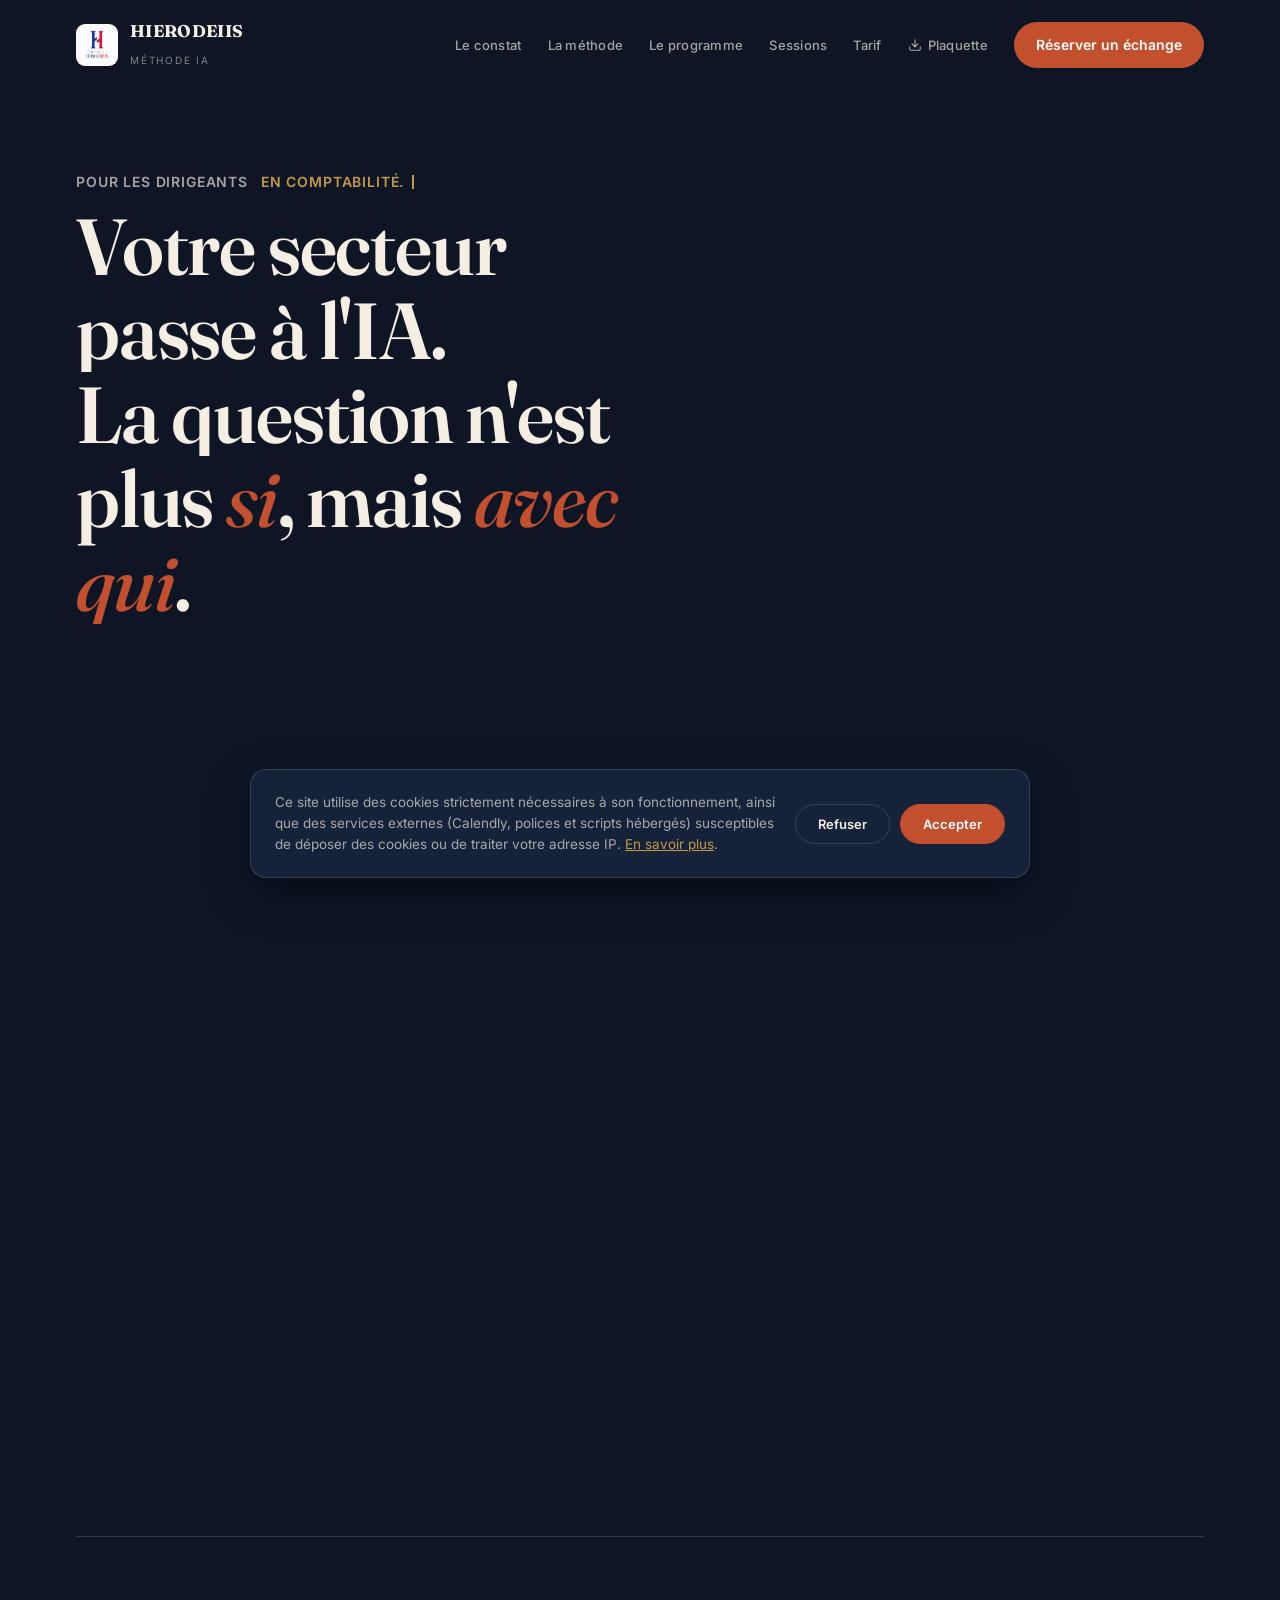
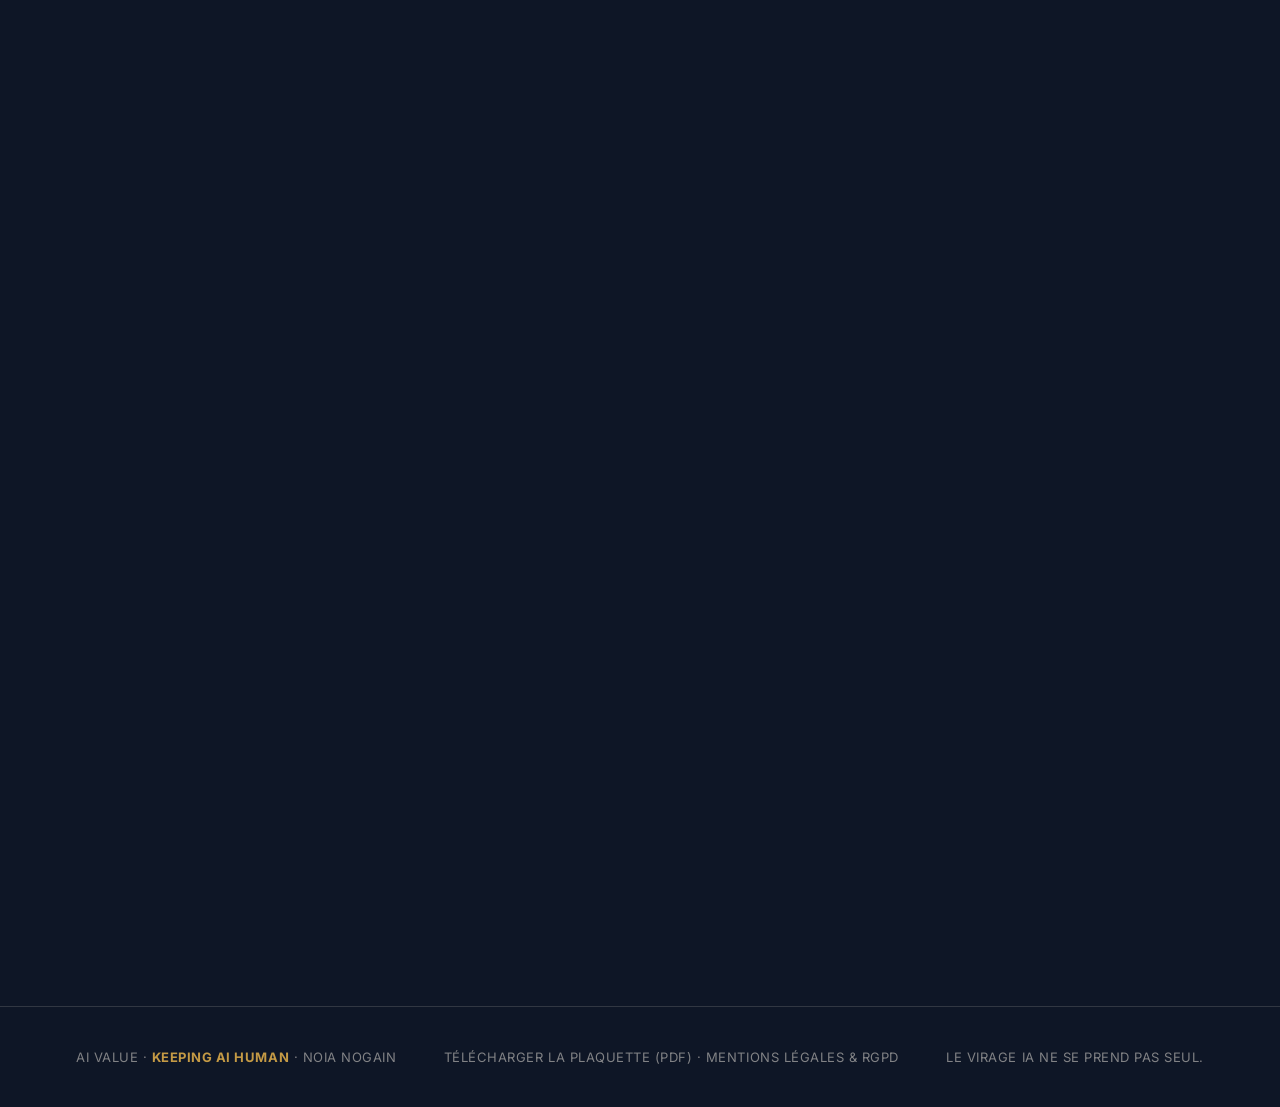
==== index.html @ 22d61645 "Migration methodehierodeiis.com vers GitHub Pages — site HIERODEIIS optimisé SEO/GEO - Retrait du no" ====
<!DOCTYPE html>
<html lang="fr">
<head>
<meta charset="UTF-8">
<meta name="viewport" content="width=device-width, initial-scale=1.0">
<script>document.documentElement.classList.add('js');</script>
<title>HIERODEIIS — La masterclass IA des dirigeants</title>
<meta name="description" content="HIERODEIIS : 3 jours, 15 dirigeants d'un même secteur, une feuille de route IA concrète. La masterclass de transition IA de Jérôme Denis.">
<meta name="robots" content="index, follow, max-image-preview:large, max-snippet:-1">
<meta name="author" content="Jérôme Denis">
<link rel="canonical" href="https://methodehierodeiis.com/">
<meta name="theme-color" content="#0E1626">
<meta property="og:type" content="website">
<meta property="og:url" content="https://methodehierodeiis.com/">
<meta property="og:site_name" content="HIERODEIIS">
<meta property="og:locale" content="fr_FR">
<meta property="og:title" content="HIERODEIIS — La masterclass IA des dirigeants">
<meta property="og:description" content="3 jours, 15 dirigeants d'un même secteur, une feuille de route IA. La question n'est plus si, mais avec qui.">
<meta property="og:image" content="https://methodehierodeiis.com/og-image.jpg">
<meta property="og:image:width" content="1200">
<meta property="og:image:height" content="630">
<meta property="og:image:alt" content="HIERODEIIS — La masterclass IA des dirigeants, par Jérôme Denis">
<meta name="twitter:card" content="summary_large_image">
<meta name="twitter:title" content="HIERODEIIS — La masterclass IA des dirigeants">
<meta name="twitter:description" content="3 jours, 15 dirigeants d'un même secteur, une feuille de route IA exploitable.">
<meta name="twitter:image" content="https://methodehierodeiis.com/og-image.jpg">
<script type="application/ld+json">
{"@context":"https://schema.org","@type":"FAQPage","mainEntity":[
{"@type":"Question","name":"À qui s'adresse la masterclass HIERODEIIS ?","acceptedAnswer":{"@type":"Answer","text":"À des dirigeants de TPE, PME et ETI d'un même secteur. Chaque cohorte réunit quinze dirigeants aux enjeux proches : ni experts techniques, ni novices — des décideurs qui veulent cadrer leur stratégie IA."}},
{"@type":"Question","name":"Comment la formation est-elle financée ?","acceptedAnswer":{"@type":"Answer","text":"Selon votre statut, via votre OPCO, l'AGEFICE, le FIFPL ou le FAFCEA — jusqu'à 100 % pour les TPE/PME. Les taux dépendent de votre branche et de l'enveloppe annuelle de votre financeur ; aucun n'est garanti avant étude du dossier."}},
{"@type":"Question","name":"Quand ont lieu les sessions ?","acceptedAnswer":{"@type":"Answer","text":"À partir de septembre 2026. Les cohortes se constituent par secteur, au fil des inscriptions : dès qu'un groupe de quinze dirigeants est réuni, les trois jours sont fixés. Les places par cohorte sont limitées."}},
{"@type":"Question","name":"Combien de temps dure la masterclass ?","acceptedAnswer":{"@type":"Answer","text":"Trois jours immersifs, avec des livrables exploitables sous dix jours — cas d'usage prioritaires, feuille de route à 12 mois et rapport personnalisé — puis un suivi et l'accès au réseau de la cohorte."}},
{"@type":"Question","name":"Où se déroule la masterclass ?","acceptedAnswer":{"@type":"Answer","text":"Au Philantro Lab, hôtel particulier parisien : salle de travail, lounge, terrasse et cour."}},
{"@type":"Question","name":"Faut-il des prérequis techniques ?","acceptedAnswer":{"@type":"Answer","text":"Aucun. La méthode est pensée pour des dirigeants : pas de jargon, une lecture claire de l'IA appliquée à votre secteur, à partir de vos enjeux métier."}}
]}
</script>
<script type="application/ld+json">
{"@context":"https://schema.org","@graph":[
{"@type":"Organization","@id":"https://methodehierodeiis.com/#organization","name":"HIERODEIIS","alternateName":"Méthode HIERODEIIS","url":"https://methodehierodeiis.com/","logo":{"@type":"ImageObject","url":"https://methodehierodeiis.com/img/logo-hierodeiis.jpeg"},"description":"Masterclass de transition IA pour dirigeants : 3 jours immersifs, 15 dirigeants d'un même secteur, une feuille de route IA exploitable.","founder":{"@id":"https://methodehierodeiis.com/#jerome"},"sameAs":["https://jaydenis.com/","https://aivalue.fr/"],"slogan":"Keeping AI Human"},
{"@type":"Person","@id":"https://methodehierodeiis.com/#jerome","name":"Jérôme Denis","jobTitle":"Créateur de la méthode HIERODEIIS, consultant senior IA et gouvernance des données","worksFor":{"@id":"https://methodehierodeiis.com/#organization"},"url":"https://jaydenis.com/","sameAs":["https://jaydenis.com/"],"image":"https://methodehierodeiis.com/img/jerome-denis.jpg","knowsAbout":["Intelligence artificielle","Gouvernance des données","Transformation digitale","Stratégie IA sectorielle"]},
{"@type":"WebSite","@id":"https://methodehierodeiis.com/#website","url":"https://methodehierodeiis.com/","name":"HIERODEIIS — La masterclass IA des dirigeants","inLanguage":"fr-FR","publisher":{"@id":"https://methodehierodeiis.com/#organization"}},
{"@type":"WebPage","@id":"https://methodehierodeiis.com/#webpage","url":"https://methodehierodeiis.com/","name":"HIERODEIIS — La masterclass IA des dirigeants","isPartOf":{"@id":"https://methodehierodeiis.com/#website"},"about":{"@id":"https://methodehierodeiis.com/#organization"},"primaryImageOfPage":"https://methodehierodeiis.com/img/jerome-denis.jpg","inLanguage":"fr-FR"},
{"@type":"Course","@id":"https://methodehierodeiis.com/#course","name":"HIERODEIIS — Masterclass IA des dirigeants","description":"Trois jours immersifs où quinze dirigeants d'un même secteur identifient leurs cas d'usage IA prioritaires et construisent une feuille de route d'intégration à 12 mois.","provider":{"@id":"https://methodehierodeiis.com/#organization"},"inLanguage":"fr-FR","educationalLevel":"Dirigeants et cadres dirigeants","teaches":["Stratégie IA sectorielle","Cas d'usage IA prioritaires","Feuille de route d'intégration IA à 12 mois","Gouvernance de l'IA"],"offers":{"@type":"Offer","price":"4950","priceCurrency":"EUR","availability":"https://schema.org/InStock","url":"https://methodehierodeiis.com/#investissement","priceSpecification":{"@type":"PriceSpecification","price":"4950","priceCurrency":"EUR","valueAddedTaxIncluded":false}},"hasCourseInstance":{"@type":"CourseInstance","courseMode":"Onsite","courseWorkload":"P3D","startDate":"2026-09-01","instructor":{"@id":"https://methodehierodeiis.com/#jerome"},"location":{"@type":"Place","name":"Le Philantro Lab","address":{"@type":"PostalAddress","addressLocality":"Paris","addressCountry":"FR"}}}},
{"@type":"BreadcrumbList","@id":"https://methodehierodeiis.com/#breadcrumb","itemListElement":[
{"@type":"ListItem","position":1,"name":"Accueil","item":"https://methodehierodeiis.com/"},
{"@type":"ListItem","position":2,"name":"Masterclass HIERODEIIS"}]}
]}
</script>
<link rel="preconnect" href="https://fonts.googleapis.com">
<link rel="preconnect" href="https://fonts.gstatic.com" crossorigin>
<link href="https://fonts.googleapis.com/css2?family=Fraunces:ital,opsz,wght@0,9..144,400;0,9..144,500;0,9..144,600;0,9..144,700;1,9..144,500;1,9..144,600&family=Inter:wght@400;500;600;700&display=swap" rel="stylesheet">
<style>
  :root{
    --navy:#0E1626; --navy-2:#16223A;
    --cream:#F4EEE3; --cream-2:#ECE3D3;
    --ink:#1B1712; --ink-soft:#6A6051;
    --cream-soft:rgba(244,238,227,.66); --cream-faint:rgba(244,238,227,.5);
    --line-d:rgba(244,238,227,.15); --line-l:rgba(27,23,18,.13);
    --terra:#C2502E; --terra-bright:#D86040; --gold:#C49A45; --gold-bright:#D8B25A;
    --serif:'Fraunces',Georgia,serif; --sans:'Inter',system-ui,sans-serif;
  }
  *{margin:0;padding:0;box-sizing:border-box}
  body{font-family:var(--sans);background:var(--navy);color:var(--cream);line-height:1.6;font-size:17px;overflow-x:hidden;-webkit-font-smoothing:antialiased}
  body.preload *{transition:none!important}
  a{color:inherit;text-decoration:none}
  img{display:block;max-width:100%}
  .wrap{max-width:1200px;margin:0 auto;padding:0 36px}
  h1,h2,h3{font-family:var(--serif);font-weight:600;line-height:1.06;letter-spacing:-0.015em}
  .it{font-style:italic;font-weight:500}
  .terra{color:var(--terra)} .gold{color:var(--gold)}
  .kick{font-size:12px;font-weight:700;letter-spacing:.2em;text-transform:uppercase;color:var(--terra)}
  .kick-g{font-size:12px;font-weight:700;letter-spacing:.18em;text-transform:uppercase;color:var(--gold)}

  /* sections */
  section{position:relative;z-index:2}
  .pad{padding:120px 0}
  .light{background:var(--cream);color:var(--ink)}
  .light .sec-sub{color:var(--ink-soft)}
  .sec-sub{font-size:18px;color:var(--cream-soft);margin-top:18px;max-width:620px}
  .sec-title{font-size:clamp(32px,4.8vw,58px)}

  /* header */
  header{position:fixed;inset:0 0 auto 0;z-index:50;padding:18px 0;transition:padding .4s,background .4s,backdrop-filter .4s,box-shadow .4s}
  header.scrolled{padding:10px 0;background:rgba(14,22,38,.8);backdrop-filter:blur(12px);box-shadow:0 1px 0 var(--line-d)}
  header .wrap{display:flex;align-items:center;justify-content:space-between;gap:16px}
  .brand{display:flex;align-items:center;gap:12px}
  .brand img{width:42px;height:42px;border-radius:9px;background:#fff}
  .brand .bt{font-family:var(--serif);font-weight:700;font-size:17px;letter-spacing:.02em;line-height:1}
  .brand .bs{font-size:10px;letter-spacing:.18em;text-transform:uppercase;color:var(--cream-faint)}
  nav.main{display:flex;gap:26px;align-items:center}
  nav.main a:not(.btn){font-size:13px;font-weight:500;letter-spacing:.02em;color:var(--cream-soft)}
  nav.main a:not(.btn):hover{color:var(--gold)}
  .btn{display:inline-flex;align-items:center;gap:8px;background:var(--terra);color:#fff;padding:12px 22px;border-radius:999px;font-weight:600;font-size:14px;position:relative;overflow:hidden;will-change:transform}
  .btn span{position:relative;z-index:2}
  .btn::before{content:"";position:absolute;inset:0;background:var(--gold);transform:translateY(101%);transition:transform .42s cubic-bezier(.2,.7,.2,1)}
  .btn:hover::before{transform:translateY(0)}.btn:hover{color:var(--navy)}
  @media(max-width:880px){nav.main a:not(.btn){display:none}}

  /* hero */
  .hero{position:relative;min-height:100svh;display:flex;align-items:center;padding:130px 0 70px;overflow:hidden}
  .hero .wrap{display:grid;grid-template-columns:1.18fr .82fr;gap:48px;align-items:center;width:100%}
  .hero .tw-line{font-family:var(--sans);font-size:14px;font-weight:600;letter-spacing:.06em;text-transform:uppercase;color:var(--cream-soft);margin:22px 0 10px;display:flex;gap:8px;align-items:center}
  .hero .tw{color:var(--gold)} .caret{display:inline-block;width:2px;height:1em;background:var(--gold);vertical-align:-2px;animation:blink 1s steps(1) infinite}
  @keyframes blink{50%{opacity:0}}
  .hero h1{font-size:clamp(40px,6.2vw,86px);font-weight:600;margin-top:4px}
  .hero h1 .l{display:block;overflow:hidden}
  .hero h1 .l>span{display:inline-block;will-change:transform}
  .hero-lede{margin-top:26px;max-width:540px;font-size:18px;color:var(--cream-soft)}
  .hero-meta{margin-top:24px;display:flex;align-items:center;gap:14px;flex-wrap:wrap;font-size:13.5px;color:var(--cream-faint)}
  .hero-meta b{color:var(--cream)}
  .hero-cta{margin-top:30px;display:flex;gap:13px;align-items:center;flex-wrap:wrap}
  .btn-ghost{border:1px solid var(--line-d);color:var(--cream);padding:12px 22px;border-radius:999px;font-weight:600;font-size:14px;transition:border-color .3s,color .3s}
  .btn-ghost:hover{border-color:var(--gold);color:var(--gold)}
  .hero-fig{position:relative;border-radius:16px;overflow:hidden;border:1px solid var(--line-d)}
  .hero-fig img{width:100%;aspect-ratio:4/5;object-fit:cover}
  .hero-fig .chip{position:absolute;left:16px;bottom:16px;background:var(--terra);color:#fff;font-size:11px;font-weight:700;letter-spacing:.06em;text-transform:uppercase;padding:8px 13px;border-radius:8px}
  @media(max-width:880px){.hero .wrap{grid-template-columns:1fr}.hero-fig{display:none}}

  /* stats / constat */
  .constat-head{max-width:760px;margin-bottom:60px}
  .stats{display:grid;grid-template-columns:repeat(3,1fr);gap:28px;border-top:1px solid var(--line-d);padding-top:46px}
  .light .stats{border-top-color:var(--line-l)}
  .stat .big{font-family:var(--serif);font-weight:600;font-size:clamp(50px,7vw,92px);line-height:.9;color:var(--terra)}
  .stat .big small{font-size:.42em;color:var(--cream-faint)}
  .light .stat .big small{color:var(--ink-soft)}
  .stat .cap{font-size:14.5px;color:var(--cream-soft);margin-top:14px;max-width:260px}
  .light .stat .cap{color:var(--ink-soft)}
  .src{margin-top:34px;font-size:13px;color:var(--cream-faint);font-style:italic}
  @media(max-width:760px){.stats{grid-template-columns:1fr;gap:34px}}

  /* split (image + text) */
  .split{display:grid;grid-template-columns:1fr 1fr;gap:50px;align-items:center}
  .split.rev .fig{order:2}
  .split .fig{border-radius:16px;overflow:hidden;border:1px solid var(--line-d)}
  .light .split .fig{border-color:var(--line-l)}
  .split .fig img{width:100%;height:440px;object-fit:cover}
  .split .bd p{font-size:18px;margin-bottom:16px}
  .light .split .bd p{color:var(--ink)} .split .bd p.soft{color:var(--cream-soft)} .light .split .bd p.soft{color:var(--ink-soft)}
  .creds{display:flex;flex-wrap:wrap;gap:9px;margin-top:24px}
  .cred{border:1px solid var(--line-d);border-radius:999px;padding:8px 15px;font-size:12.5px;font-weight:600;color:var(--cream-soft)}
  .light .cred{border-color:var(--line-l);color:var(--ink)}
  .cred b{color:var(--gold)}
  @media(max-width:820px){.split{grid-template-columns:1fr;gap:30px}.split.rev .fig{order:0}.split .fig img{height:320px}}

  /* méthode 3 temps */
  .temps{display:grid;grid-template-columns:repeat(3,1fr);gap:22px;margin-top:60px}
  .temp{border-top:2px solid var(--line-d);padding-top:24px}
  .light .temp{border-top-color:var(--terra)}
  .temp .tk{font-size:11px;font-weight:700;letter-spacing:.16em;text-transform:uppercase;color:var(--gold);margin-bottom:10px}
  .temp .ri{font-family:var(--serif);font-style:italic;font-size:34px;color:var(--terra);line-height:1;margin-bottom:14px}
  .temp h3{font-size:24px;margin-bottom:10px;display:flex;align-items:center;gap:10px}
  .temp p{font-size:15px;color:var(--cream-soft)} .light .temp p{color:var(--ink-soft)}
  @media(max-width:760px){.temps{grid-template-columns:1fr;gap:30px}}

  /* livrables */
  .deliv{border-top:1px solid var(--line-l);margin-top:40px}
  .light .deliv{border-top-color:var(--line-l)}
  .dv{display:grid;grid-template-columns:40px 1fr;gap:20px;align-items:center;padding:22px 0;border-bottom:1px solid var(--line-l);transition:padding-left .4s cubic-bezier(.2,.7,.2,1)}
  .dv:hover{padding-left:12px}
  .dv .ar{color:var(--terra);font-size:20px}
  .dv p{font-size:17px}

  /* investissement */
  .invest{display:grid;grid-template-columns:.85fr 1.15fr;gap:50px;align-items:start}
  .price .num{font-family:var(--serif);font-weight:600;font-size:clamp(56px,8vw,104px);line-height:.85;color:var(--cream)}
  .price .unit{font-size:16px;color:var(--cream-faint);margin-top:14px}
  .price p{font-size:15px;color:var(--cream-soft);margin-top:18px;max-width:320px}
  .fin table{width:100%;border-collapse:collapse}
  .fin th{text-align:left;font-size:11px;font-weight:700;letter-spacing:.1em;text-transform:uppercase;color:var(--gold);padding:0 0 14px;border-bottom:1px solid var(--line-d)}
  .fin td{padding:16px 12px 16px 0;border-bottom:1px solid var(--line-d);vertical-align:top;font-size:14.5px}
  .fin td.st{font-weight:600;color:var(--cream)}
  .fin td.fr{font-family:var(--serif);font-style:italic;color:var(--terra);white-space:nowrap}
  .fin td.kn{color:var(--cream-soft)}
  .fin .disc{margin-top:18px;font-size:12.5px;color:var(--cream-faint);font-style:italic}
  @media(max-width:820px){.invest{grid-template-columns:1fr;gap:34px}.fin td.kn{font-size:13px}}

  /* lieu */
  .venue{display:grid;grid-template-columns:repeat(2,1fr);gap:14px;margin-top:46px}
  .venue figure{border-radius:14px;overflow:hidden;position:relative}
  .venue img{width:100%;height:280px;object-fit:cover;transition:transform .9s cubic-bezier(.2,.7,.2,1)}
  .venue figure:hover img{transform:scale(1.05)}
  .venue figcaption{position:absolute;left:14px;bottom:12px;font-size:11px;letter-spacing:.05em;text-transform:uppercase;background:rgba(14,22,38,.6);backdrop-filter:blur(5px);color:var(--cream);padding:6px 10px;border-radius:7px}
  @media(max-width:760px){.venue img{height:220px}}

  /* étapes */
  .steps{margin-top:46px;border-top:1px solid var(--line-l)}
  .stp{display:grid;grid-template-columns:70px 1fr;gap:26px;align-items:start;padding:28px 0;border-bottom:1px solid var(--line-l)}
  .stp .n{font-family:var(--serif);font-size:30px;color:var(--terra)}
  .stp h3{font-size:21px;margin-bottom:6px}
  .stp p{font-size:15px;color:var(--ink-soft);max-width:560px}

  /* ecosystem marquee */
  .eco{margin-top:30px;overflow:hidden;-webkit-mask-image:linear-gradient(90deg,transparent,#000 6%,#000 94%,transparent);mask-image:linear-gradient(90deg,transparent,#000 6%,#000 94%,transparent)}
  .eco .track{display:flex;width:max-content;animation:scroll 32s linear infinite}
  .eco:hover .track{animation-play-state:paused}
  .eco .ei{flex-shrink:0;margin-right:14px;border:1px solid var(--line-l);border-radius:11px;padding:16px 26px;font-family:var(--serif);font-weight:600;font-size:18px;color:var(--ink);white-space:nowrap;background:var(--cream-2)}
  .eco .ei i{font-style:normal;color:var(--terra)}
  @keyframes scroll{to{transform:translateX(-50%)}}
  .eco-disc{margin-top:16px;font-size:12.5px;color:var(--ink-soft);font-style:italic}

  /* synergie quote */
  .quote{max-width:900px} .quote .big{font-size:clamp(30px,4.6vw,54px);line-height:1.12}
  .quote p{font-size:18px;color:var(--cream-soft);margin-top:24px;max-width:640px}

  /* contacts */
  .contacts{display:grid;grid-template-columns:repeat(3,1fr);gap:18px;margin-top:54px}
  .ct{border:1px solid var(--line-d);border-radius:16px;padding:26px;background:var(--navy-2);text-align:center;transition:border-color .4s,transform .5s cubic-bezier(.2,.7,.2,1)}
  .ct:hover{border-color:var(--gold);transform:translateY(-5px)}
  .ct .av{width:74px;height:74px;border-radius:50%;margin:0 auto 16px;display:flex;align-items:center;justify-content:center;background:var(--terra);color:#fff;font-family:var(--serif);font-weight:700;font-size:28px;border:2px solid var(--gold)}
  .ct .nm{font-family:var(--serif);font-weight:600;font-size:21px}
  .ct .rl{font-size:13px;color:var(--cream-faint);margin-top:3px}
  .ct .ln{margin-top:14px;display:flex;flex-direction:column;gap:7px;font-size:14px}
  .ct .ln a{color:var(--cream-soft)} .ct .ln a:hover{color:var(--gold)}
  @media(max-width:760px){.contacts{grid-template-columns:1fr}}

  footer{border-top:1px solid var(--line-d);padding:40px 0;font-size:13px;color:var(--cream-faint);letter-spacing:.04em}
  footer .wrap{display:flex;justify-content:space-between;gap:18px;flex-wrap:wrap;text-transform:uppercase}
  footer b{color:var(--gold)}
  footer a:hover{color:var(--gold)}

  /* proof strip (hero) */
  .proof{margin-top:24px;display:flex;flex-wrap:wrap;gap:10px 18px;align-items:center;font-size:12.5px;color:var(--cream-faint);letter-spacing:.02em}
  .proof b{color:var(--gold);font-weight:700}
  .proof .dot{width:4px;height:4px;border-radius:50%;background:var(--terra)}

  /* download button + header pdf link */
  .btn-dl{display:inline-flex;align-items:center;gap:8px;border:1px solid var(--line-d);color:var(--cream);padding:12px 22px;border-radius:999px;font-weight:600;font-size:14px;transition:border-color .3s,color .3s,background .3s}
  .btn-dl:hover{border-color:var(--gold);color:var(--navy);background:var(--gold)}
  .btn-dl svg,.cta-float svg{width:15px;height:15px;flex-shrink:0}
  nav.main a.pdf{display:inline-flex;align-items:center;gap:6px}
  @media(max-width:880px){nav.main a.pdf{display:none}}

  /* CTA band */
  .ctaband .wrap{display:flex;align-items:center;justify-content:space-between;gap:26px;padding:60px 36px;flex-wrap:wrap;border-top:1px solid var(--line-d)}
  .ctaband h3{font-family:var(--serif);font-size:clamp(23px,3vw,34px);font-weight:600;max-width:660px;line-height:1.1}
  .ctaband .acts{display:flex;gap:13px;flex-wrap:wrap}
  .light .ctaband .wrap{border-top-color:var(--line-l)}

  /* sessions / réservation */
  .sessions{display:grid;grid-template-columns:1.05fr .95fr;gap:46px;align-items:center;background:var(--navy-2);border:1px solid var(--line-d);border-radius:20px;padding:48px;position:relative;overflow:hidden}
  .sessions::before{content:"";position:absolute;right:-130px;top:-130px;width:380px;height:380px;border-radius:50%;background:radial-gradient(circle,rgba(196,154,69,.16),transparent 70%);pointer-events:none}
  .ses-badge{display:inline-flex;align-items:center;gap:9px;background:rgba(216,96,64,.14);border:1px solid rgba(216,96,64,.42);color:var(--terra-bright);font-size:12px;font-weight:700;letter-spacing:.08em;text-transform:uppercase;padding:8px 15px;border-radius:999px}
  .ses-badge .pulse{width:8px;height:8px;border-radius:50%;background:var(--terra-bright);animation:pulse 1.7s ease-out infinite}
  @keyframes pulse{0%{box-shadow:0 0 0 0 rgba(216,96,64,.55)}70%{box-shadow:0 0 0 11px rgba(216,96,64,0)}100%{box-shadow:0 0 0 0 rgba(216,96,64,0)}}
  .sessions h2{font-size:clamp(28px,4vw,46px);margin:18px 0 14px;position:relative;z-index:2}
  .sessions .ses-lede{color:var(--cream-soft);max-width:470px;position:relative;z-index:2}
  .ses-list{display:flex;flex-direction:column;gap:12px;position:relative;z-index:2}
  .ses-item{display:flex;align-items:center;gap:16px;border:1px solid var(--line-d);border-radius:13px;padding:17px 19px;background:rgba(244,238,227,.03);transition:border-color .35s,transform .35s}
  .ses-item:hover{border-color:var(--gold);transform:translateX(4px)}
  .ses-item .mo{font-family:var(--serif);font-style:italic;color:var(--gold);font-size:17px}
  .ses-item .ds{font-size:13px;color:var(--cream-faint);margin-top:2px}
  .ses-item .av{margin-left:auto;font-size:11.5px;font-weight:700;letter-spacing:.04em;text-transform:uppercase;color:var(--terra-bright);white-space:nowrap}
  .ses-cta{margin-top:28px;display:flex;gap:13px;flex-wrap:wrap;position:relative;z-index:2}
  @media(max-width:820px){.sessions{grid-template-columns:1fr;padding:34px}}

  /* FAQ */
  .faq{max-width:880px;margin-top:46px}
  .qa{border-bottom:1px solid var(--line-l)}
  .qa summary{list-style:none;cursor:pointer;display:flex;align-items:center;justify-content:space-between;gap:18px;padding:24px 0;font-family:var(--serif);font-size:clamp(18px,2.2vw,23px);font-weight:600;color:var(--ink)}
  .qa summary::-webkit-details-marker{display:none}
  .qa summary .ic{flex-shrink:0;width:27px;height:27px;border:1px solid var(--line-l);border-radius:50%;display:flex;align-items:center;justify-content:center;color:var(--terra);font-size:18px;line-height:1;transition:transform .3s,background .3s,color .3s}
  .qa[open] summary .ic{transform:rotate(45deg);background:var(--terra);color:#fff;border-color:var(--terra)}
  .qa .ans{padding:0 0 24px;font-size:16px;color:var(--ink-soft);max-width:740px}

  /* contact avatar = vraie photo */
  .ct .av.ph{padding:0;overflow:hidden;background:var(--navy)}
  .ct .av.ph img{width:100%;height:100%;object-fit:cover}

  /* eco : vrais logos */
  .eco .ei.logo{display:flex;align-items:center;justify-content:center;padding:0 26px;height:64px;background:#fff;border-color:rgba(27,23,18,.08)}
  .eco .ei.logo img{height:30px;width:auto;max-width:170px;object-fit:contain}

  /* CTA flottant */
  .cta-float{position:fixed;right:22px;bottom:22px;z-index:60;display:inline-flex;align-items:center;gap:9px;background:var(--terra);color:#fff;padding:14px 22px;border-radius:999px;font-weight:600;font-size:14px;box-shadow:0 12px 32px rgba(0,0,0,.38);opacity:0;transform:translateY(20px) scale(.96);pointer-events:none;transition:opacity .4s,transform .4s,background .3s}
  .cta-float.show{opacity:1;transform:none;pointer-events:auto}
  .cta-float:hover{background:var(--gold);color:var(--navy)}
  @media(max-width:600px){.cta-float{right:14px;bottom:14px;padding:12px 18px;font-size:13px}}

  /* bandeau cookies RGPD */
  .cookie{position:fixed;left:22px;right:22px;bottom:22px;z-index:70;max-width:780px;margin:0 auto;background:var(--navy-2);border:1px solid var(--line-d);border-radius:16px;padding:22px 24px;box-shadow:0 16px 44px rgba(0,0,0,.45);display:none;gap:18px;align-items:center;flex-wrap:wrap}
  .cookie.show{display:flex}
  .cookie p{flex:1;min-width:250px;font-size:13.5px;line-height:1.55;color:var(--cream-soft)}
  .cookie p a{color:var(--gold);text-decoration:underline}
  .cookie .ck-acts{display:flex;gap:10px;flex-wrap:wrap}
  .cookie button{font-family:inherit;font-weight:600;font-size:13px;padding:11px 22px;border-radius:999px;cursor:pointer;border:1px solid var(--line-d);background:transparent;color:var(--cream);transition:background .3s,border-color .3s,color .3s}
  .cookie button.acc{background:var(--terra);border-color:var(--terra);color:#fff}
  .cookie button.acc:hover{background:var(--gold);border-color:var(--gold);color:var(--navy)}
  .cookie button.ref:hover{border-color:var(--gold);color:var(--gold)}
  @media(max-width:600px){.cookie{left:12px;right:12px;bottom:12px;padding:18px}.cookie .ck-acts{width:100%}.cookie button{flex:1}}

  .reveal{transition:opacity .9s cubic-bezier(.2,.7,.2,1),transform .9s cubic-bezier(.2,.7,.2,1)}
  html.js .reveal:not(.in){opacity:0;transform:translateY(30px)}
  .reveal.in{opacity:1;transform:none}
  .reveal.d1{transition-delay:.08s}.reveal.d2{transition-delay:.16s}.reveal.d3{transition-delay:.24s}
  @media(prefers-reduced-motion:reduce){.reveal{opacity:1!important;transform:none!important}.eco .track{animation:none}.caret{animation:none}.hero h1 .l>span{transform:none!important}}
</style>
</head>
<body class="preload">

<header id="header">
  <div class="wrap">
    <a class="brand" href="#top">
      <img src="img/logo-hierodeiis.jpeg" alt="Logo HIERODEIIS">
      <span><span class="bt">HIERODEIIS</span><br><span class="bs">Méthode IA</span></span>
    </a>
    <nav class="main">
      <a href="#constat">Le constat</a>
      <a href="#methode">La méthode</a>
      <a href="#programme">Le programme</a>
      <a href="#sessions">Sessions</a>
      <a href="#investissement">Tarif</a>
      <a class="pdf" href="plaquette-hierodeiis.pdf" download><svg viewBox="0 0 24 24" width="14" height="14" fill="none" stroke="currentColor" stroke-width="2" stroke-linecap="round" stroke-linejoin="round"><path d="M21 15v4a2 2 0 0 1-2 2H5a2 2 0 0 1-2-2v-4"/><polyline points="7 10 12 15 17 10"/><line x1="12" y1="15" x2="12" y2="3"/></svg>Plaquette</a>
      <a class="btn" href="https://calendly.com/jaydenis/15min" target="_blank" rel="noopener"><span>Réserver un échange</span></a>
    </nav>
  </div>
</header>

<main id="top">
  <!-- HERO -->
  <section class="hero">
    <div class="wrap">
      <div>
        <div class="kick reveal">Masterclass dirigeants · Transition IA</div>
        <div class="tw-line"><span>Pour les dirigeants&nbsp;</span><span class="tw">en comptabilité.</span><span class="caret"></span></div>
        <h1>
          <span class="l"><span>Votre secteur</span></span>
          <span class="l"><span>passe à l'IA.</span></span>
          <span class="l"><span>La question n'est</span></span>
          <span class="l"><span>plus <span class="it terra">si</span>, mais <span class="it terra">avec qui</span>.</span></span>
        </h1>
        <p class="hero-lede reveal d1">Pendant 3 jours immersifs, 15 dirigeants partageant les mêmes enjeux identifient ensemble leurs problématiques prioritaires et définissent, avec Jérôme Denis, leurs besoins essentiels en IA — pour établir une feuille de route d'intégration adaptée à leur activité.</p>
        <div class="hero-meta reveal d2"><b>Jérôme Denis</b> · Créateur de la méthode · AI VALUE <span class="gold">●</span> Financement selon votre statut</div>
        <div class="hero-cta reveal d2">
          <a class="btn magnetic" href="https://calendly.com/jaydenis/15min" target="_blank" rel="noopener"><span>Réserver un échange</span></a>
          <a class="btn-dl" href="plaquette-hierodeiis.pdf" download><svg viewBox="0 0 24 24" fill="none" stroke="currentColor" stroke-width="2" stroke-linecap="round" stroke-linejoin="round"><path d="M21 15v4a2 2 0 0 1-2 2H5a2 2 0 0 1-2-2v-4"/><polyline points="7 10 12 15 17 10"/><line x1="12" y1="15" x2="12" y2="3"/></svg>Télécharger la plaquette</a>
        </div>
        <div class="proof reveal d3">
          <span><b>Collège Numérique</b> France 2030</span><span class="dot"></span>
          <span><b>50+</b> entreprises accompagnées</span><span class="dot"></span>
          <span><b>7</b> écoles supérieures</span>
        </div>
      </div>
      <div class="hero-fig reveal d2">
        <img src="https://images.unsplash.com/photo-1556761175-b413da4baf72?w=760&h=950&fit=crop" alt="Cohorte de dirigeants en masterclass">
        <div class="chip">15 dirigeants · 3 jours</div>
      </div>
    </div>
  </section>

  <!-- LE CONSTAT -->
  <section class="pad" id="constat">
    <div class="wrap">
      <div class="constat-head reveal">
        <div class="kick">01 · Le constat</div>
        <h2 class="sec-title" style="margin-top:16px">La plupart des dirigeants savent que l'IA compte. Peu savent <span class="it terra">par où commencer</span>.</h2>
        <p class="sec-sub">Le premier frein n'est ni le budget, ni la technique : c'est l'absence de cas d'usage clairs et de stratégie avant de se lancer. Et le sujet repose presque toujours sur une seule paire d'épaules.</p>
      </div>
      <div class="stats">
        <div class="stat reveal"><div class="big">~<span class="cnt" data-to="6">0</span><small>/10</small></div><div class="cap">dirigeants de PME voient l'IA comme une question de survie à 3-5 ans</div></div>
        <div class="stat reveal d1"><div class="big"><span class="cnt" data-to="7">0</span><small>/10</small></div><div class="cap">transformations IA portées seul par le dirigeant</div></div>
        <div class="stat reveal d2"><div class="big">N<small>o</small> <span class="cnt" data-to="1">0</span></div><div class="cap">frein cité : le manque de cas d'usage — la formation est le premier levier</div></div>
      </div>
      <p class="src reveal">Sources : Bpifrance Le Lab · Ipsos/Eurostat 2025 — chiffres indicatifs, à confirmer avant publication.</p>
    </div>
  </section>

  <!-- JÉRÔME -->
  <section class="light pad" id="createur">
    <div class="wrap">
      <div class="split">
        <div class="fig reveal"><img src="img/jerome-denis.jpg" alt="Jérôme Denis, créateur de la méthode HIERODEIIS" style="object-position:50% 22%"></div>
        <div class="bd reveal d1">
          <div class="kick-g">02 · La masterclass avec</div>
          <h2 class="sec-title" style="margin:14px 0 18px">Jérôme Denis</h2>
          <p>Vingt ans de transformation digitale, plus de cinquante entreprises accompagnées. Il connaît le sujet, et il sait en parler à des gens qui n'ont pas le temps pour le jargon.</p>
          <p class="soft">Créateur de la méthode HIERODEIIS, <a href="https://jaydenis.com/" target="_blank" rel="noopener" style="color:var(--gold)">consultant senior IA</a> et gouvernance des données, expert au Collège Numérique France 2030, intervenant dans 7 écoles supérieures. Il détaille son approche dans <a href="https://jaydenis.com/methode-hierodeiis" target="_blank" rel="noopener" style="color:var(--gold)">la méthode HIERODEIIS</a>.</p>
          <div class="creds">
            <span class="cred"><b>Collège Numérique</b> France 2030</span>
            <span class="cred"><b>7</b> écoles supérieures</span>
            <span class="cred"><b>50+</b> entreprises</span>
            <span class="cred">Certifié <b>Sciconum</b></span>
          </div>
        </div>
      </div>
    </div>
  </section>

  <!-- LA MÉTHODE -->
  <section class="pad" id="methode">
    <div class="wrap">
      <div class="split rev">
        <div class="fig reveal"><img src="https://images.unsplash.com/photo-1517048676732-d65bc937f952?w=760&h=600&fit=crop" alt="Quinze dirigeants d'un même secteur réunis"></div>
        <div class="bd reveal d1">
          <div class="kick">03 · La méthode</div>
          <h2 class="sec-title" style="margin:14px 0 18px">Une décision se prend mieux <span class="it terra">entre pairs</span> qu'en solitaire.</h2>
          <p class="soft">HIERODEIIS réunit quinze dirigeants d'un même secteur pendant trois jours. Ensemble, ils identifient les usages de l'IA qui comptent pour leur marché et construisent leur feuille de route.</p>
          <p class="soft">Une mission de conseil individuelle coûte cher et démarre souvent avant que le vrai besoin soit posé. En réunissant des dirigeants aux enjeux proches, on partage le coût, on confronte les idées et on avance plus vite que seul. La solitude du dirigeant devient une intelligence de groupe.</p>
        </div>
      </div>
      <div style="margin-top:60px" class="reveal">
        <div class="kick-g">Porté par l'écosystème français</div>
        <div class="eco" style="margin-top:18px">
          <div class="track" id="ecoTrack">
            <div class="ei logo"><img src="img/eco/france-travail.svg" alt="France Travail" loading="lazy"></div>
            <div class="ei logo"><img src="img/eco/cci-france.svg" alt="CCI France" loading="lazy"></div>
            <div class="ei logo"><img src="img/eco/medef.svg" alt="Medef" loading="lazy"></div>
            <div class="ei logo"><img src="img/eco/french-tech.svg" alt="La French Tech" loading="lazy"></div>
            <div class="ei logo"><img src="img/eco/france-numerique-ensemble.png" alt="France Numérique Ensemble" loading="lazy"></div>
          </div>
        </div>
        <p class="eco-disc" style="color:var(--cream-faint)">Aux côtés de l'écosystème français de la transformation numérique.</p>
      </div>
    </div>
  </section>

  <!-- BANDE CTA #1 -->
  <section class="ctaband">
    <div class="wrap reveal">
      <h3>Prêt à cadrer la feuille de route IA de votre secteur ?</h3>
      <div class="acts">
        <a class="btn magnetic" href="https://calendly.com/jaydenis/15min" target="_blank" rel="noopener"><span>Réserver un échange</span></a>
        <a class="btn-dl" href="plaquette-hierodeiis.pdf" download><svg viewBox="0 0 24 24" fill="none" stroke="currentColor" stroke-width="2" stroke-linecap="round" stroke-linejoin="round"><path d="M21 15v4a2 2 0 0 1-2 2H5a2 2 0 0 1-2-2v-4"/><polyline points="7 10 12 15 17 10"/><line x1="12" y1="15" x2="12" y2="3"/></svg>Télécharger la plaquette</a>
      </div>
    </div>
  </section>

  <!-- MÉTHODOLOGIE 3 temps -->
  <section class="light pad" id="programme">
    <div class="wrap">
      <div class="reveal" style="max-width:720px">
        <div class="kick">04 · La méthodologie</div>
        <h2 class="sec-title" style="margin:14px 0 14px">Une méthode en <span class="it terra">trois temps</span>.</h2>
        <p class="sec-sub">HIERODEIIS n'est pas une formation isolée, mais un parcours structuré qui mène de la compréhension à la mise en œuvre de vos besoins prioritaires en IA.</p>
      </div>
      <div class="temps">
        <div class="temp reveal"><div class="tk">Temps 1</div><div class="ri">i.</div><h3>Formation</h3><p>Donner aux dirigeants une lecture claire de l'IA appliquée à leur secteur, sans jargon. Le socle commun d'où part toute décision.</p></div>
        <div class="temp reveal d1"><div class="tk">Temps 2</div><div class="ri">ii.</div><h3>Diagnostic</h3><p>Évaluer la maturité de chaque entreprise et identifier, entre pairs, les cas d'usage prioritaires à fort impact.</p></div>
        <div class="temp reveal d2"><div class="tk">Temps 3</div><div class="ri">iii.</div><h3>Transformation</h3><p>Bâtir la feuille de route à 12 mois et engager le déploiement, gouvernance et conduite du changement comprises.</p></div>
      </div>
    </div>
  </section>

  <!-- LIVRABLES -->
  <section class="pad" id="livrables">
    <div class="wrap">
      <div class="split">
        <div class="bd reveal">
          <div class="kick">05 · Ce que vous en retirez</div>
          <h2 class="sec-title" style="margin:14px 0 16px">Vous ne repartez pas avec des notes. Vous repartez avec un <span class="it terra">plan</span>.</h2>
          <p class="soft">Chaque dirigeant clôture la masterclass avec des livrables exploitables sous 10 jours, pas avec des concepts à digérer.</p>
        </div>
        <div class="deliv reveal d1" style="border-top-color:var(--line-d)">
          <div class="dv"><div class="ar">→</div><p>3 à 5 cas d'usage IA prioritaires, classés par impact pour votre secteur.</p></div>
          <div class="dv"><div class="ar">→</div><p>Une feuille de route d'intégration à 12 mois, propre à votre entreprise.</p></div>
          <div class="dv"><div class="ar">→</div><p>Un rapport personnalisé signé Jérôme Denis.</p></div>
          <div class="dv"><div class="ar">→</div><p>L'accès durable au réseau des dirigeants de votre cohorte.</p></div>
        </div>
      </div>
    </div>
  </section>

  <!-- SESSIONS / RÉSERVATION -->
  <section class="pad" id="sessions">
    <div class="wrap">
      <div class="sessions reveal">
        <div>
          <span class="ses-badge"><span class="pulse"></span>Il reste quelques places</span>
          <h2>Sessions à partir de <span class="it terra">septembre 2026</span>.</h2>
          <p class="ses-lede">Les cohortes se constituent par secteur, au fil des inscriptions — sans dates imposées. Dès qu'un groupe de quinze dirigeants d'un même secteur est réuni, nous fixons ensemble les trois jours. Les places par cohorte sont volontairement limitées.</p>
          <div class="ses-cta">
            <a class="btn magnetic" href="mailto:Jonathan@johnmalone.fr?subject=Reservation%20place%20masterclass%20HIERODEIIS"><span>Réserver ma place</span></a>
            <a class="btn-dl" href="plaquette-hierodeiis.pdf" download><svg viewBox="0 0 24 24" fill="none" stroke="currentColor" stroke-width="2" stroke-linecap="round" stroke-linejoin="round"><path d="M21 15v4a2 2 0 0 1-2 2H5a2 2 0 0 1-2-2v-4"/><polyline points="7 10 12 15 17 10"/><line x1="12" y1="15" x2="12" y2="3"/></svg>Télécharger la plaquette</a>
          </div>
        </div>
        <div class="ses-list">
          <div class="ses-item"><div><div class="mo">BTP &amp; Construction</div><div class="ds">Cohorte en constitution · rentrée 2026</div></div><div class="av">Quelques places</div></div>
          <div class="ses-item"><div><div class="mo">Industrie &amp; Maintenance</div><div class="ds">Cohorte en constitution · rentrée 2026</div></div><div class="av">Quelques places</div></div>
          <div class="ses-item"><div><div class="mo">Santé &amp; Médico-social</div><div class="ds">Ouverture des inscriptions</div></div><div class="av">Sur liste</div></div>
          <div class="ses-item"><div><div class="mo">Votre secteur</div><div class="ds">Vous réunissez vos pairs ? Nous lançons la cohorte.</div></div><div class="av">Sur demande</div></div>
        </div>
      </div>
    </div>
  </section>

  <!-- INVESTISSEMENT -->
  <section class="pad" id="investissement">
    <div class="wrap">
      <div class="reveal" style="margin-bottom:50px"><div class="kick">06 · Investissement &amp; financement</div></div>
      <div class="invest">
        <div class="price reveal">
          <div class="num"><span class="cnt" data-to="4950" data-sep="1">0</span></div>
          <div class="unit">€ HT / 3 jours · par dirigeant</div>
          <p>Masterclass, lieu, restauration, rapport personnalisé et suivi inclus.</p>
        </div>
        <div class="fin reveal d1">
          <table>
            <thead><tr><th>Votre statut</th><th>Financeur</th><th>À savoir</th></tr></thead>
            <tbody>
              <tr><td class="st">Président / DG de SAS-SA <span style="color:var(--cream-faint);font-weight:400">(assimilé-salarié)</span></td><td class="fr">OPCO</td><td class="kn">Jusqu'à 100 % pour les TPE/PME ; l'IA est priorité de branche</td></tr>
              <tr><td class="st">Gérant majoritaire, EURL, entrepreneur individuel</td><td class="fr">AGEFICE</td><td class="kn">Réservé aux formations certifiantes ; dossier en amont</td></tr>
              <tr><td class="st">Profession libérale</td><td class="fr">FIFPL</td><td class="kn">Selon les plafonds annuels de votre profession</td></tr>
              <tr><td class="st">Artisan</td><td class="fr">FAFCEA</td><td class="kn">Chefs d'entreprise inscrits à la Chambre des Métiers</td></tr>
            </tbody>
          </table>
          <p class="disc">Les montants de prise en charge et les taux dépendent de votre statut, de votre branche et de l'enveloppe annuelle de votre financeur. Aucun taux n'est garanti avant étude du dossier.</p>
        </div>
      </div>
    </div>
  </section>

  <!-- BANDE CTA #2 -->
  <section class="ctaband">
    <div class="wrap reveal">
      <h3>Une large part de l'investissement peut être financée. Vérifions votre éligibilité.</h3>
      <div class="acts">
        <a class="btn magnetic" href="https://calendly.com/jaydenis/15min" target="_blank" rel="noopener"><span>Réserver un échange</span></a>
        <a class="btn-dl" href="plaquette-hierodeiis.pdf" download><svg viewBox="0 0 24 24" fill="none" stroke="currentColor" stroke-width="2" stroke-linecap="round" stroke-linejoin="round"><path d="M21 15v4a2 2 0 0 1-2 2H5a2 2 0 0 1-2-2v-4"/><polyline points="7 10 12 15 17 10"/><line x1="12" y1="15" x2="12" y2="3"/></svg>Télécharger la plaquette</a>
      </div>
    </div>
  </section>

  <!-- LE LIEU -->
  <section class="light pad" id="lieu">
    <div class="wrap">
      <div class="reveal" style="max-width:680px">
        <div class="kick">07 · Le lieu</div>
        <h2 class="sec-title" style="margin:14px 0 14px">On décide mieux <span class="it terra">ailleurs</span> qu'au bureau.</h2>
        <p class="sec-sub">Le Philantro Lab, hôtel particulier parisien, accueille la masterclass. Un cadre pensé pour couper avec le quotidien et réfléchir vraiment.</p>
      </div>
      <div class="venue reveal d1">
        <figure><img src="img/lieu/phil3.jpg" alt="Salle de travail boisée du Philantro Lab" loading="lazy"><figcaption>La salle de travail</figcaption></figure>
        <figure><img src="img/lieu/phil4.jpg" alt="Terrasse rooftop du Philantro Lab, Paris" loading="lazy"><figcaption>La terrasse rooftop</figcaption></figure>
        <figure><img src="img/lieu/phil2.jpg" alt="Lounge contemporain du Philantro Lab" loading="lazy"><figcaption>Le lounge</figcaption></figure>
        <figure><img src="img/lieu/phil1.jpg" alt="Cour de l'hôtel particulier, Philantro Lab" loading="lazy"><figcaption>La cour · hôtel particulier</figcaption></figure>
      </div>
    </div>
  </section>

  <!-- COMMENT ÇA SE PASSE -->
  <section class="light pad" id="etapes" style="padding-top:0">
    <div class="wrap">
      <div class="reveal"><div class="kick">08 · Comment ça se passe</div>
        <h2 class="sec-title" style="margin:14px 0 0">Trois étapes avant la masterclass.</h2></div>
      <div class="steps">
        <div class="stp reveal"><div class="n">1</div><div><h3>Premier échange</h3><p>Un chef de projet vous présente la masterclass et identifie votre solution de financement.</p></div></div>
        <div class="stp reveal"><div class="n">2</div><div><h3>Validation du dossier</h3><p>Vous transmettez quelques éléments sur votre entreprise ; nous déposons la demande de financement.</p></div></div>
        <div class="stp reveal"><div class="n">3</div><div><h3>Préparation</h3><p>Le programme détaillé vous parvient dix jours avant la masterclass.</p></div></div>
      </div>
    </div>
  </section>

  <!-- FAQ -->
  <section class="light pad" id="faq">
    <div class="wrap">
      <div class="reveal" style="max-width:720px">
        <div class="kick">Questions fréquentes</div>
        <h2 class="sec-title" style="margin:14px 0 0">Ce que les dirigeants nous <span class="it terra">demandent</span>.</h2>
      </div>
      <div class="faq reveal d1">
        <details class="qa"><summary>À qui s'adresse la masterclass ?<span class="ic">+</span></summary><div class="ans">À des dirigeants de TPE, PME et ETI d'un même secteur. Chaque cohorte réunit quinze dirigeants aux enjeux proches : ni experts techniques, ni novices — des décideurs qui veulent cadrer leur stratégie IA.</div></details>
        <details class="qa"><summary>Comment la formation est-elle financée ?<span class="ic">+</span></summary><div class="ans">Selon votre statut, via votre OPCO, l'AGEFICE, le FIFPL ou le FAFCEA — jusqu'à 100 % pour les TPE/PME, l'IA étant priorité de branche. Les taux dépendent de votre branche et de l'enveloppe annuelle de votre financeur ; aucun n'est garanti avant étude du dossier. Nous identifions votre solution dès le premier échange.</div></details>
        <details class="qa"><summary>Quand ont lieu les sessions ?<span class="ic">+</span></summary><div class="ans">À partir de septembre 2026. Les cohortes se constituent par secteur, au fil des inscriptions : dès qu'un groupe de quinze dirigeants est réuni, nous fixons ensemble les trois jours. Les places par cohorte sont limitées.</div></details>
        <details class="qa"><summary>Combien de temps dure-t-elle ?<span class="ic">+</span></summary><div class="ans">Trois jours immersifs. Vous repartez avec des livrables exploitables sous dix jours — cas d'usage prioritaires, feuille de route à 12 mois et rapport personnalisé — puis un suivi et l'accès durable au réseau de votre cohorte.</div></details>
        <details class="qa"><summary>Où se déroule la masterclass ?<span class="ic">+</span></summary><div class="ans">Au Philantro Lab, hôtel particulier parisien : salle de travail, lounge, terrasse et cour. Un cadre d'exception pensé pour couper avec le quotidien et décider vraiment.</div></details>
        <details class="qa"><summary>Faut-il des prérequis techniques ?<span class="ic">+</span></summary><div class="ans">Aucun. La méthode est pensée pour des dirigeants : pas de jargon, une lecture claire de l'IA appliquée à votre secteur. On part de vos enjeux métier, pas de la technologie.</div></details>
      </div>
    </div>
  </section>

  <!-- SYNERGIE -->
  <section class="pad" id="synergie">
    <div class="wrap quote">
      <div class="kick reveal">09 · La synergie</div>
      <h2 class="big reveal d1" style="margin-top:16px">La masterclass se termine. Le réseau, lui, <span class="it terra">commence</span>.</h2>
      <p class="reveal d2">Réunir quinze dirigeants d'un même secteur, c'est créer bien plus qu'une formation : un cercle de pairs qui partagent les mêmes enjeux, échangent leurs cas d'usage et continuent d'avancer ensemble après les trois jours.</p>
      <p class="reveal d2">Chaque participant repart avec des contacts qui comprennent son marché de l'intérieur — une ressource qui se prolonge dans le temps et qui n'a pas de prix sur une fiche de formation.</p>
    </div>
  </section>

  <!-- CONTACTS -->
  <section class="pad" id="contact" style="padding-top:0">
    <div class="wrap">
      <div class="reveal" style="max-width:720px">
        <div class="kick">Les contacts</div>
        <h2 class="sec-title" style="margin:14px 0 0">Nous sommes prêts pour vous, <span class="it terra">dirigeants</span>.</h2>
      </div>
      <div class="contacts">
        <div class="ct reveal"><div class="av ph"><img src="img/contact-jonathan.png" alt="Jonathan"></div><div class="nm">Jonathan</div><div class="rl">PR · Jérôme Denis</div><div class="ln"><a href="tel:+33618195132">06 18 19 51 32</a><a href="mailto:Jonathan@johnmalone.fr">Jonathan@johnmalone.fr</a></div></div>
        <div class="ct reveal d1"><div class="av ph"><img src="img/contact-jerome.png" alt="Jérôme Denis"></div><div class="nm">Jérôme</div><div class="rl">CEO · Jaydenis.com</div><div class="ln"><a href="tel:+33659242005">06 59 24 20 05</a><a href="mailto:jdenis@jaydenis.com">jdenis@jaydenis.com</a></div></div>
        <div class="ct reveal d2"><div class="av ph"><img src="img/contact-camille.png" alt="Camille"></div><div class="nm">Camille</div><div class="rl">Manager · Cercle Ferrandi</div><div class="ln"><a href="tel:+33762013185">07 62 01 31 85</a><a href="mailto:contact.frediani.pro@gmail.com">contact.frediani.pro@gmail.com</a></div></div>
      </div>
    </div>
  </section>
</main>

<footer>
  <div class="wrap">
    <div><a href="https://aivalue.fr/" target="_blank" rel="noopener">AI VALUE</a> · <b>Keeping AI Human</b> · <a href="https://noianogain.com/" target="_blank" rel="noopener">NOIA NOGAIN</a></div>
    <div><a href="plaquette-hierodeiis.pdf" download>Télécharger la plaquette (PDF)</a> · <a href="mentions-legales.html">Mentions légales &amp; RGPD</a></div>
    <div>Le virage IA ne se prend pas seul.</div>
  </div>
</footer>

<!-- CTA flottant -->
<a class="cta-float" id="ctaFloat" href="https://calendly.com/jaydenis/15min" target="_blank" rel="noopener"><svg viewBox="0 0 24 24" fill="none" stroke="currentColor" stroke-width="2" stroke-linecap="round" stroke-linejoin="round"><path d="M21 15a2 2 0 0 1-2 2H7l-4 4V5a2 2 0 0 1 2-2h14a2 2 0 0 1 2 2z"/></svg>Réserver un échange</a>

<!-- Bandeau de consentement cookies (RGPD) -->
<div class="cookie" id="cookieBanner" role="dialog" aria-label="Gestion des cookies">
  <p>Ce site utilise des cookies strictement nécessaires à son fonctionnement, ainsi que des services externes (Calendly, polices et scripts hébergés) susceptibles de déposer des cookies ou de traiter votre adresse IP. <a href="mentions-legales.html">En savoir plus</a>.</p>
  <div class="ck-acts">
    <button class="ref" id="ckRefuse" type="button">Refuser</button>
    <button class="acc" id="ckAccept" type="button">Accepter</button>
  </div>
</div>
<script>
(function(){
  var KEY='hierodeiis_cookie_consent', b=document.getElementById('cookieBanner');
  function close(v){try{localStorage.setItem(KEY,v);}catch(e){} if(b)b.classList.remove('show');}
  var stored=null; try{stored=localStorage.getItem(KEY);}catch(e){}
  if(!stored && b){ setTimeout(function(){b.classList.add('show');}, 800); }
  var a=document.getElementById('ckAccept'), r=document.getElementById('ckRefuse');
  if(a) a.addEventListener('click',function(){close('accepted');});
  if(r) r.addEventListener('click',function(){close('refused');});
})();
</script>

<script src="https://unpkg.com/lenis@1.1.13/dist/lenis.min.js"></script>
<script src="https://cdn.jsdelivr.net/npm/gsap@3.12.5/dist/gsap.min.js"></script>
<script src="https://cdn.jsdelivr.net/npm/gsap@3.12.5/dist/ScrollTrigger.min.js"></script>
<script>
window.addEventListener('load',function(){
  document.body.classList.remove('preload');
  var reduce=matchMedia('(prefers-reduced-motion:reduce)').matches;
  var t=document.getElementById('ecoTrack'); if(t) t.innerHTML+=t.innerHTML;
  var header=document.getElementById('header');
  var ctaFloat=document.getElementById('ctaFloat');
  function onScroll(){header.classList.toggle('scrolled',scrollY>40);if(ctaFloat)ctaFloat.classList.toggle('show',scrollY>620);} onScroll();

  // typewriter "Pour les dirigeants du …"
  var tw=document.querySelector('.tw');
  var mots=['en comptabilité.','en hôtellerie.','de la restauration.','de complexes sportifs.','de la production événementielle.','agricoles, dans l’alimentaire.','d’enseignes.','de cosmétiques.','dans l’immobilier.','du tourisme.','dans l’optique.'];
  if(tw && !reduce){var w=0,c=0,del=false;(function tick(){var m=mots[w];tw.textContent=m.slice(0,c);
    if(!del&&c<m.length){c++;setTimeout(tick,68);}else if(!del&&c===m.length){del=true;setTimeout(tick,1500);}
    else if(del&&c>0){c--;setTimeout(tick,34);}else{del=false;w=(w+1)%mots.length;setTimeout(tick,180);}})();}

  function counters(){
    document.querySelectorAll('.cnt').forEach(function(el){
      var to=parseInt(el.getAttribute('data-to'),10)||0, sep=el.getAttribute('data-sep');
      if(window.gsap){var o={v:0};gsap.to(o,{v:to,duration:1.3,ease:'power2.out',scrollTrigger:{trigger:el,start:'top 92%',once:true},onUpdate:function(){var n=Math.round(o.v);el.textContent=sep?n.toLocaleString('fr-FR'):n;}});}
      else el.textContent=sep?to.toLocaleString('fr-FR'):to;
    });
  }

  if(reduce||!window.gsap){addEventListener('scroll',onScroll);
    document.querySelectorAll('.hero h1 .l>span').forEach(function(s){s.style.transform='none';});
    document.querySelectorAll('.reveal').forEach(function(e){e.classList.add('in');});
    document.querySelectorAll('.cnt').forEach(function(el){el.textContent=el.getAttribute('data-sep')?parseInt(el.getAttribute('data-to'),10).toLocaleString('fr-FR'):el.getAttribute('data-to');});
    return;}

  if(window.Lenis){var lenis=new Lenis({lerp:.09,wheelMultiplier:.9});
    function raf(t){lenis.raf(t);requestAnimationFrame(raf);}requestAnimationFrame(raf);
    lenis.on('scroll',function(){onScroll();ScrollTrigger.update();});
    document.querySelectorAll('a[href^="#"]').forEach(function(a){a.addEventListener('click',function(e){var id=a.getAttribute('href');if(id.length<2)return;var el=document.querySelector(id);if(!el)return;e.preventDefault();lenis.scrollTo(el,{offset:-40});});});
  } else { addEventListener('scroll',onScroll); }

  gsap.registerPlugin(ScrollTrigger);
  var sp=document.querySelectorAll('.hero h1 .l>span');gsap.set(sp,{yPercent:115});
  gsap.timeline({delay:.12}).from('.hero .kick',{opacity:0,y:14,duration:.6,ease:'power2.out'}).to(sp,{yPercent:0,duration:1,ease:'expo.out',stagger:.09},'-=.3');
  ScrollTrigger.batch('.reveal',{start:'top 90%',onEnter:function(els){els.forEach(function(el){el.classList.add('in');});}});
  counters();
  gsap.utils.toArray('.split .fig img, .venue img').forEach(function(im){gsap.fromTo(im,{yPercent:-5},{yPercent:5,ease:'none',scrollTrigger:{trigger:im,start:'top bottom',end:'bottom top',scrub:true}});});
  document.querySelectorAll('.magnetic').forEach(function(b){
    b.addEventListener('mousemove',function(e){var r=b.getBoundingClientRect();gsap.to(b,{x:(e.clientX-r.left-r.width/2)*.28,y:(e.clientY-r.top-r.height/2)*.38,duration:.4,ease:'power2.out'});});
    b.addEventListener('mouseleave',function(){gsap.to(b,{x:0,y:0,duration:.6,ease:'elastic.out(1,.4)'});});
  });
});
</script>
</body>
</html>
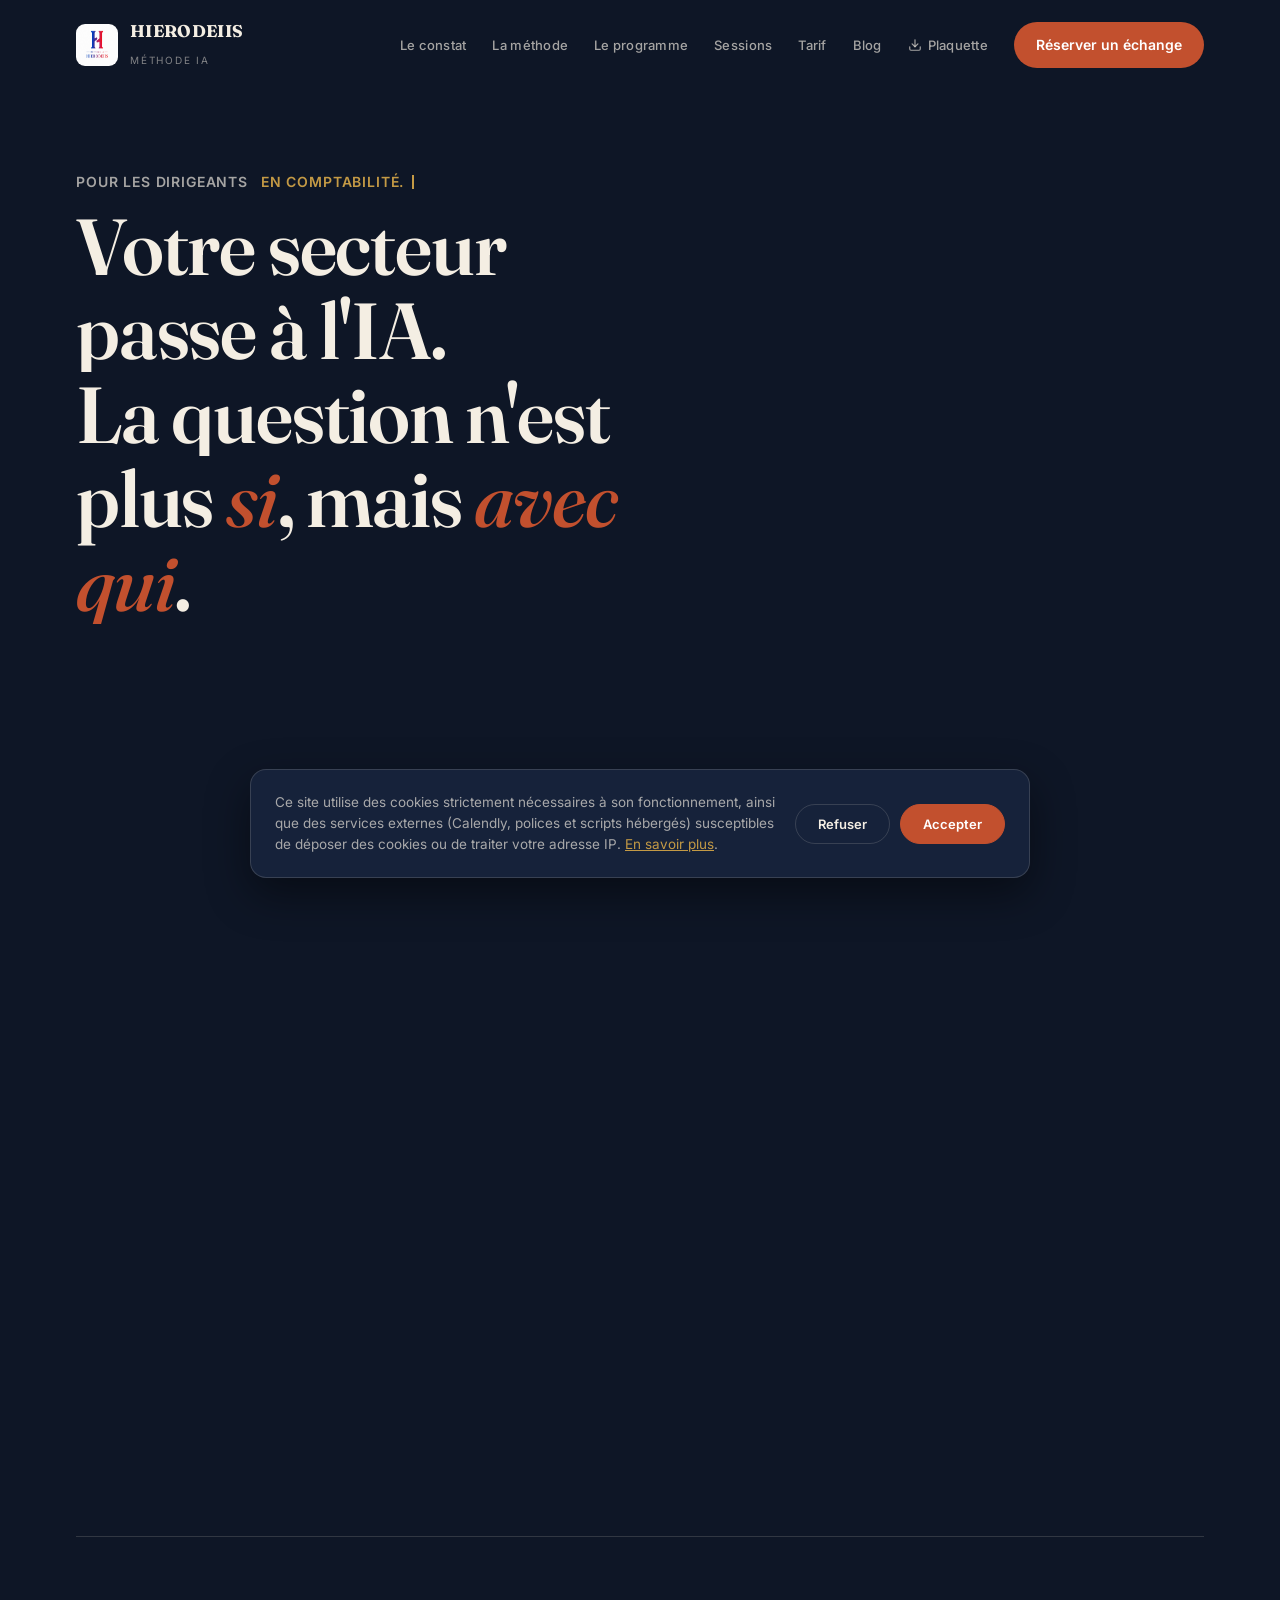
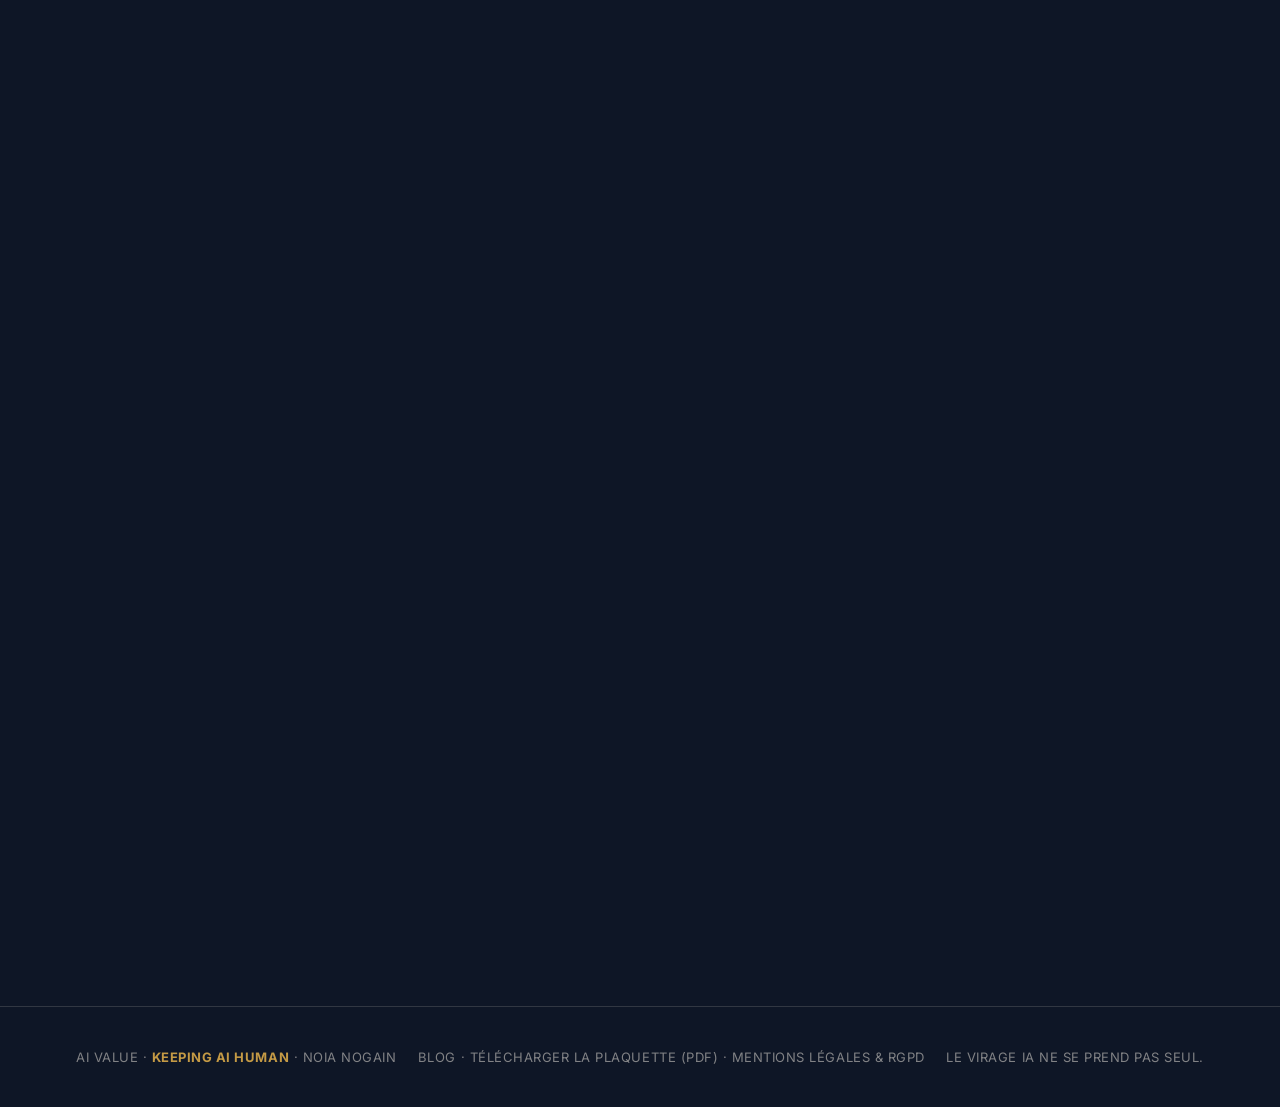
==== commit be8d0a9e: "Lien vers le blog dans la nav et le pied de page (page orpheline)" ====
--- a/index.html
+++ b/index.html
@@ -309,6 +309,7 @@
       <a href="#programme">Le programme</a>
       <a href="#sessions">Sessions</a>
       <a href="#investissement">Tarif</a>
+      <a href="blog/">Blog</a>
       <a class="pdf" href="plaquette-hierodeiis.pdf" download><svg viewBox="0 0 24 24" width="14" height="14" fill="none" stroke="currentColor" stroke-width="2" stroke-linecap="round" stroke-linejoin="round"><path d="M21 15v4a2 2 0 0 1-2 2H5a2 2 0 0 1-2-2v-4"/><polyline points="7 10 12 15 17 10"/><line x1="12" y1="15" x2="12" y2="3"/></svg>Plaquette</a>
       <a class="btn" href="https://calendly.com/jaydenis/15min" target="_blank" rel="noopener"><span>Réserver un échange</span></a>
     </nav>
@@ -596,7 +597,7 @@
 <footer>
   <div class="wrap">
     <div><a href="https://aivalue.fr/" target="_blank" rel="noopener">AI VALUE</a> · <b>Keeping AI Human</b> · <a href="https://noianogain.com/" target="_blank" rel="noopener">NOIA NOGAIN</a></div>
-    <div><a href="plaquette-hierodeiis.pdf" download>Télécharger la plaquette (PDF)</a> · <a href="mentions-legales.html">Mentions légales &amp; RGPD</a></div>
+    <div><a href="blog/">Blog</a> · <a href="plaquette-hierodeiis.pdf" download>Télécharger la plaquette (PDF)</a> · <a href="mentions-legales.html">Mentions légales &amp; RGPD</a></div>
     <div>Le virage IA ne se prend pas seul.</div>
   </div>
 </footer>
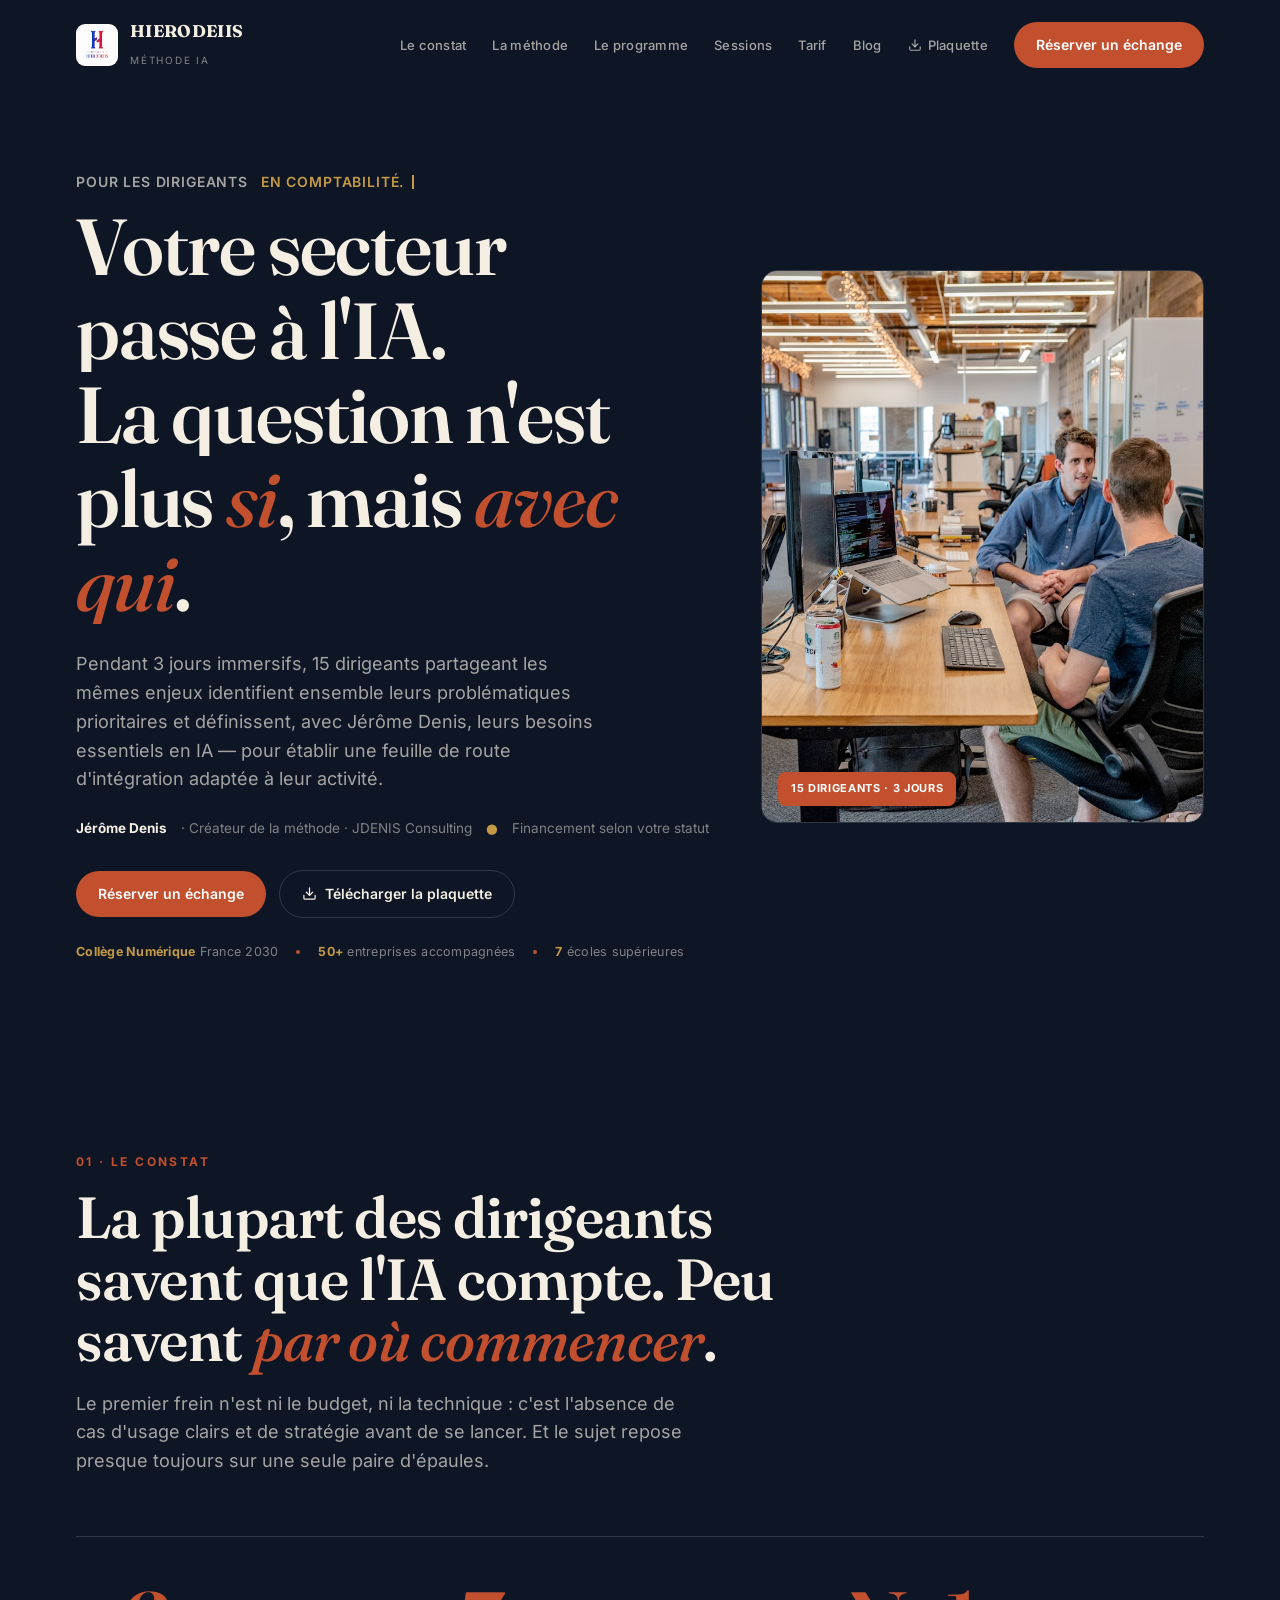
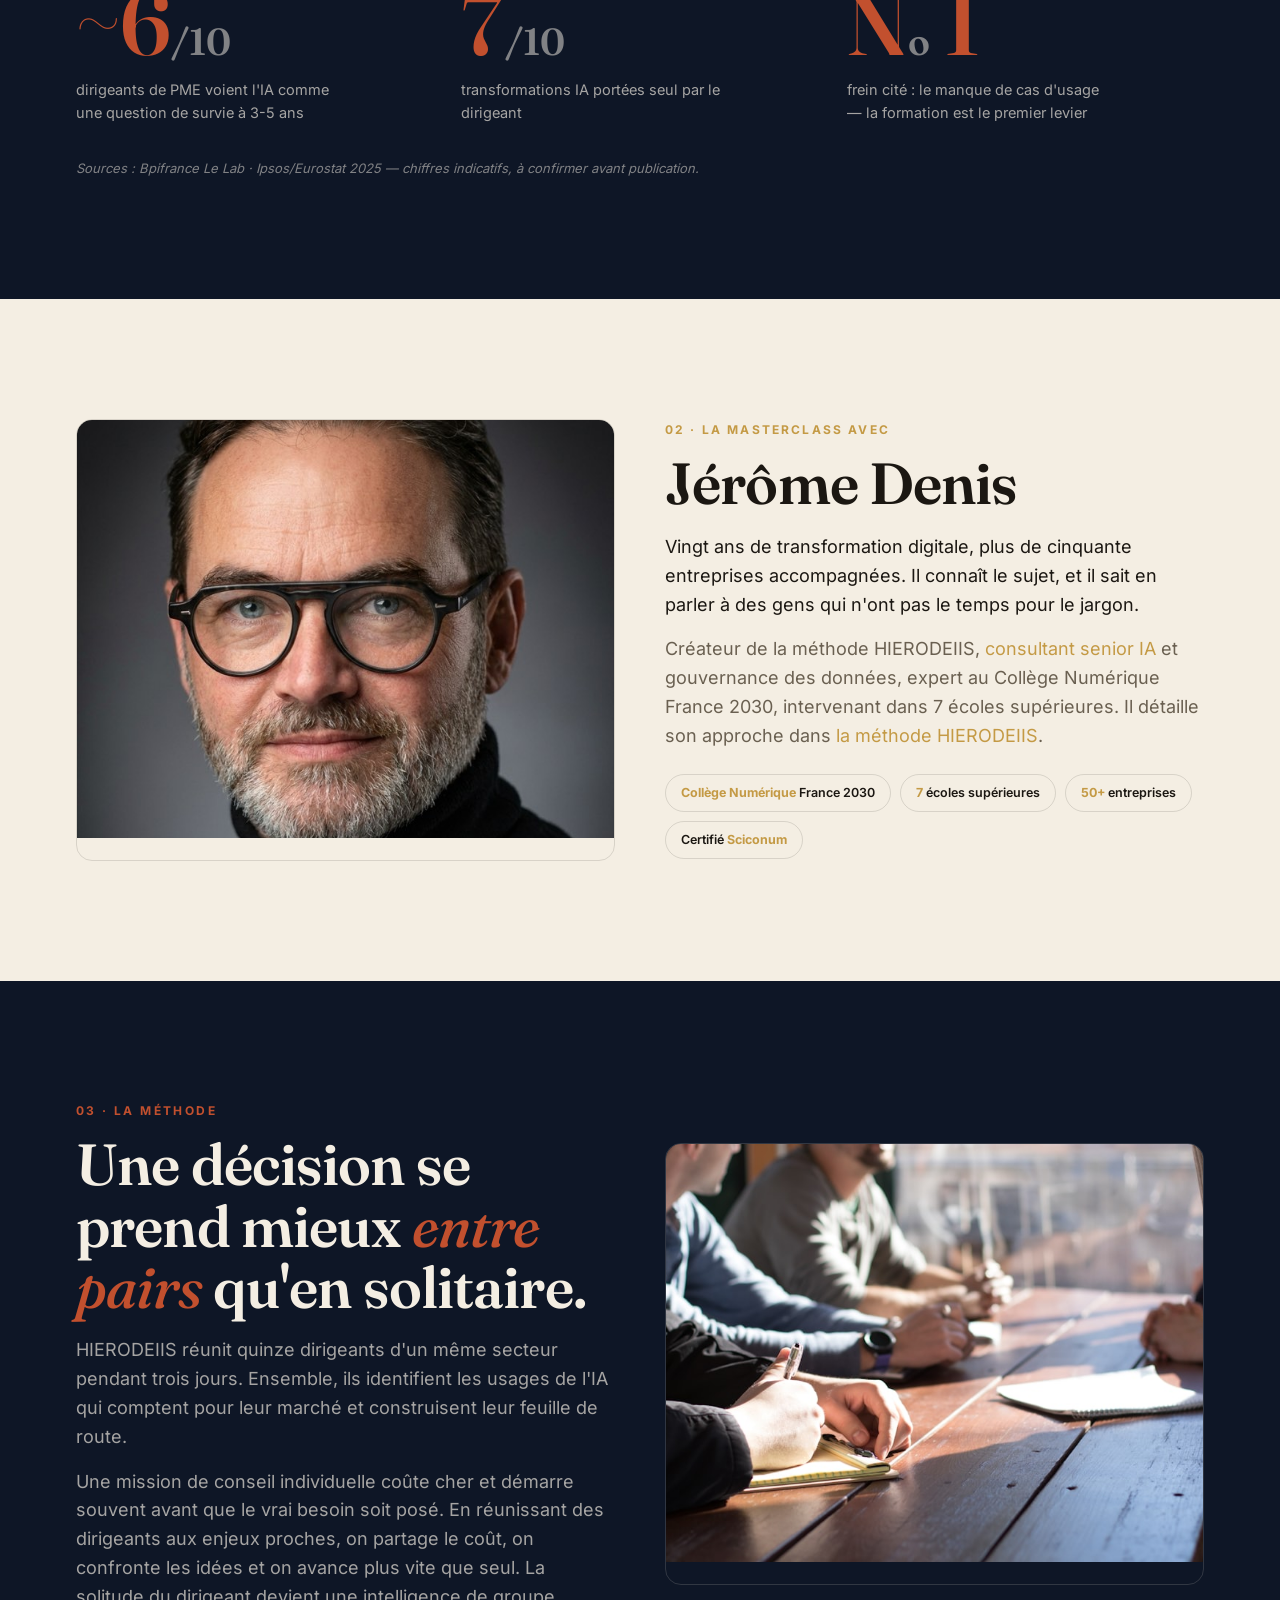
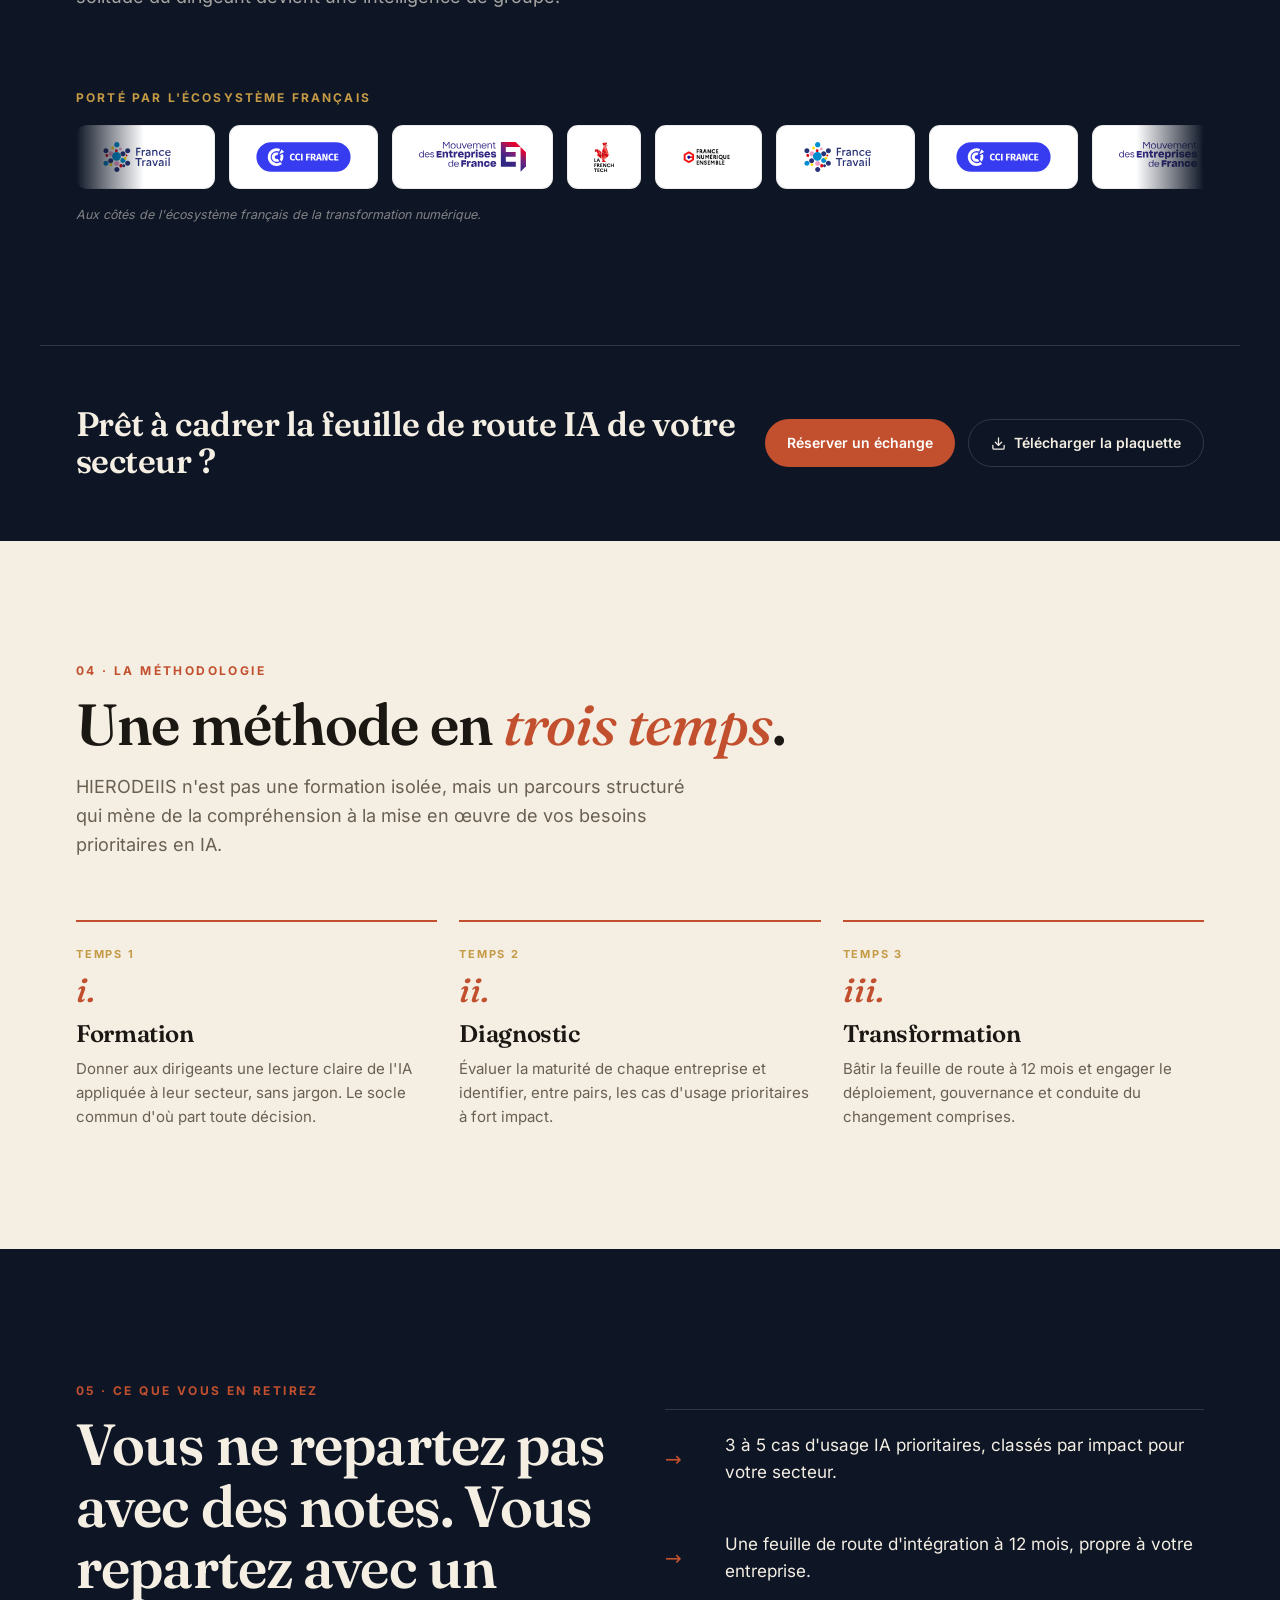
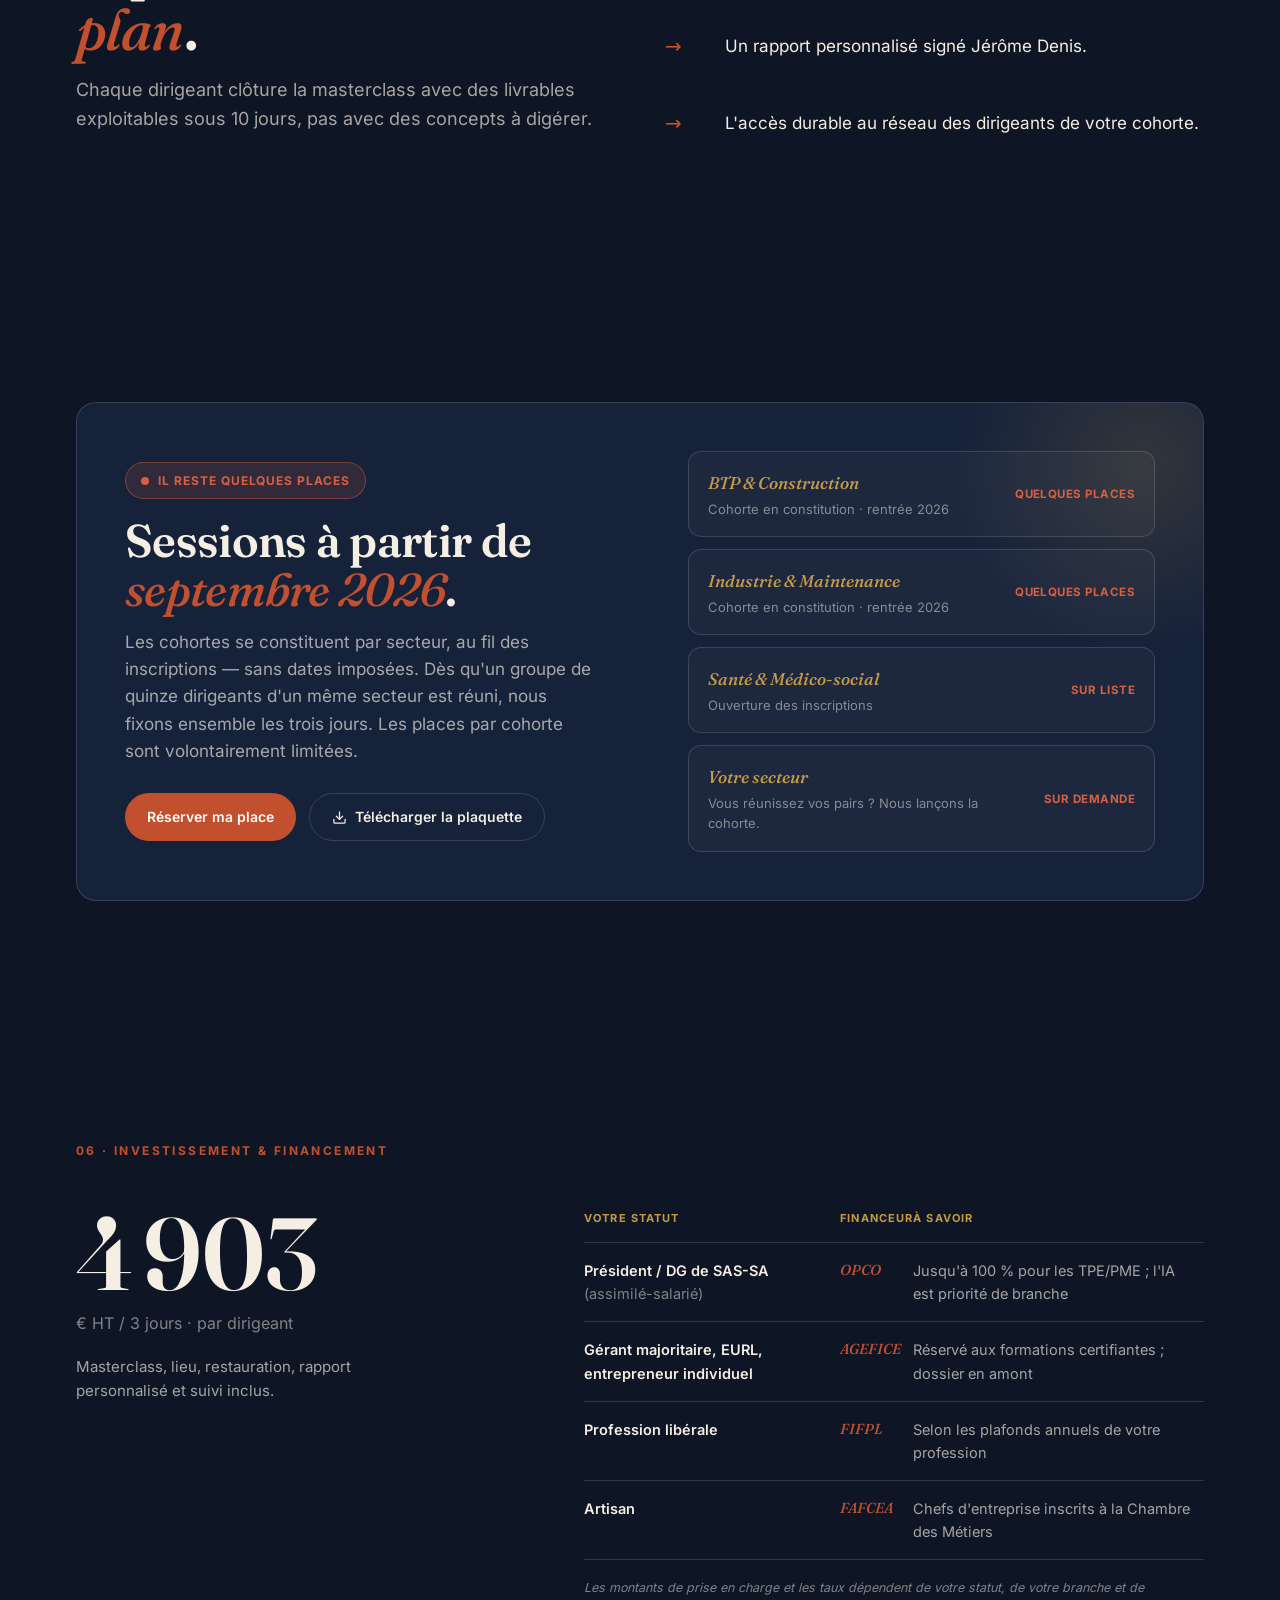
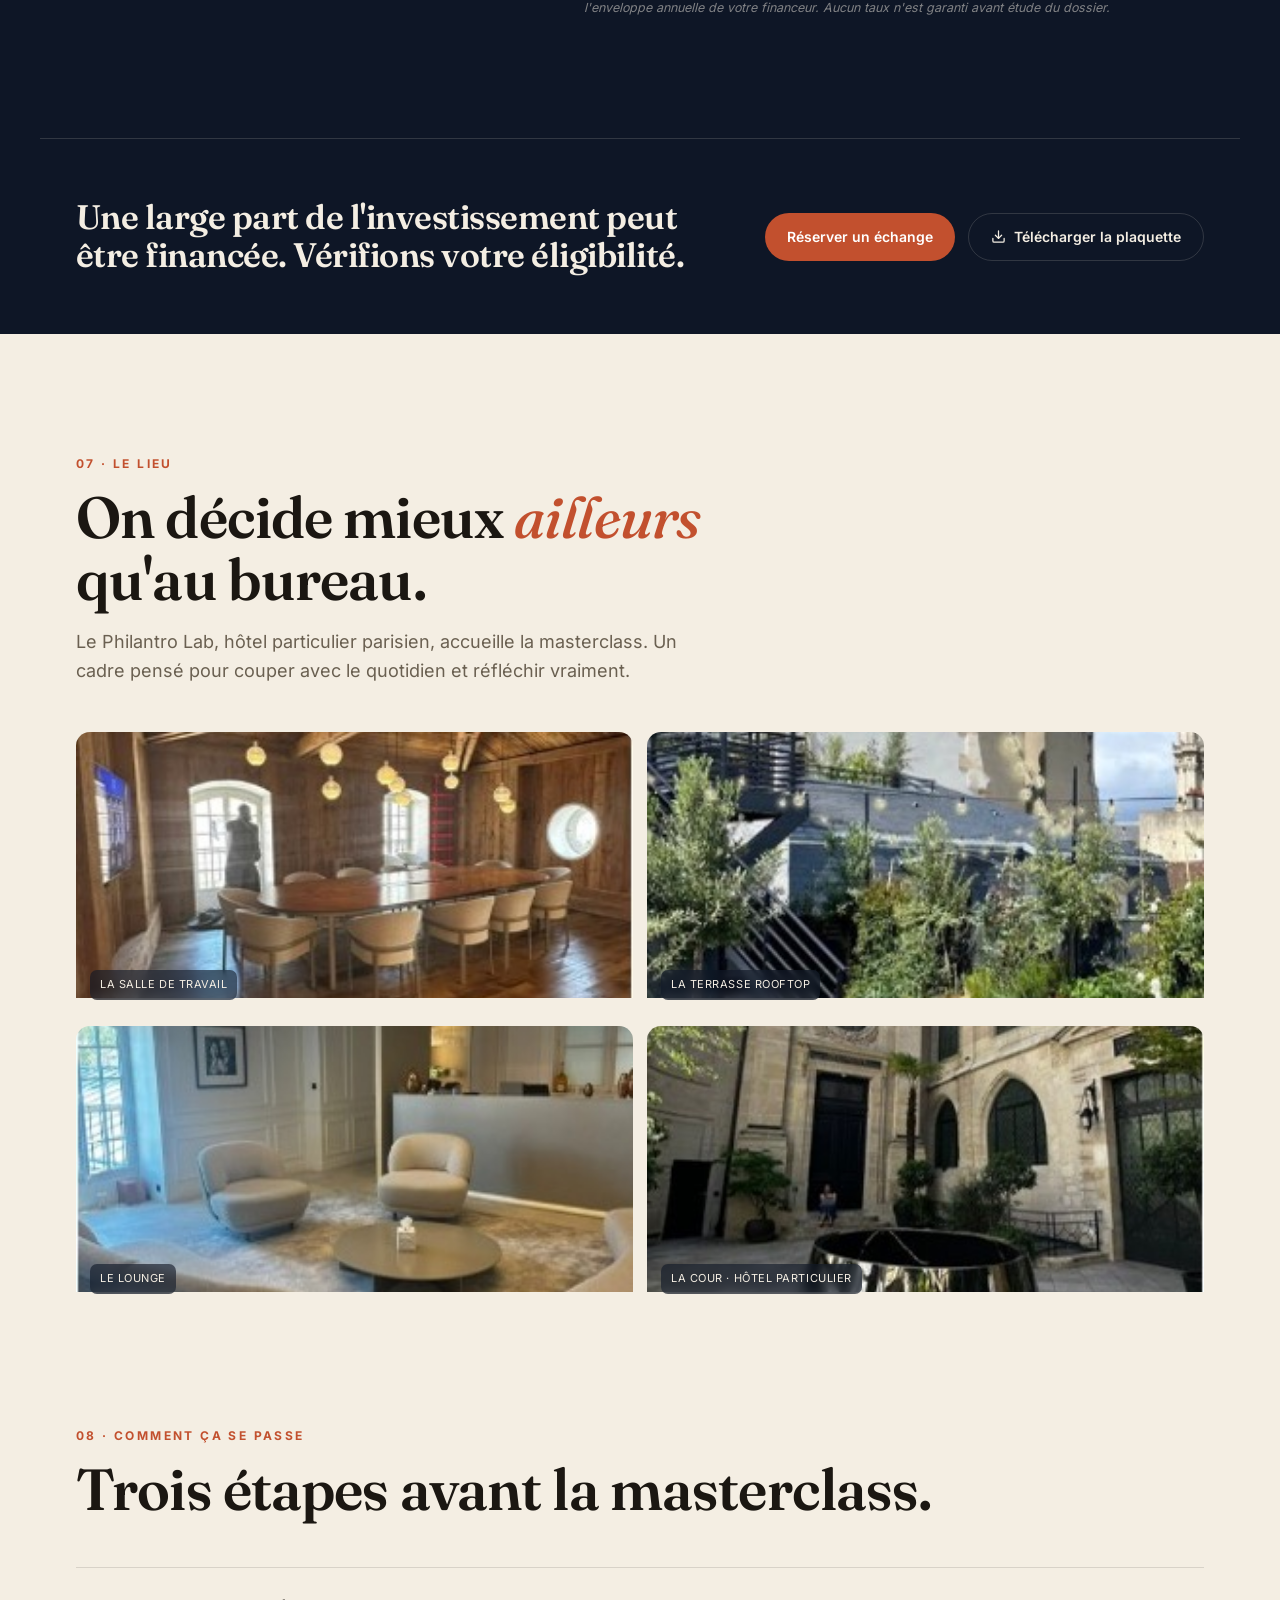
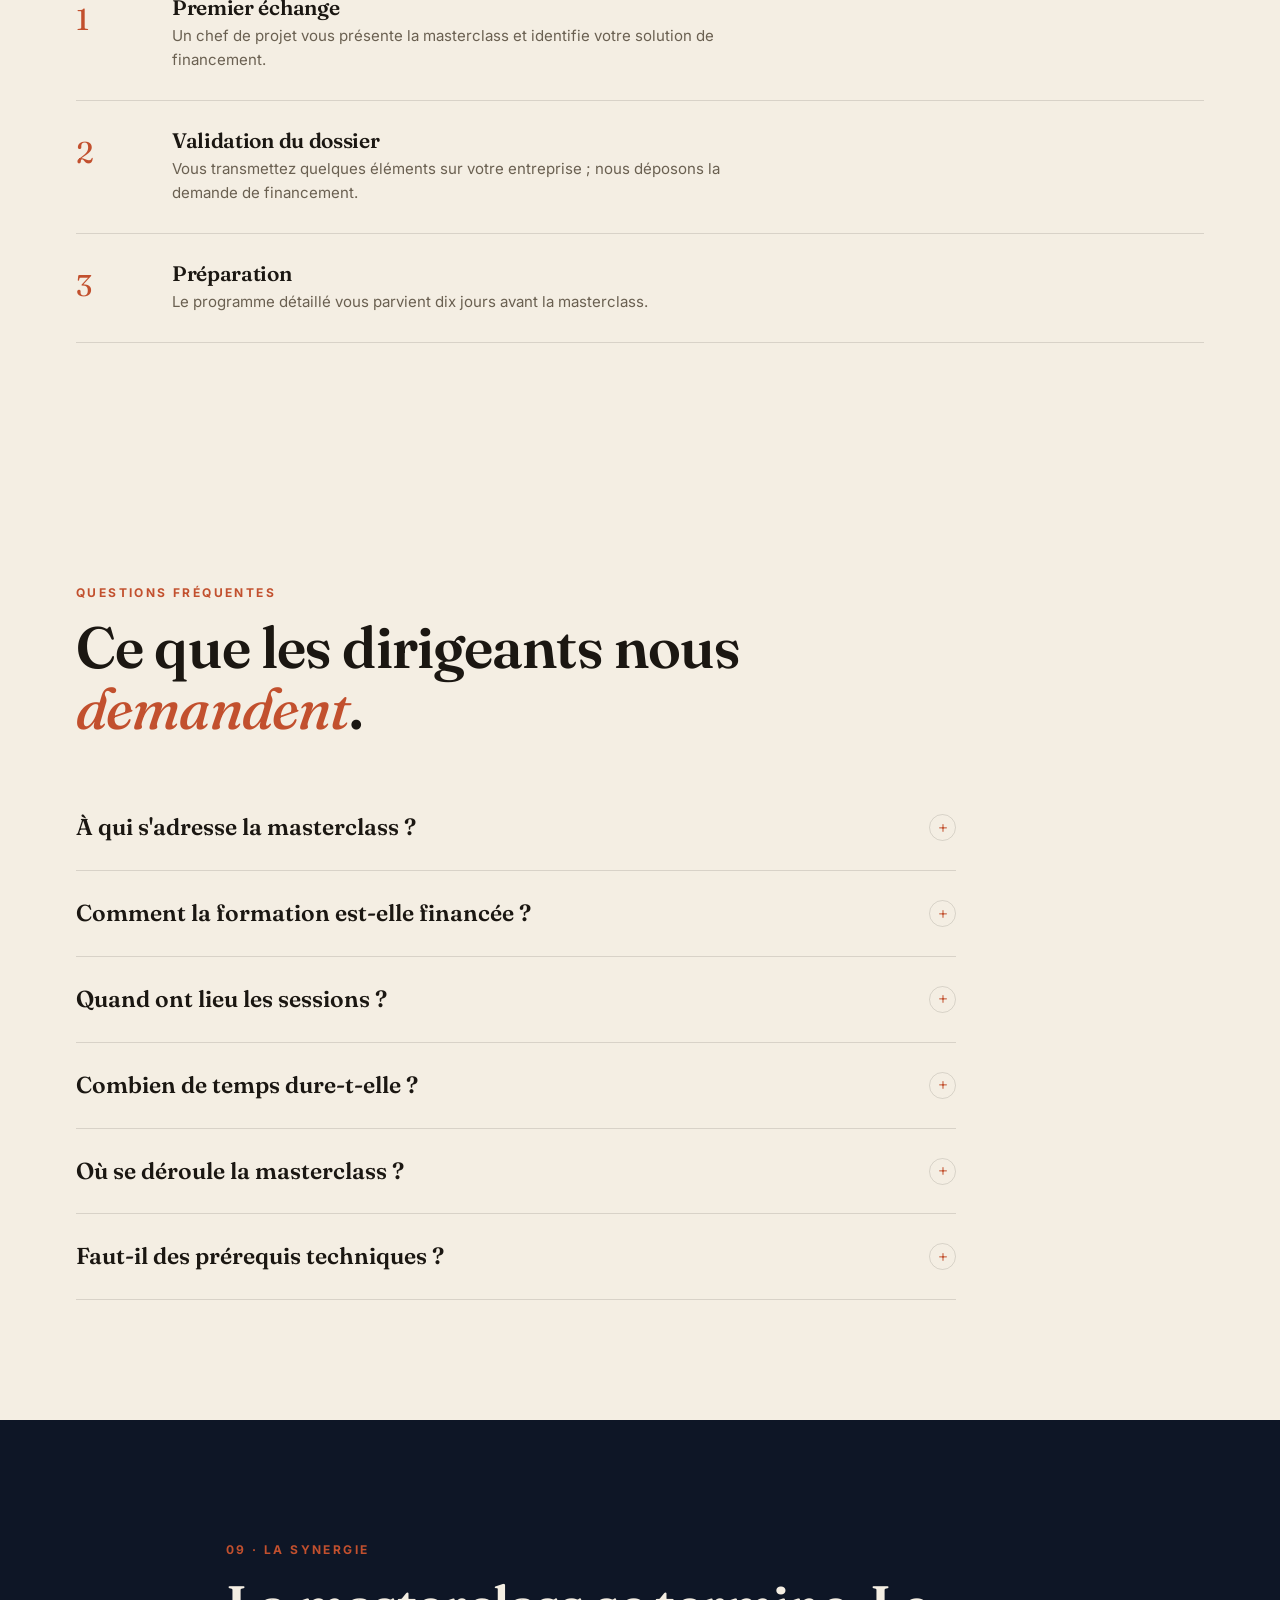
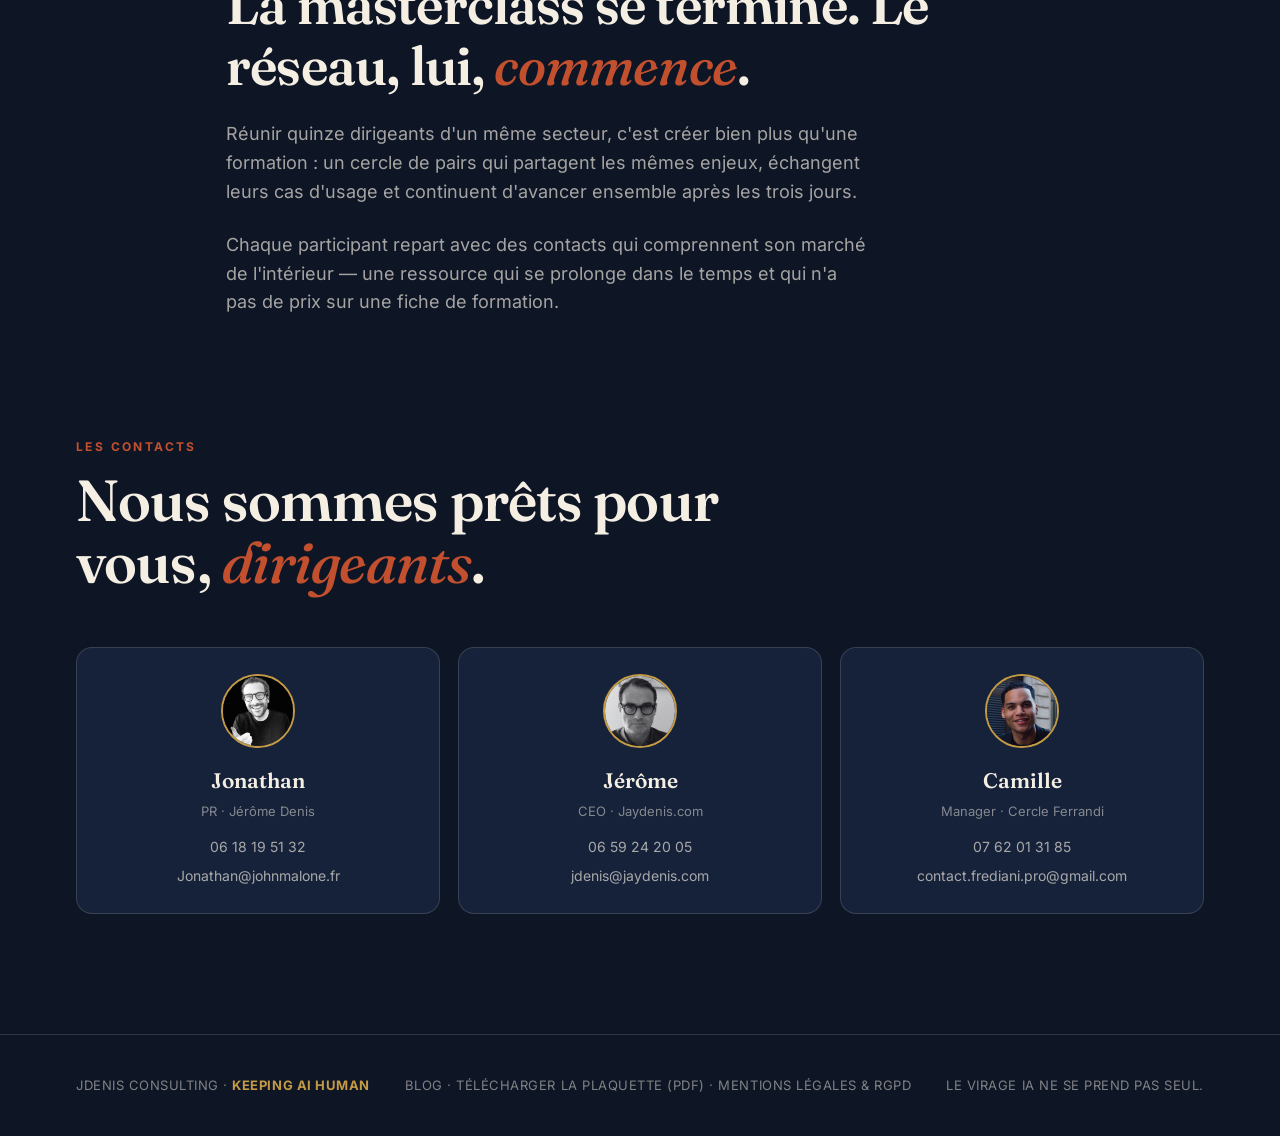
==== commit 455108a7: "Prix réel dans le HTML, zéro dépendance tierce, attribution à JDENIS Consulting - Le tarif et les 3 " ====
--- a/index.html
+++ b/index.html
@@ -36,19 +36,17 @@
 </script>
 <script type="application/ld+json">
 {"@context":"https://schema.org","@graph":[
-{"@type":"Organization","@id":"https://methodehierodeiis.com/#organization","name":"HIERODEIIS","alternateName":"Méthode HIERODEIIS","url":"https://methodehierodeiis.com/","logo":{"@type":"ImageObject","url":"https://methodehierodeiis.com/img/logo-hierodeiis.jpeg"},"description":"Masterclass de transition IA pour dirigeants : 3 jours immersifs, 15 dirigeants d'un même secteur, une feuille de route IA exploitable.","founder":{"@id":"https://methodehierodeiis.com/#jerome"},"sameAs":["https://jaydenis.com/","https://aivalue.fr/"],"slogan":"Keeping AI Human"},
+{"@type":"Organization","@id":"https://methodehierodeiis.com/#organization","name":"HIERODEIIS","alternateName":"Méthode HIERODEIIS","url":"https://methodehierodeiis.com/","logo":{"@type":"ImageObject","url":"https://methodehierodeiis.com/img/logo-hierodeiis.jpeg"},"description":"Masterclass de transition IA pour dirigeants : 3 jours immersifs, 15 dirigeants d'un même secteur, une feuille de route IA exploitable.","founder":{"@id":"https://methodehierodeiis.com/#jerome"},"sameAs":["https://jaydenis.com/"],"slogan":"Keeping AI Human"},
 {"@type":"Person","@id":"https://methodehierodeiis.com/#jerome","name":"Jérôme Denis","jobTitle":"Créateur de la méthode HIERODEIIS, consultant senior IA et gouvernance des données","worksFor":{"@id":"https://methodehierodeiis.com/#organization"},"url":"https://jaydenis.com/","sameAs":["https://jaydenis.com/"],"image":"https://methodehierodeiis.com/img/jerome-denis.jpg","knowsAbout":["Intelligence artificielle","Gouvernance des données","Transformation digitale","Stratégie IA sectorielle"]},
 {"@type":"WebSite","@id":"https://methodehierodeiis.com/#website","url":"https://methodehierodeiis.com/","name":"HIERODEIIS — La masterclass IA des dirigeants","inLanguage":"fr-FR","publisher":{"@id":"https://methodehierodeiis.com/#organization"}},
 {"@type":"WebPage","@id":"https://methodehierodeiis.com/#webpage","url":"https://methodehierodeiis.com/","name":"HIERODEIIS — La masterclass IA des dirigeants","isPartOf":{"@id":"https://methodehierodeiis.com/#website"},"about":{"@id":"https://methodehierodeiis.com/#organization"},"primaryImageOfPage":"https://methodehierodeiis.com/img/jerome-denis.jpg","inLanguage":"fr-FR"},
-{"@type":"Course","@id":"https://methodehierodeiis.com/#course","name":"HIERODEIIS — Masterclass IA des dirigeants","description":"Trois jours immersifs où quinze dirigeants d'un même secteur identifient leurs cas d'usage IA prioritaires et construisent une feuille de route d'intégration à 12 mois.","provider":{"@id":"https://methodehierodeiis.com/#organization"},"inLanguage":"fr-FR","educationalLevel":"Dirigeants et cadres dirigeants","teaches":["Stratégie IA sectorielle","Cas d'usage IA prioritaires","Feuille de route d'intégration IA à 12 mois","Gouvernance de l'IA"],"offers":{"@type":"Offer","price":"4950","priceCurrency":"EUR","availability":"https://schema.org/InStock","url":"https://methodehierodeiis.com/#investissement","priceSpecification":{"@type":"PriceSpecification","price":"4950","priceCurrency":"EUR","valueAddedTaxIncluded":false}},"hasCourseInstance":{"@type":"CourseInstance","courseMode":"Onsite","courseWorkload":"P3D","startDate":"2026-09-01","instructor":{"@id":"https://methodehierodeiis.com/#jerome"},"location":{"@type":"Place","name":"Le Philantro Lab","address":{"@type":"PostalAddress","addressLocality":"Paris","addressCountry":"FR"}}}},
+{"@type":"Course","@id":"https://methodehierodeiis.com/#course","name":"HIERODEIIS — Masterclass IA des dirigeants","description":"Trois jours immersifs où quinze dirigeants d'un même secteur identifient leurs cas d'usage IA prioritaires et construisent une feuille de route d'intégration à 12 mois.","provider":{"@id":"https://methodehierodeiis.com/#organization"},"inLanguage":"fr-FR","educationalLevel":"Dirigeants et cadres dirigeants","teaches":["Stratégie IA sectorielle","Cas d'usage IA prioritaires","Feuille de route d'intégration IA à 12 mois","Gouvernance de l'IA"],"offers":{"@type":"Offer","price":"4950","priceCurrency":"EUR","availability":"https://schema.org/InStock","url":"https://methodehierodeiis.com/#investissement","priceSpecification":{"@type":"PriceSpecification","price":"4950","priceCurrency":"EUR","valueAddedTaxIncluded":false}},"hasCourseInstance":{"@type":"CourseInstance","courseMode":"Onsite","courseWorkload":"P3D","instructor":{"@id":"https://methodehierodeiis.com/#jerome"},"location":{"@type":"Place","name":"Le Philantro Lab","address":{"@type":"PostalAddress","addressLocality":"Paris","addressCountry":"FR"}}}},
 {"@type":"BreadcrumbList","@id":"https://methodehierodeiis.com/#breadcrumb","itemListElement":[
 {"@type":"ListItem","position":1,"name":"Accueil","item":"https://methodehierodeiis.com/"},
 {"@type":"ListItem","position":2,"name":"Masterclass HIERODEIIS"}]}
 ]}
 </script>
-<link rel="preconnect" href="https://fonts.googleapis.com">
-<link rel="preconnect" href="https://fonts.gstatic.com" crossorigin>
-<link href="https://fonts.googleapis.com/css2?family=Fraunces:ital,opsz,wght@0,9..144,400;0,9..144,500;0,9..144,600;0,9..144,700;1,9..144,500;1,9..144,600&family=Inter:wght@400;500;600;700&display=swap" rel="stylesheet">
+<link rel="stylesheet" href="css/fonts.css">
 <style>
   :root{
     --navy:#0E1626; --navy-2:#16223A;
@@ -276,18 +274,6 @@
   .cta-float:hover{background:var(--gold);color:var(--navy)}
   @media(max-width:600px){.cta-float{right:14px;bottom:14px;padding:12px 18px;font-size:13px}}
 
-  /* bandeau cookies RGPD */
-  .cookie{position:fixed;left:22px;right:22px;bottom:22px;z-index:70;max-width:780px;margin:0 auto;background:var(--navy-2);border:1px solid var(--line-d);border-radius:16px;padding:22px 24px;box-shadow:0 16px 44px rgba(0,0,0,.45);display:none;gap:18px;align-items:center;flex-wrap:wrap}
-  .cookie.show{display:flex}
-  .cookie p{flex:1;min-width:250px;font-size:13.5px;line-height:1.55;color:var(--cream-soft)}
-  .cookie p a{color:var(--gold);text-decoration:underline}
-  .cookie .ck-acts{display:flex;gap:10px;flex-wrap:wrap}
-  .cookie button{font-family:inherit;font-weight:600;font-size:13px;padding:11px 22px;border-radius:999px;cursor:pointer;border:1px solid var(--line-d);background:transparent;color:var(--cream);transition:background .3s,border-color .3s,color .3s}
-  .cookie button.acc{background:var(--terra);border-color:var(--terra);color:#fff}
-  .cookie button.acc:hover{background:var(--gold);border-color:var(--gold);color:var(--navy)}
-  .cookie button.ref:hover{border-color:var(--gold);color:var(--gold)}
-  @media(max-width:600px){.cookie{left:12px;right:12px;bottom:12px;padding:18px}.cookie .ck-acts{width:100%}.cookie button{flex:1}}
-
   .reveal{transition:opacity .9s cubic-bezier(.2,.7,.2,1),transform .9s cubic-bezier(.2,.7,.2,1)}
   html.js .reveal:not(.in){opacity:0;transform:translateY(30px)}
   .reveal.in{opacity:1;transform:none}
@@ -330,7 +316,7 @@
           <span class="l"><span>plus <span class="it terra">si</span>, mais <span class="it terra">avec qui</span>.</span></span>
         </h1>
         <p class="hero-lede reveal d1">Pendant 3 jours immersifs, 15 dirigeants partageant les mêmes enjeux identifient ensemble leurs problématiques prioritaires et définissent, avec Jérôme Denis, leurs besoins essentiels en IA — pour établir une feuille de route d'intégration adaptée à leur activité.</p>
-        <div class="hero-meta reveal d2"><b>Jérôme Denis</b> · Créateur de la méthode · AI VALUE <span class="gold">●</span> Financement selon votre statut</div>
+        <div class="hero-meta reveal d2"><b>Jérôme Denis</b> · Créateur de la méthode · JDENIS Consulting <span class="gold">●</span> Financement selon votre statut</div>
         <div class="hero-cta reveal d2">
           <a class="btn magnetic" href="https://calendly.com/jaydenis/15min" target="_blank" rel="noopener"><span>Réserver un échange</span></a>
           <a class="btn-dl" href="plaquette-hierodeiis.pdf" download><svg viewBox="0 0 24 24" fill="none" stroke="currentColor" stroke-width="2" stroke-linecap="round" stroke-linejoin="round"><path d="M21 15v4a2 2 0 0 1-2 2H5a2 2 0 0 1-2-2v-4"/><polyline points="7 10 12 15 17 10"/><line x1="12" y1="15" x2="12" y2="3"/></svg>Télécharger la plaquette</a>
@@ -342,7 +328,7 @@
         </div>
       </div>
       <div class="hero-fig reveal d2">
-        <img src="https://images.unsplash.com/photo-1556761175-b413da4baf72?w=760&h=950&fit=crop" alt="Cohorte de dirigeants en masterclass">
+        <img src="img/hero/cohorte-masterclass.jpg" alt="Cohorte de dirigeants en masterclass">
         <div class="chip">15 dirigeants · 3 jours</div>
       </div>
     </div>
@@ -357,9 +343,9 @@
         <p class="sec-sub">Le premier frein n'est ni le budget, ni la technique : c'est l'absence de cas d'usage clairs et de stratégie avant de se lancer. Et le sujet repose presque toujours sur une seule paire d'épaules.</p>
       </div>
       <div class="stats">
-        <div class="stat reveal"><div class="big">~<span class="cnt" data-to="6">0</span><small>/10</small></div><div class="cap">dirigeants de PME voient l'IA comme une question de survie à 3-5 ans</div></div>
-        <div class="stat reveal d1"><div class="big"><span class="cnt" data-to="7">0</span><small>/10</small></div><div class="cap">transformations IA portées seul par le dirigeant</div></div>
-        <div class="stat reveal d2"><div class="big">N<small>o</small> <span class="cnt" data-to="1">0</span></div><div class="cap">frein cité : le manque de cas d'usage — la formation est le premier levier</div></div>
+        <div class="stat reveal"><div class="big">~<span class="cnt" data-to="6">6</span><small>/10</small></div><div class="cap">dirigeants de PME voient l'IA comme une question de survie à 3-5 ans</div></div>
+        <div class="stat reveal d1"><div class="big"><span class="cnt" data-to="7">7</span><small>/10</small></div><div class="cap">transformations IA portées seul par le dirigeant</div></div>
+        <div class="stat reveal d2"><div class="big">N<small>o</small> <span class="cnt" data-to="1">1</span></div><div class="cap">frein cité : le manque de cas d'usage — la formation est le premier levier</div></div>
       </div>
       <p class="src reveal">Sources : Bpifrance Le Lab · Ipsos/Eurostat 2025 — chiffres indicatifs, à confirmer avant publication.</p>
     </div>
@@ -390,7 +376,7 @@
   <section class="pad" id="methode">
     <div class="wrap">
       <div class="split rev">
-        <div class="fig reveal"><img src="https://images.unsplash.com/photo-1517048676732-d65bc937f952?w=760&h=600&fit=crop" alt="Quinze dirigeants d'un même secteur réunis"></div>
+        <div class="fig reveal"><img src="img/hero/dirigeants-secteur.jpg" alt="Quinze dirigeants d'un même secteur réunis"></div>
         <div class="bd reveal d1">
           <div class="kick">03 · La méthode</div>
           <h2 class="sec-title" style="margin:14px 0 18px">Une décision se prend mieux <span class="it terra">entre pairs</span> qu'en solitaire.</h2>
@@ -489,7 +475,7 @@
       <div class="reveal" style="margin-bottom:50px"><div class="kick">06 · Investissement &amp; financement</div></div>
       <div class="invest">
         <div class="price reveal">
-          <div class="num"><span class="cnt" data-to="4950" data-sep="1">0</span></div>
+          <div class="num"><span class="cnt" data-to="4950" data-sep="1">4 950</span></div>
           <div class="unit">€ HT / 3 jours · par dirigeant</div>
           <p>Masterclass, lieu, restauration, rapport personnalisé et suivi inclus.</p>
         </div>
@@ -596,7 +582,7 @@
 
 <footer>
   <div class="wrap">
-    <div><a href="https://aivalue.fr/" target="_blank" rel="noopener">AI VALUE</a> · <b>Keeping AI Human</b> · <a href="https://noianogain.com/" target="_blank" rel="noopener">NOIA NOGAIN</a></div>
+    <div><a href="https://jaydenis.com/" target="_blank" rel="noopener">JDENIS Consulting</a> · <b>Keeping AI Human</b></div>
     <div><a href="blog/">Blog</a> · <a href="plaquette-hierodeiis.pdf" download>Télécharger la plaquette (PDF)</a> · <a href="mentions-legales.html">Mentions légales &amp; RGPD</a></div>
     <div>Le virage IA ne se prend pas seul.</div>
   </div>
@@ -605,29 +591,9 @@
 <!-- CTA flottant -->
 <a class="cta-float" id="ctaFloat" href="https://calendly.com/jaydenis/15min" target="_blank" rel="noopener"><svg viewBox="0 0 24 24" fill="none" stroke="currentColor" stroke-width="2" stroke-linecap="round" stroke-linejoin="round"><path d="M21 15a2 2 0 0 1-2 2H7l-4 4V5a2 2 0 0 1 2-2h14a2 2 0 0 1 2 2z"/></svg>Réserver un échange</a>
 
-<!-- Bandeau de consentement cookies (RGPD) -->
-<div class="cookie" id="cookieBanner" role="dialog" aria-label="Gestion des cookies">
-  <p>Ce site utilise des cookies strictement nécessaires à son fonctionnement, ainsi que des services externes (Calendly, polices et scripts hébergés) susceptibles de déposer des cookies ou de traiter votre adresse IP. <a href="mentions-legales.html">En savoir plus</a>.</p>
-  <div class="ck-acts">
-    <button class="ref" id="ckRefuse" type="button">Refuser</button>
-    <button class="acc" id="ckAccept" type="button">Accepter</button>
-  </div>
-</div>
-<script>
-(function(){
-  var KEY='hierodeiis_cookie_consent', b=document.getElementById('cookieBanner');
-  function close(v){try{localStorage.setItem(KEY,v);}catch(e){} if(b)b.classList.remove('show');}
-  var stored=null; try{stored=localStorage.getItem(KEY);}catch(e){}
-  if(!stored && b){ setTimeout(function(){b.classList.add('show');}, 800); }
-  var a=document.getElementById('ckAccept'), r=document.getElementById('ckRefuse');
-  if(a) a.addEventListener('click',function(){close('accepted');});
-  if(r) r.addEventListener('click',function(){close('refused');});
-})();
-</script>
-
-<script src="https://unpkg.com/lenis@1.1.13/dist/lenis.min.js"></script>
-<script src="https://cdn.jsdelivr.net/npm/gsap@3.12.5/dist/gsap.min.js"></script>
-<script src="https://cdn.jsdelivr.net/npm/gsap@3.12.5/dist/ScrollTrigger.min.js"></script>
+<script src="js/vendor/lenis.min.js"></script>
+<script src="js/vendor/gsap.min.js"></script>
+<script src="js/vendor/ScrollTrigger.min.js"></script>
 <script>
 window.addEventListener('load',function(){
   document.body.classList.remove('preload');
--- a/css/fonts.css
+++ b/css/fonts.css
@@ -0,0 +1,30 @@
+/* Polices auto-hébergées (Fraunces, Inter) — remplace Google Fonts.
+   Fichiers variables, sous-ensemble latin (couvre le français), téléchargés
+   depuis fonts.gstatic.com le 11/08/2026. Aucune requête vers un tiers. */
+
+@font-face {
+  font-family: 'Fraunces';
+  font-style: normal;
+  font-weight: 400 700;
+  font-display: swap;
+  src: url('../fonts/fraunces-var.woff2') format('woff2');
+  unicode-range: U+0000-00FF, U+0131, U+0152-0153, U+02BB-02BC, U+02C6, U+02DA, U+02DC, U+0304, U+0308, U+0329, U+2000-206F, U+20AC, U+2122, U+2191, U+2193, U+2212, U+2215, U+FEFF, U+FFFD;
+}
+
+@font-face {
+  font-family: 'Fraunces';
+  font-style: italic;
+  font-weight: 500 600;
+  font-display: swap;
+  src: url('../fonts/fraunces-italic-var.woff2') format('woff2');
+  unicode-range: U+0000-00FF, U+0131, U+0152-0153, U+02BB-02BC, U+02C6, U+02DA, U+02DC, U+0304, U+0308, U+0329, U+2000-206F, U+20AC, U+2122, U+2191, U+2193, U+2212, U+2215, U+FEFF, U+FFFD;
+}
+
+@font-face {
+  font-family: 'Inter';
+  font-style: normal;
+  font-weight: 400 700;
+  font-display: swap;
+  src: url('../fonts/inter-var.woff2') format('woff2');
+  unicode-range: U+0000-00FF, U+0131, U+0152-0153, U+02BB-02BC, U+02C6, U+02DA, U+02DC, U+0304, U+0308, U+0329, U+2000-206F, U+20AC, U+2122, U+2191, U+2193, U+2212, U+2215, U+FEFF, U+FFFD;
+}
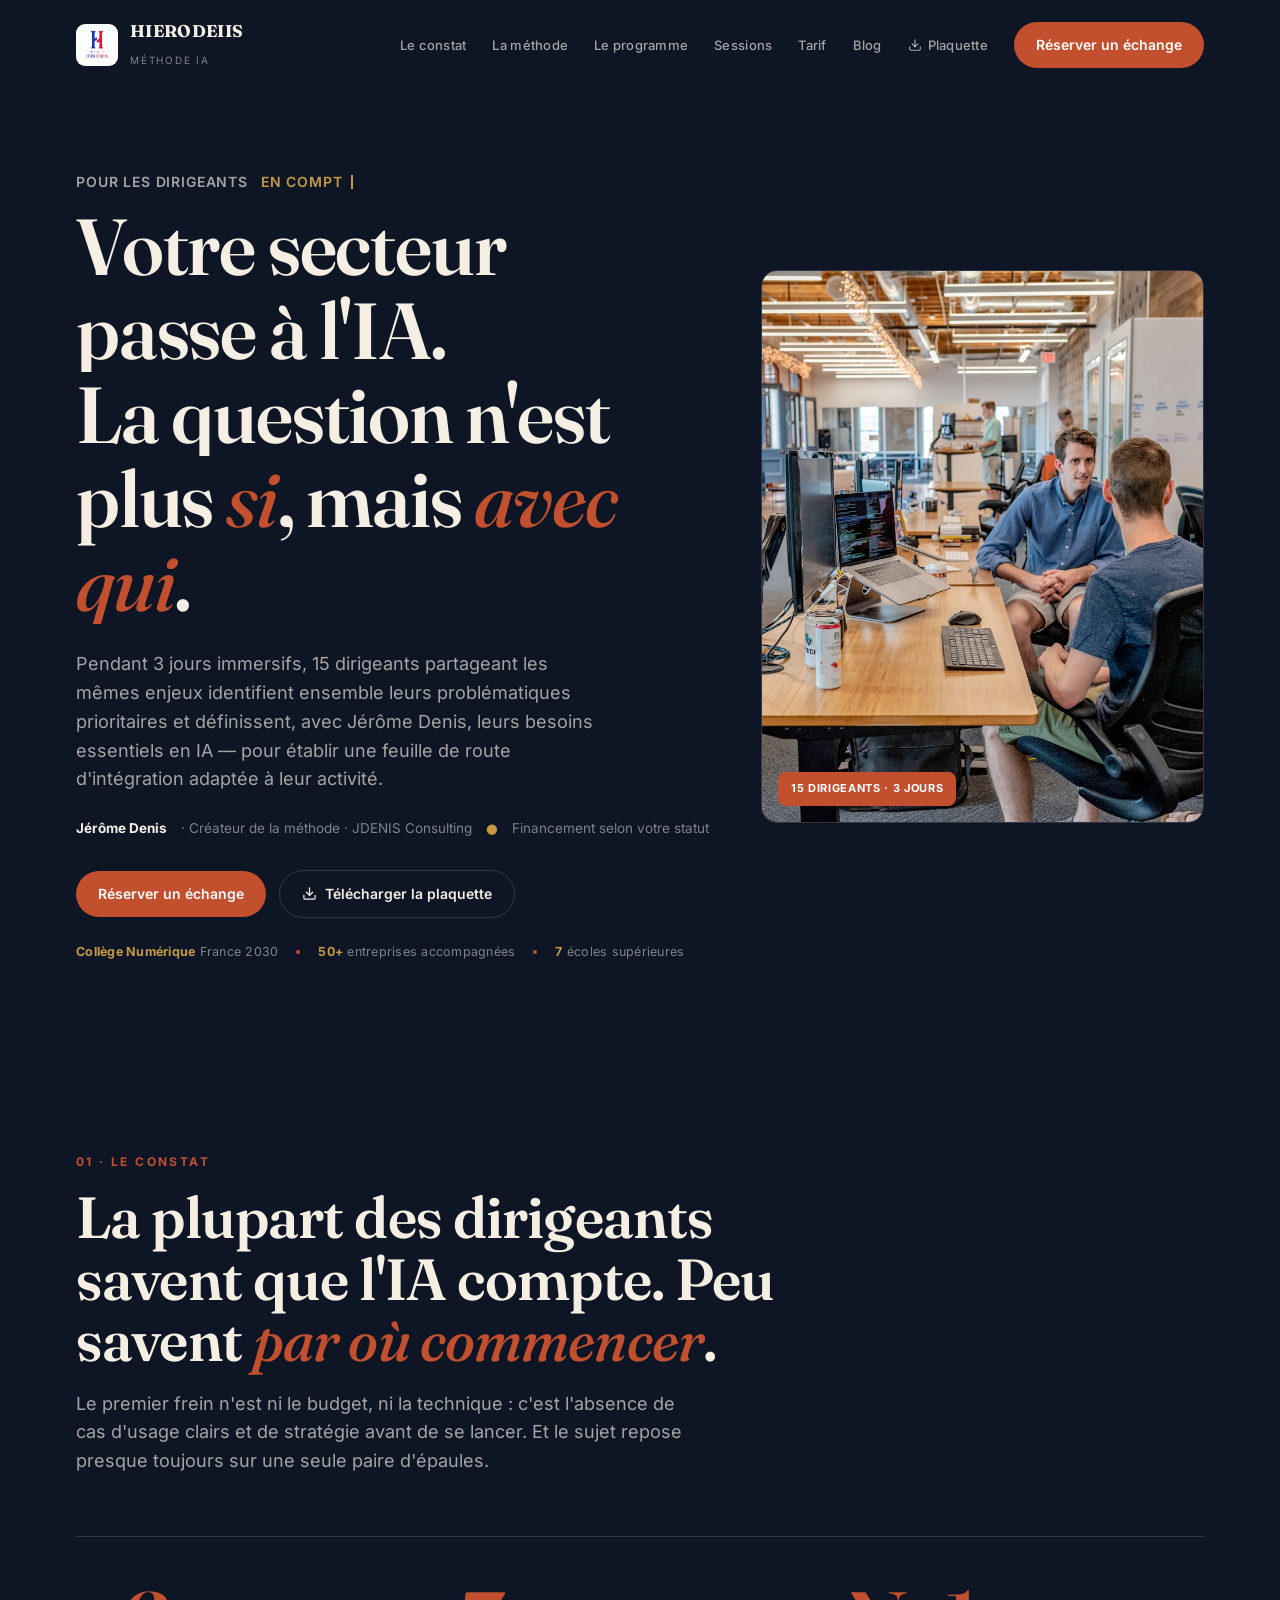
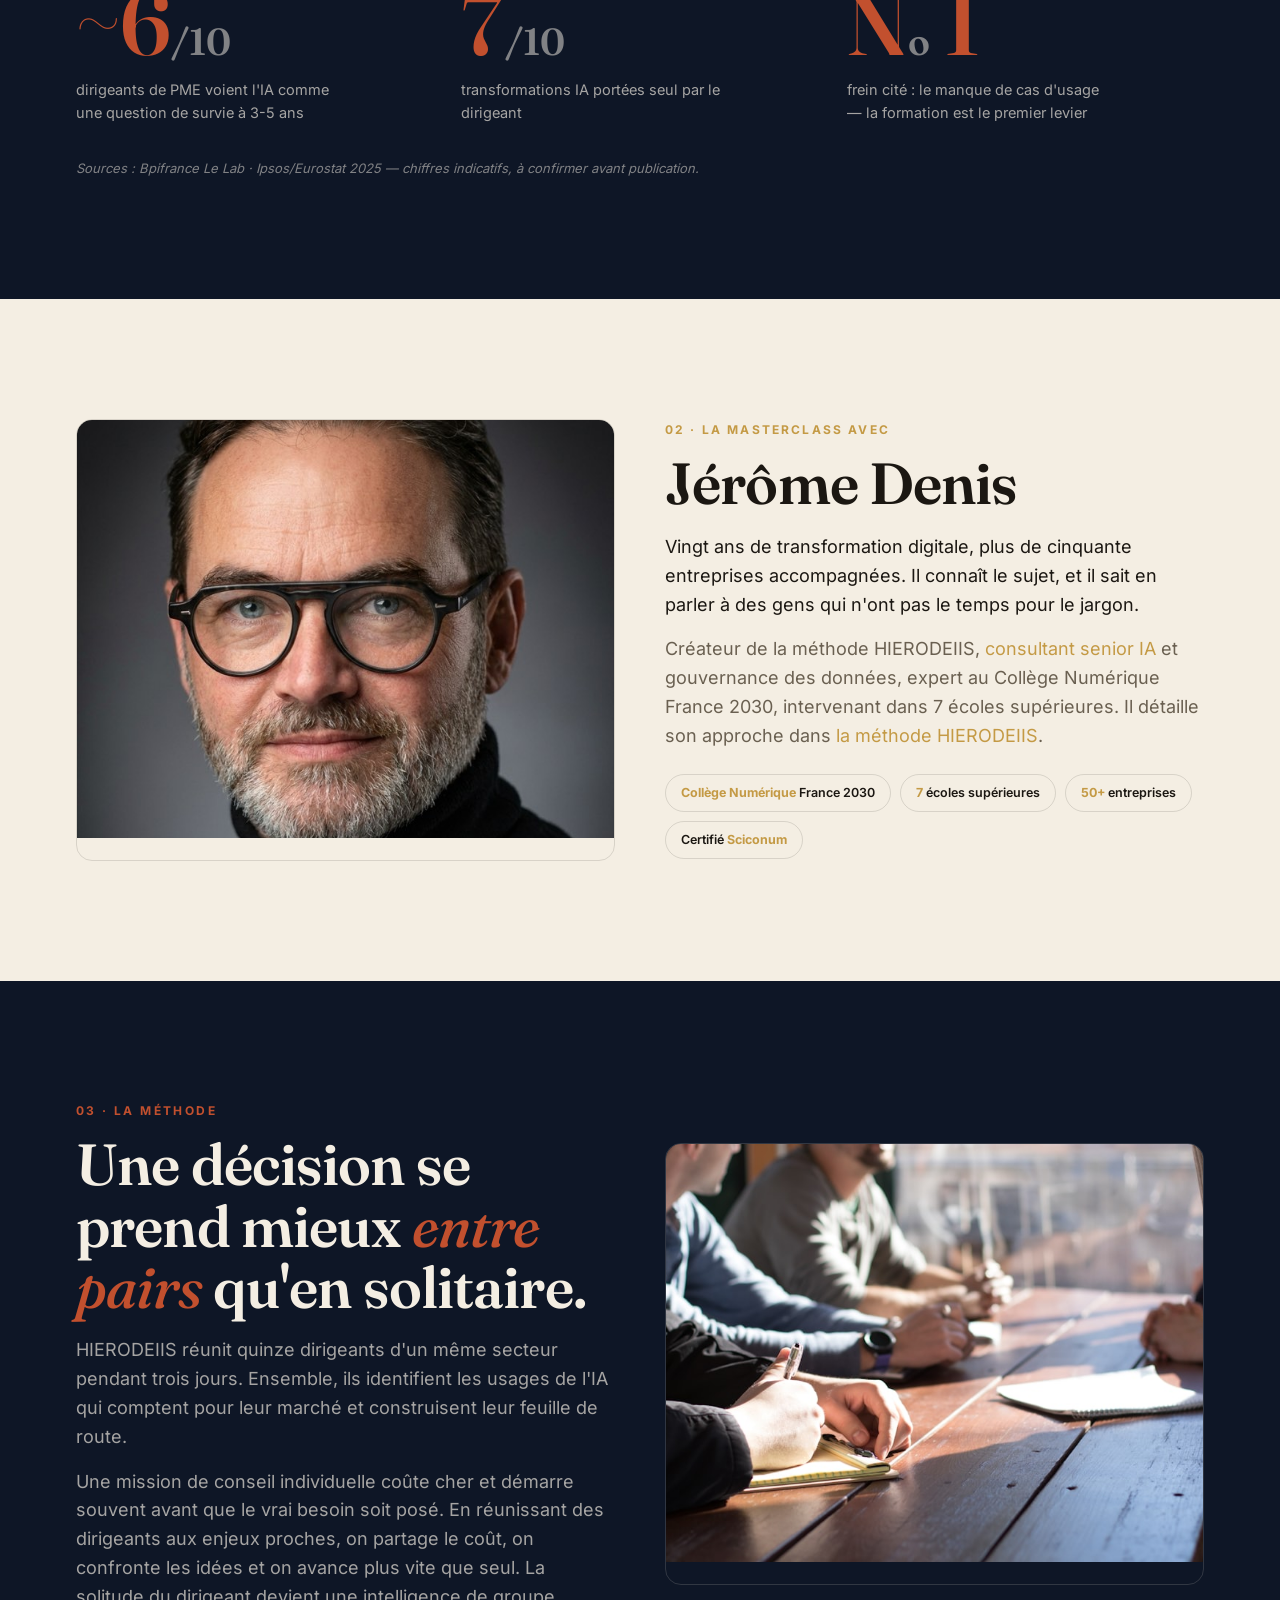
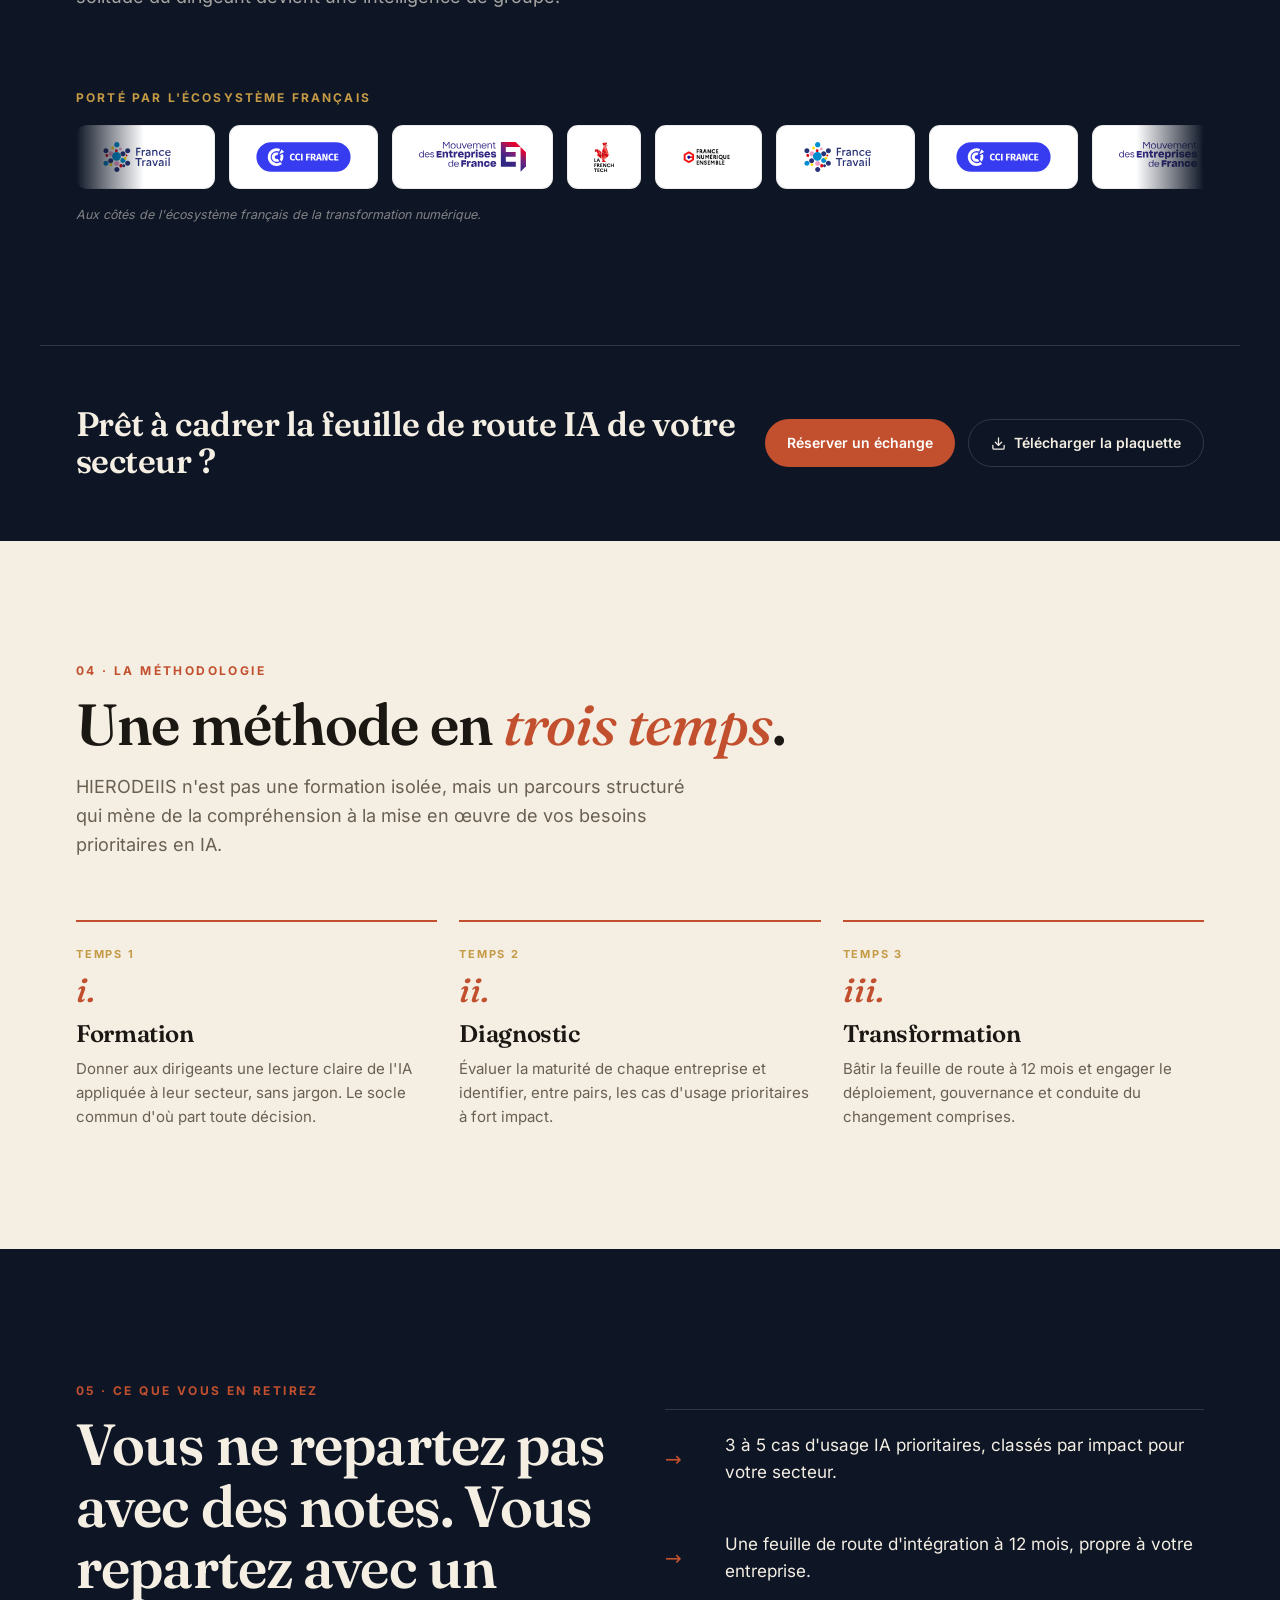
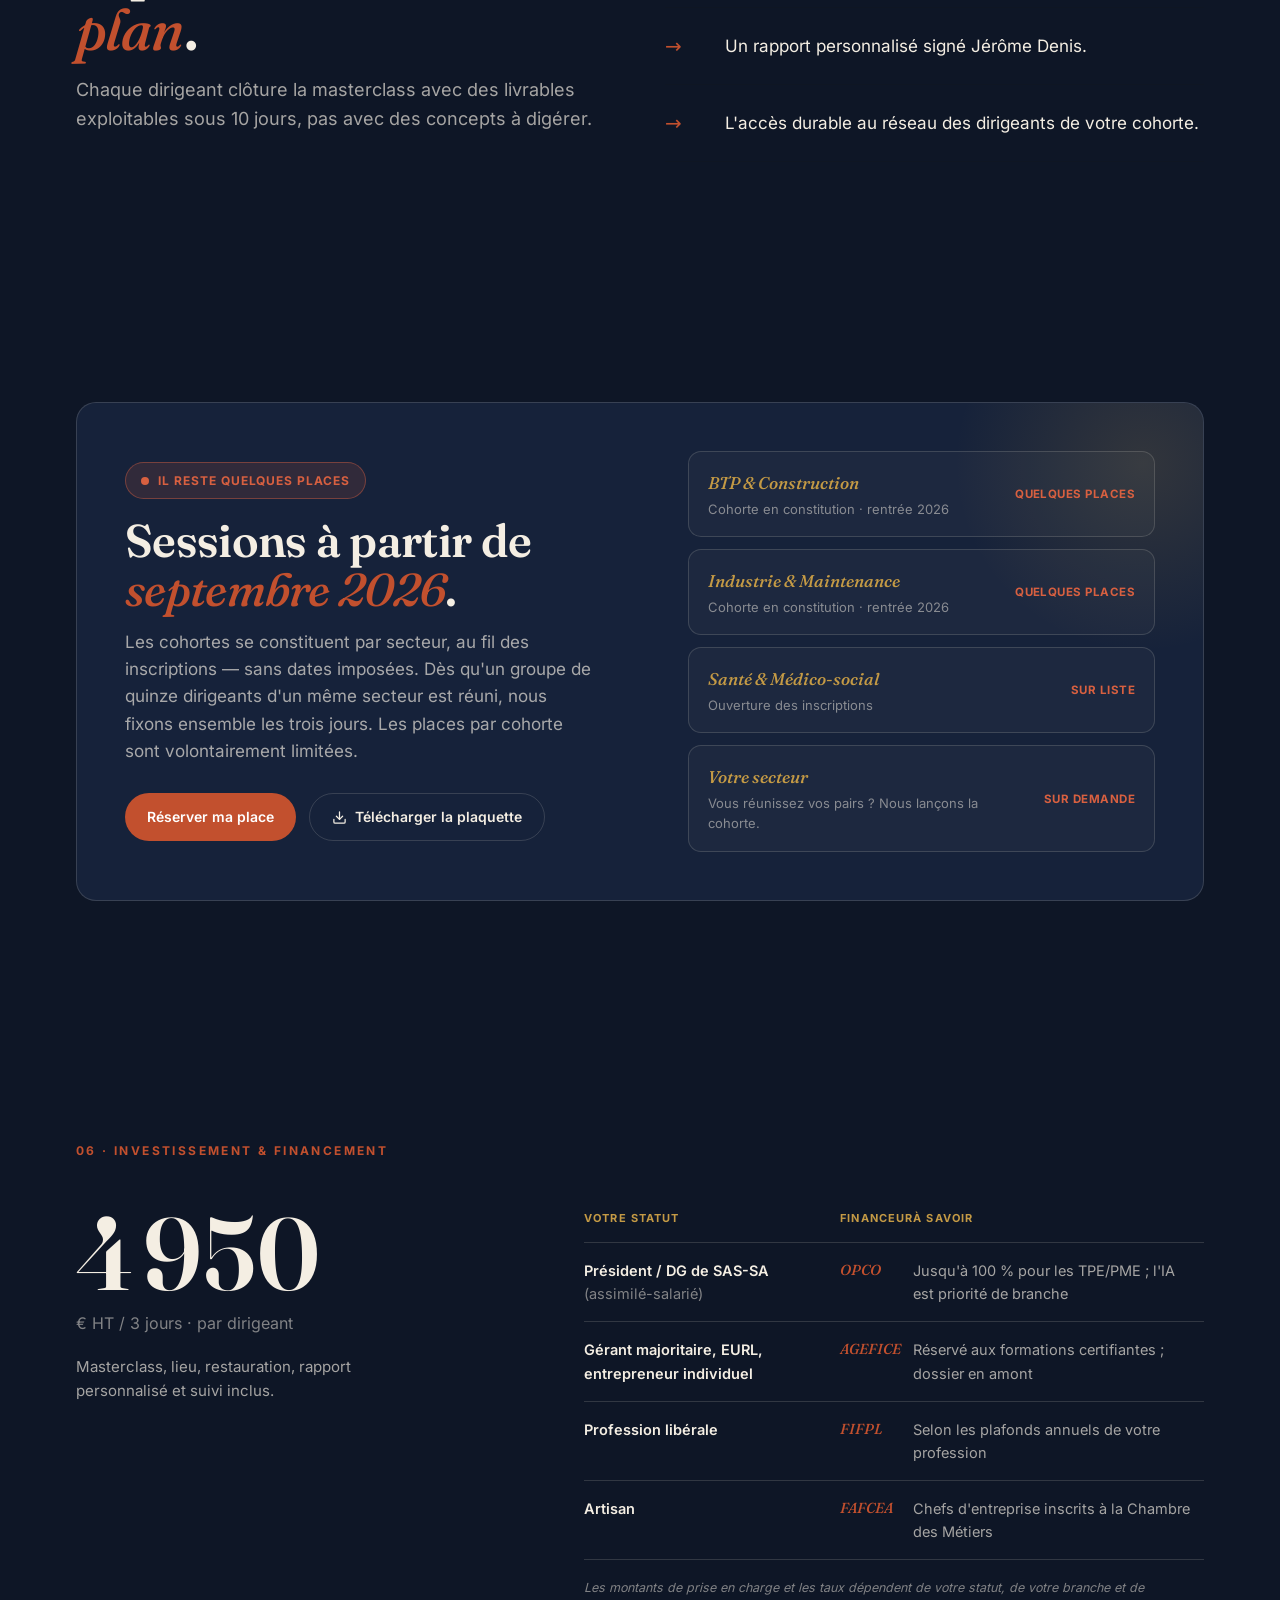
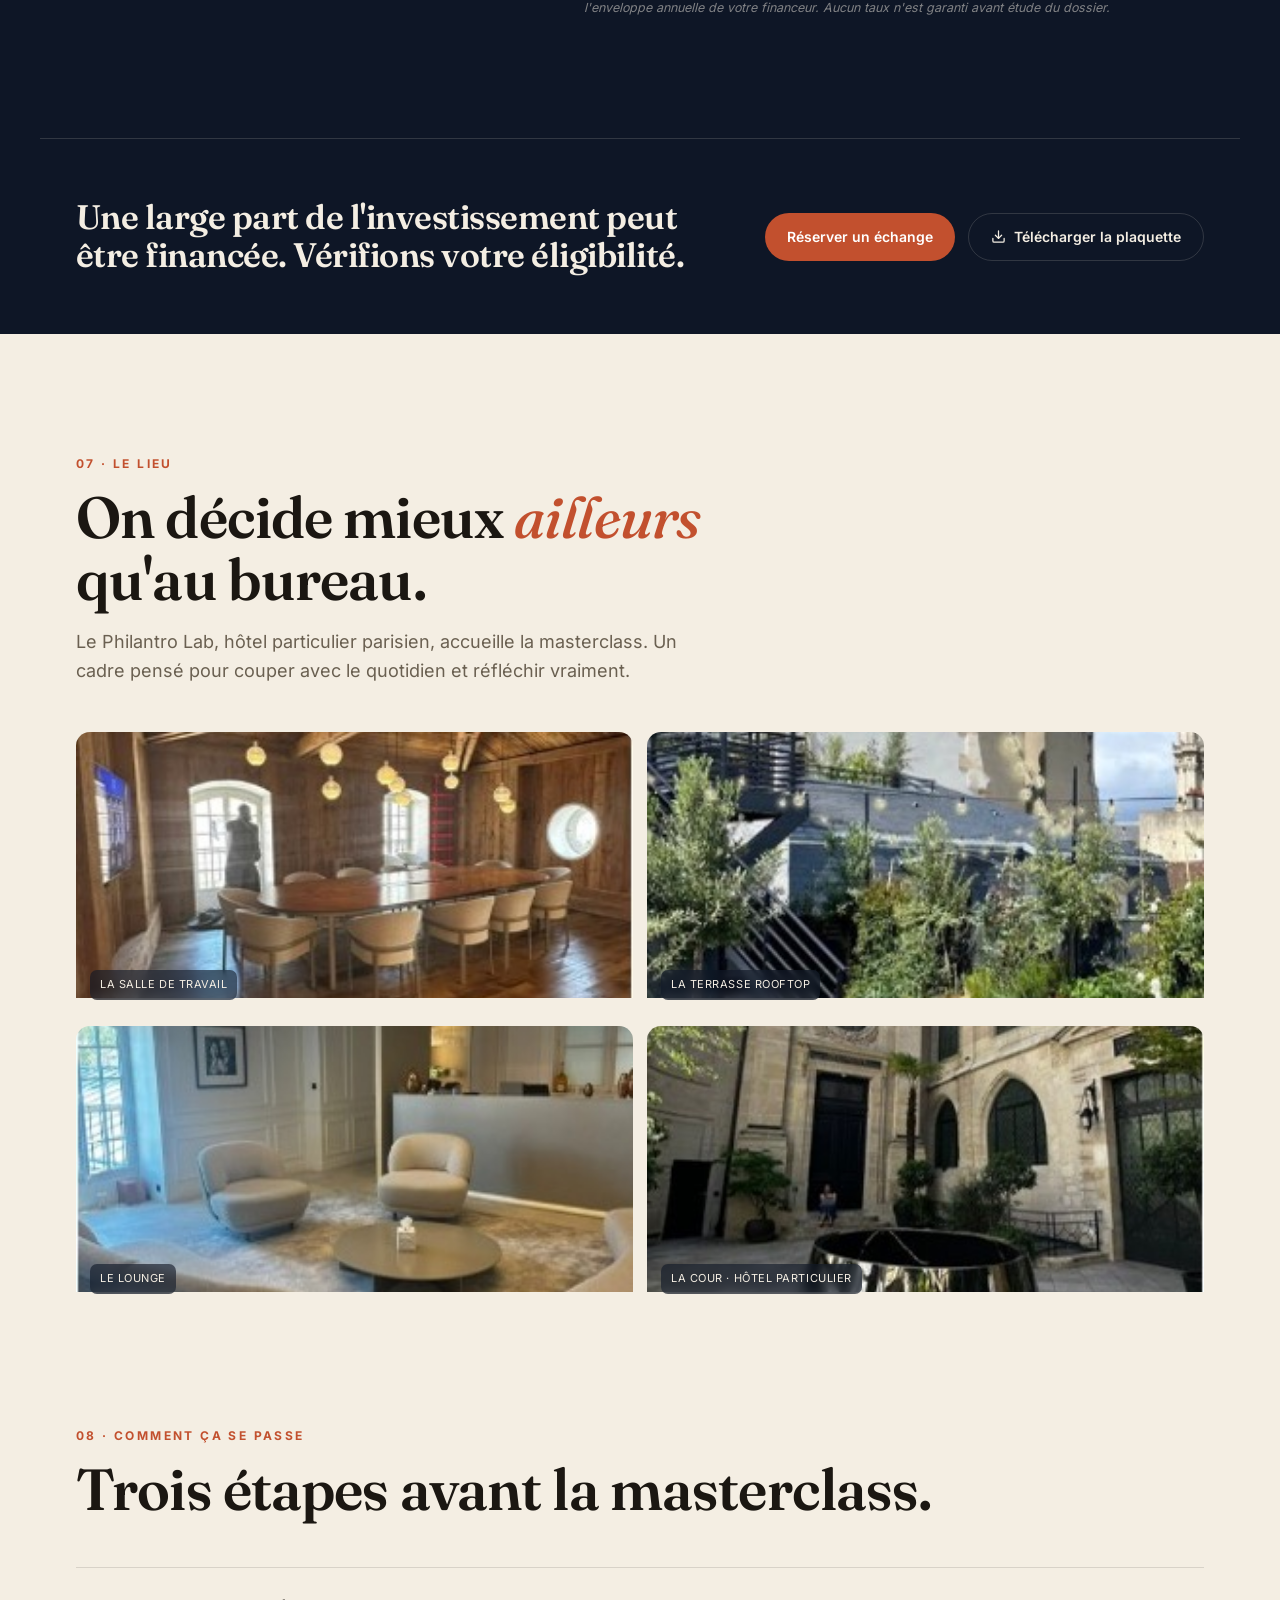
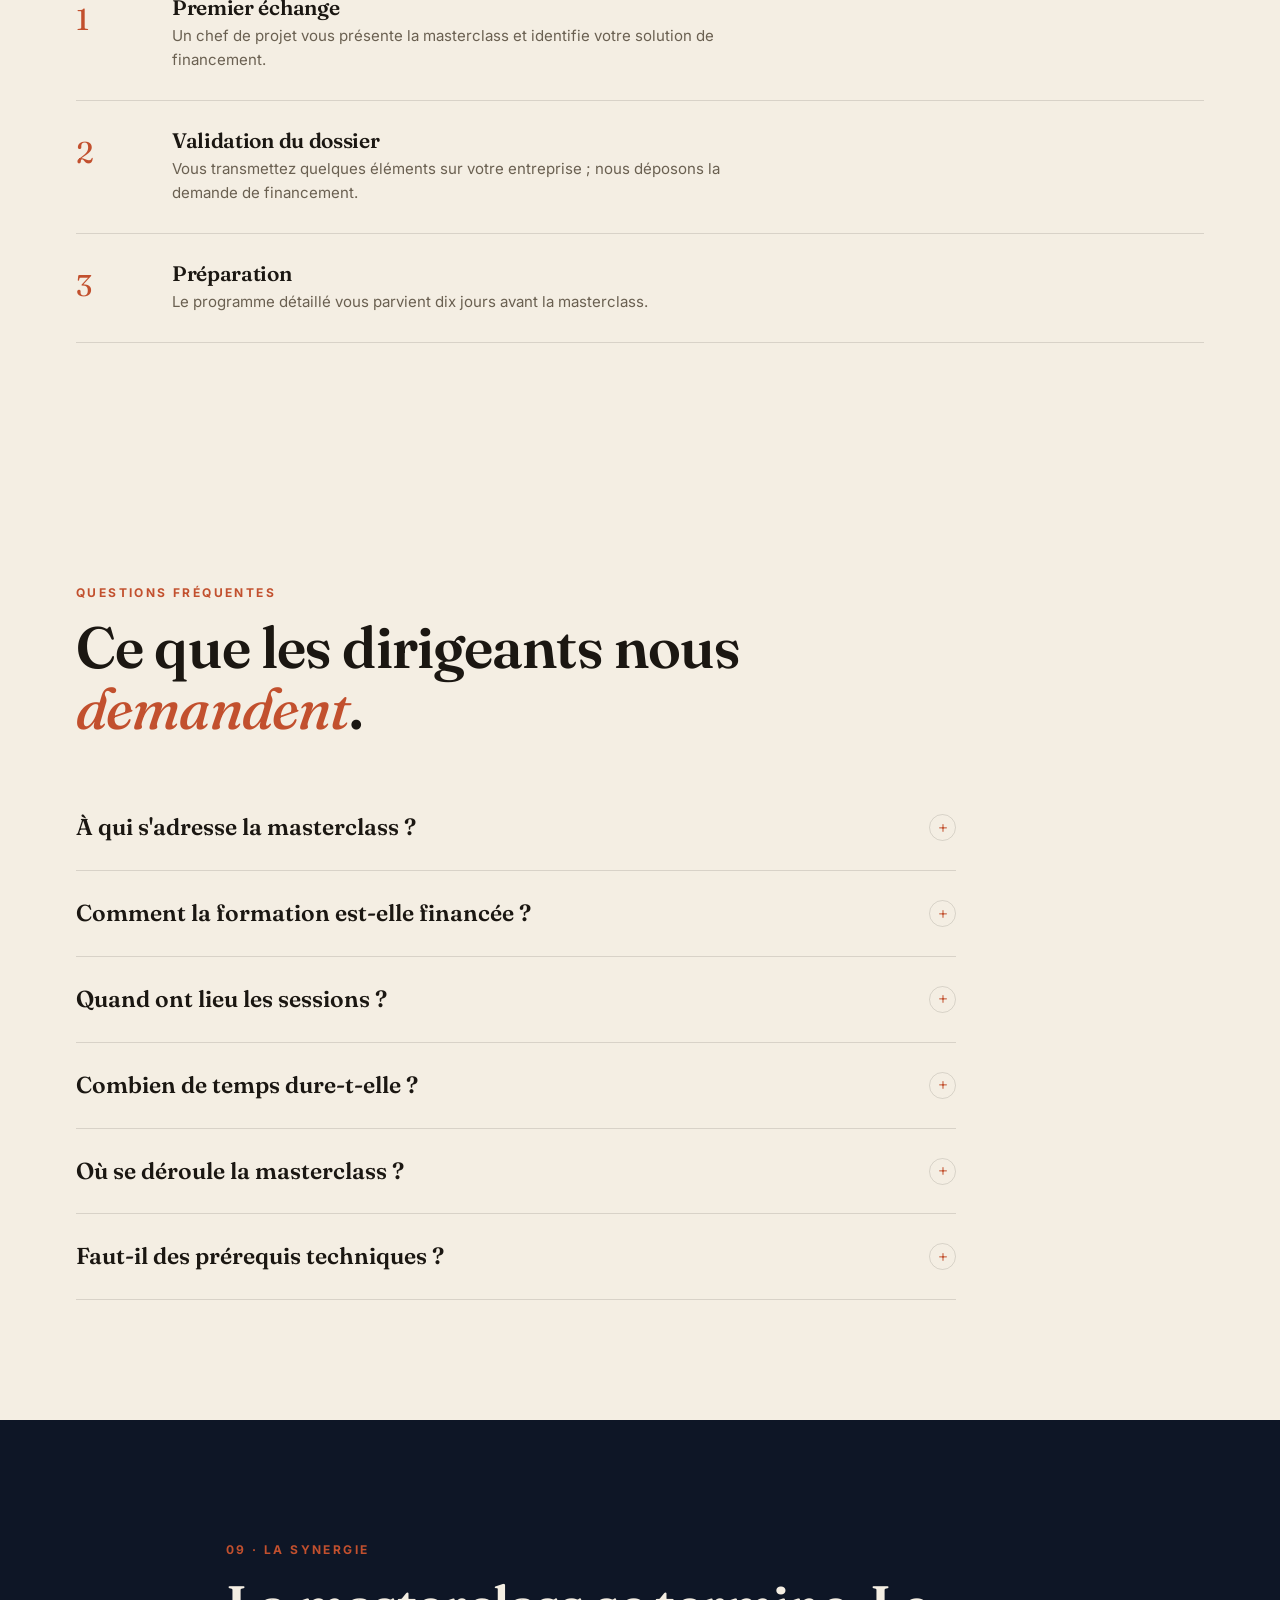
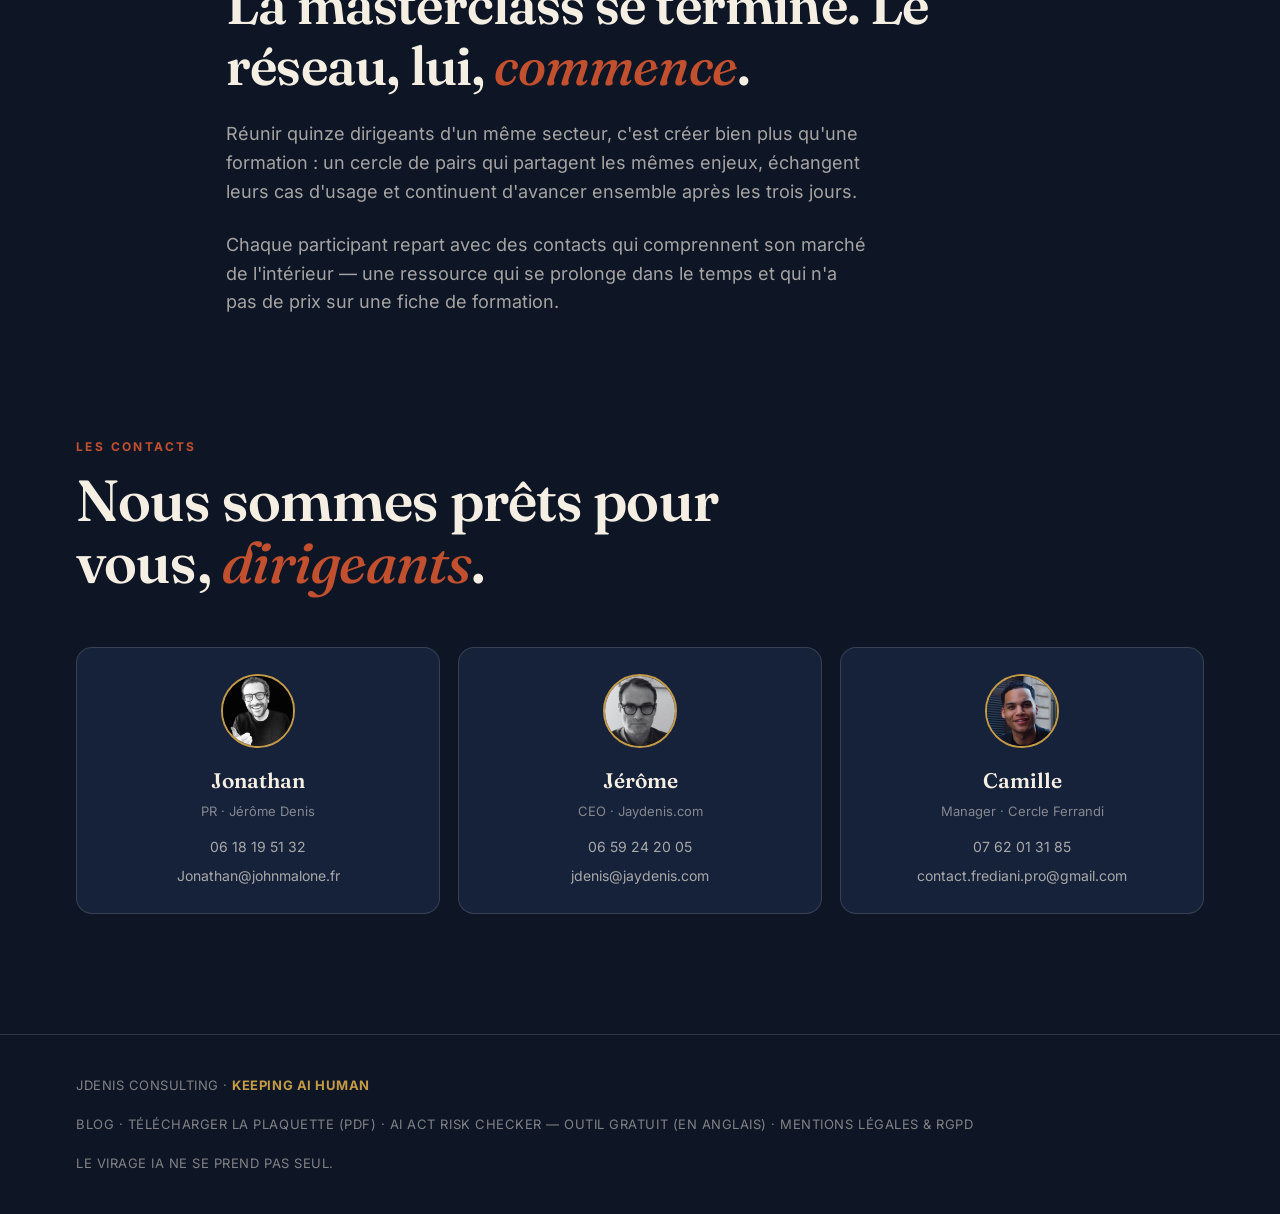
==== commit 597156cb: "SEO/GEO : entité, données structurées du Course, et deux résidus d'injection JS Résidus de la même f" ====
--- a/index.html
+++ b/index.html
@@ -5,7 +5,7 @@
 <meta name="viewport" content="width=device-width, initial-scale=1.0">
 <script>document.documentElement.classList.add('js');</script>
 <title>HIERODEIIS — La masterclass IA des dirigeants</title>
-<meta name="description" content="HIERODEIIS : 3 jours, 15 dirigeants d'un même secteur, une feuille de route IA concrète. La masterclass de transition IA de Jérôme Denis.">
+<meta name="description" content="L'IA s'adopte en interne quand les cas d'usage sont décidés entre pairs du même secteur. HIERODEIIS : 3 jours, 15 dirigeants, une feuille de route à 12 mois.">
 <meta name="robots" content="index, follow, max-image-preview:large, max-snippet:-1">
 <meta name="author" content="Jérôme Denis">
 <link rel="canonical" href="https://methodehierodeiis.com/">
@@ -25,7 +25,7 @@
 <meta name="twitter:description" content="3 jours, 15 dirigeants d'un même secteur, une feuille de route IA exploitable.">
 <meta name="twitter:image" content="https://methodehierodeiis.com/og-image.jpg">
 <script type="application/ld+json">
-{"@context":"https://schema.org","@type":"FAQPage","mainEntity":[
+{"@context":"https://schema.org","@type":"FAQPage","@id":"https://methodehierodeiis.com/#faq","mainEntityOfPage":{"@id":"https://methodehierodeiis.com/#webpage"},"inLanguage":"fr-FR","mainEntity":[
 {"@type":"Question","name":"À qui s'adresse la masterclass HIERODEIIS ?","acceptedAnswer":{"@type":"Answer","text":"À des dirigeants de TPE, PME et ETI d'un même secteur. Chaque cohorte réunit quinze dirigeants aux enjeux proches : ni experts techniques, ni novices — des décideurs qui veulent cadrer leur stratégie IA."}},
 {"@type":"Question","name":"Comment la formation est-elle financée ?","acceptedAnswer":{"@type":"Answer","text":"Selon votre statut, via votre OPCO, l'AGEFICE, le FIFPL ou le FAFCEA — jusqu'à 100 % pour les TPE/PME. Les taux dépendent de votre branche et de l'enveloppe annuelle de votre financeur ; aucun n'est garanti avant étude du dossier."}},
 {"@type":"Question","name":"Quand ont lieu les sessions ?","acceptedAnswer":{"@type":"Answer","text":"À partir de septembre 2026. Les cohortes se constituent par secteur, au fil des inscriptions : dès qu'un groupe de quinze dirigeants est réuni, les trois jours sont fixés. Les places par cohorte sont limitées."}},
@@ -36,11 +36,12 @@
 </script>
 <script type="application/ld+json">
 {"@context":"https://schema.org","@graph":[
-{"@type":"Organization","@id":"https://methodehierodeiis.com/#organization","name":"HIERODEIIS","alternateName":"Méthode HIERODEIIS","url":"https://methodehierodeiis.com/","logo":{"@type":"ImageObject","url":"https://methodehierodeiis.com/img/logo-hierodeiis.jpeg"},"description":"Masterclass de transition IA pour dirigeants : 3 jours immersifs, 15 dirigeants d'un même secteur, une feuille de route IA exploitable.","founder":{"@id":"https://methodehierodeiis.com/#jerome"},"sameAs":["https://jaydenis.com/"],"slogan":"Keeping AI Human"},
+{"@type":"Organization","@id":"https://methodehierodeiis.com/#organization","name":"HIERODEIIS","alternateName":"Méthode HIERODEIIS","url":"https://methodehierodeiis.com/","logo":{"@type":"ImageObject","url":"https://methodehierodeiis.com/img/logo-hierodeiis.jpeg"},"description":"Masterclass de transition IA pour dirigeants : 3 jours immersifs, 15 dirigeants d'un même secteur, une feuille de route IA exploitable.","founder":{"@id":"https://methodehierodeiis.com/#jerome"},"parentOrganization":{"@id":"https://methodehierodeiis.com/#jdenis-consulting"},"sameAs":["https://jaydenis.com/"],"slogan":"Keeping AI Human"},
+{"@type":"Organization","@id":"https://methodehierodeiis.com/#jdenis-consulting","name":"JDENIS Consulting","url":"https://jaydenis.com/","description":"Cabinet de conseil en intelligence artificielle et gouvernance des données, éditeur du site methodehierodeiis.com et propriétaire de la méthode HIERODEIIS.","founder":{"@id":"https://methodehierodeiis.com/#jerome"},"email":"jdenis@jaydenis.com","address":{"@type":"PostalAddress","addressLocality":"Toulouse","addressCountry":"FR"},"identifier":[{"@type":"PropertyValue","propertyID":"SIRET","value":"47902067900037"}],"sameAs":["https://jaydenis.com/"],"subOrganization":{"@id":"https://methodehierodeiis.com/#organization"}},
 {"@type":"Person","@id":"https://methodehierodeiis.com/#jerome","name":"Jérôme Denis","jobTitle":"Créateur de la méthode HIERODEIIS, consultant senior IA et gouvernance des données","worksFor":{"@id":"https://methodehierodeiis.com/#organization"},"url":"https://jaydenis.com/","sameAs":["https://jaydenis.com/"],"image":"https://methodehierodeiis.com/img/jerome-denis.jpg","knowsAbout":["Intelligence artificielle","Gouvernance des données","Transformation digitale","Stratégie IA sectorielle"]},
 {"@type":"WebSite","@id":"https://methodehierodeiis.com/#website","url":"https://methodehierodeiis.com/","name":"HIERODEIIS — La masterclass IA des dirigeants","inLanguage":"fr-FR","publisher":{"@id":"https://methodehierodeiis.com/#organization"}},
-{"@type":"WebPage","@id":"https://methodehierodeiis.com/#webpage","url":"https://methodehierodeiis.com/","name":"HIERODEIIS — La masterclass IA des dirigeants","isPartOf":{"@id":"https://methodehierodeiis.com/#website"},"about":{"@id":"https://methodehierodeiis.com/#organization"},"primaryImageOfPage":"https://methodehierodeiis.com/img/jerome-denis.jpg","inLanguage":"fr-FR"},
-{"@type":"Course","@id":"https://methodehierodeiis.com/#course","name":"HIERODEIIS — Masterclass IA des dirigeants","description":"Trois jours immersifs où quinze dirigeants d'un même secteur identifient leurs cas d'usage IA prioritaires et construisent une feuille de route d'intégration à 12 mois.","provider":{"@id":"https://methodehierodeiis.com/#organization"},"inLanguage":"fr-FR","educationalLevel":"Dirigeants et cadres dirigeants","teaches":["Stratégie IA sectorielle","Cas d'usage IA prioritaires","Feuille de route d'intégration IA à 12 mois","Gouvernance de l'IA"],"offers":{"@type":"Offer","price":"4950","priceCurrency":"EUR","availability":"https://schema.org/InStock","url":"https://methodehierodeiis.com/#investissement","priceSpecification":{"@type":"PriceSpecification","price":"4950","priceCurrency":"EUR","valueAddedTaxIncluded":false}},"hasCourseInstance":{"@type":"CourseInstance","courseMode":"Onsite","courseWorkload":"P3D","instructor":{"@id":"https://methodehierodeiis.com/#jerome"},"location":{"@type":"Place","name":"Le Philantro Lab","address":{"@type":"PostalAddress","addressLocality":"Paris","addressCountry":"FR"}}}},
+{"@type":"WebPage","@id":"https://methodehierodeiis.com/#webpage","url":"https://methodehierodeiis.com/","name":"HIERODEIIS — La masterclass IA des dirigeants","isPartOf":{"@id":"https://methodehierodeiis.com/#website"},"about":{"@id":"https://methodehierodeiis.com/#course"},"primaryImageOfPage":{"@type":"ImageObject","url":"https://methodehierodeiis.com/og-image.jpg","width":1200,"height":630},"publisher":{"@id":"https://methodehierodeiis.com/#jdenis-consulting"},"breadcrumb":{"@id":"https://methodehierodeiis.com/#breadcrumb"},"inLanguage":"fr-FR"},
+{"@type":"Course","@id":"https://methodehierodeiis.com/#course","name":"HIERODEIIS — Masterclass IA des dirigeants","url":"https://methodehierodeiis.com/","description":"Trois jours immersifs où quinze dirigeants d'un même secteur identifient leurs cas d'usage IA prioritaires et construisent une feuille de route d'intégration à 12 mois. Livrables sous dix jours : 3 à 5 cas d'usage prioritaires, une feuille de route à 12 mois et un rapport personnalisé.","image":"https://methodehierodeiis.com/og-image.jpg","provider":{"@id":"https://methodehierodeiis.com/#organization"},"inLanguage":"fr-FR","educationalLevel":"Dirigeants et cadres dirigeants","timeRequired":"P3D","coursePrerequisites":"Aucun prérequis technique.","financialAidEligible":"Financement possible selon le statut du dirigeant : OPCO, AGEFICE, FIFPL ou FAFCEA.","audience":{"@type":"EducationalAudience","educationalRole":"Dirigeant","audienceType":"Dirigeants de TPE, PME et ETI d'un même secteur"},"about":[{"@type":"Thing","name":"Intelligence artificielle en entreprise"},{"@type":"Thing","name":"Adoption de l'IA en interne"},{"@type":"Thing","name":"Stratégie IA sectorielle"}],"teaches":["Stratégie IA sectorielle","Cas d'usage IA prioritaires","Feuille de route d'intégration IA à 12 mois","Gouvernance de l'IA"],"offers":{"@type":"Offer","@id":"https://methodehierodeiis.com/#offer","name":"Masterclass HIERODEIIS — 3 jours, par dirigeant","description":"4 950 € HT par dirigeant pour les 3 jours. Masterclass, lieu, restauration, rapport personnalisé et suivi inclus. Prix hors taxes, hors TVA applicable.","price":"4950","priceCurrency":"EUR","availability":"https://schema.org/InStock","category":"Formation professionnelle continue","url":"https://methodehierodeiis.com/#investissement","seller":{"@id":"https://methodehierodeiis.com/#jdenis-consulting"},"priceSpecification":{"@type":"PriceSpecification","name":"Prix hors taxes par dirigeant","price":"4950","priceCurrency":"EUR","valueAddedTaxIncluded":false}},"hasCourseInstance":{"@type":"CourseInstance","@id":"https://methodehierodeiis.com/#courseinstance","name":"Cohorte sectorielle HIERODEIIS — 3 jours","description":"Cohorte constituée par secteur d'activité, au fil des inscriptions : dès que quinze dirigeants d'un même secteur sont réunis, les trois jours sont fixés avec le groupe. Aucune date imposée au calendrier.","courseMode":"Onsite","courseWorkload":"P3D","inLanguage":"fr-FR","maximumAttendeeCapacity":15,"instructor":{"@id":"https://methodehierodeiis.com/#jerome"},"offers":{"@id":"https://methodehierodeiis.com/#offer"},"location":{"@type":"Place","name":"Le Philantro Lab","address":{"@type":"PostalAddress","addressLocality":"Paris","addressCountry":"FR"}}}},
 {"@type":"BreadcrumbList","@id":"https://methodehierodeiis.com/#breadcrumb","itemListElement":[
 {"@type":"ListItem","position":1,"name":"Accueil","item":"https://methodehierodeiis.com/"},
 {"@type":"ListItem","position":2,"name":"Masterclass HIERODEIIS"}]}
@@ -583,7 +584,7 @@
 <footer>
   <div class="wrap">
     <div><a href="https://jaydenis.com/" target="_blank" rel="noopener">JDENIS Consulting</a> · <b>Keeping AI Human</b></div>
-    <div><a href="blog/">Blog</a> · <a href="plaquette-hierodeiis.pdf" download>Télécharger la plaquette (PDF)</a> · <a href="mentions-legales.html">Mentions légales &amp; RGPD</a></div>
+    <div><a href="blog/">Blog</a> · <a href="plaquette-hierodeiis.pdf" download>Télécharger la plaquette (PDF)</a> · <a href="https://jaydenis.com/ai-act-risk-checker.html?utm_source=methodehierodeiis&amp;utm_medium=footer&amp;utm_campaign=ai-act-risk-checker" target="_blank" rel="noopener">AI Act Risk Checker — outil gratuit (en anglais)</a> · <a href="mentions-legales.html">Mentions légales &amp; RGPD</a></div>
     <div>Le virage IA ne se prend pas seul.</div>
   </div>
 </footer>
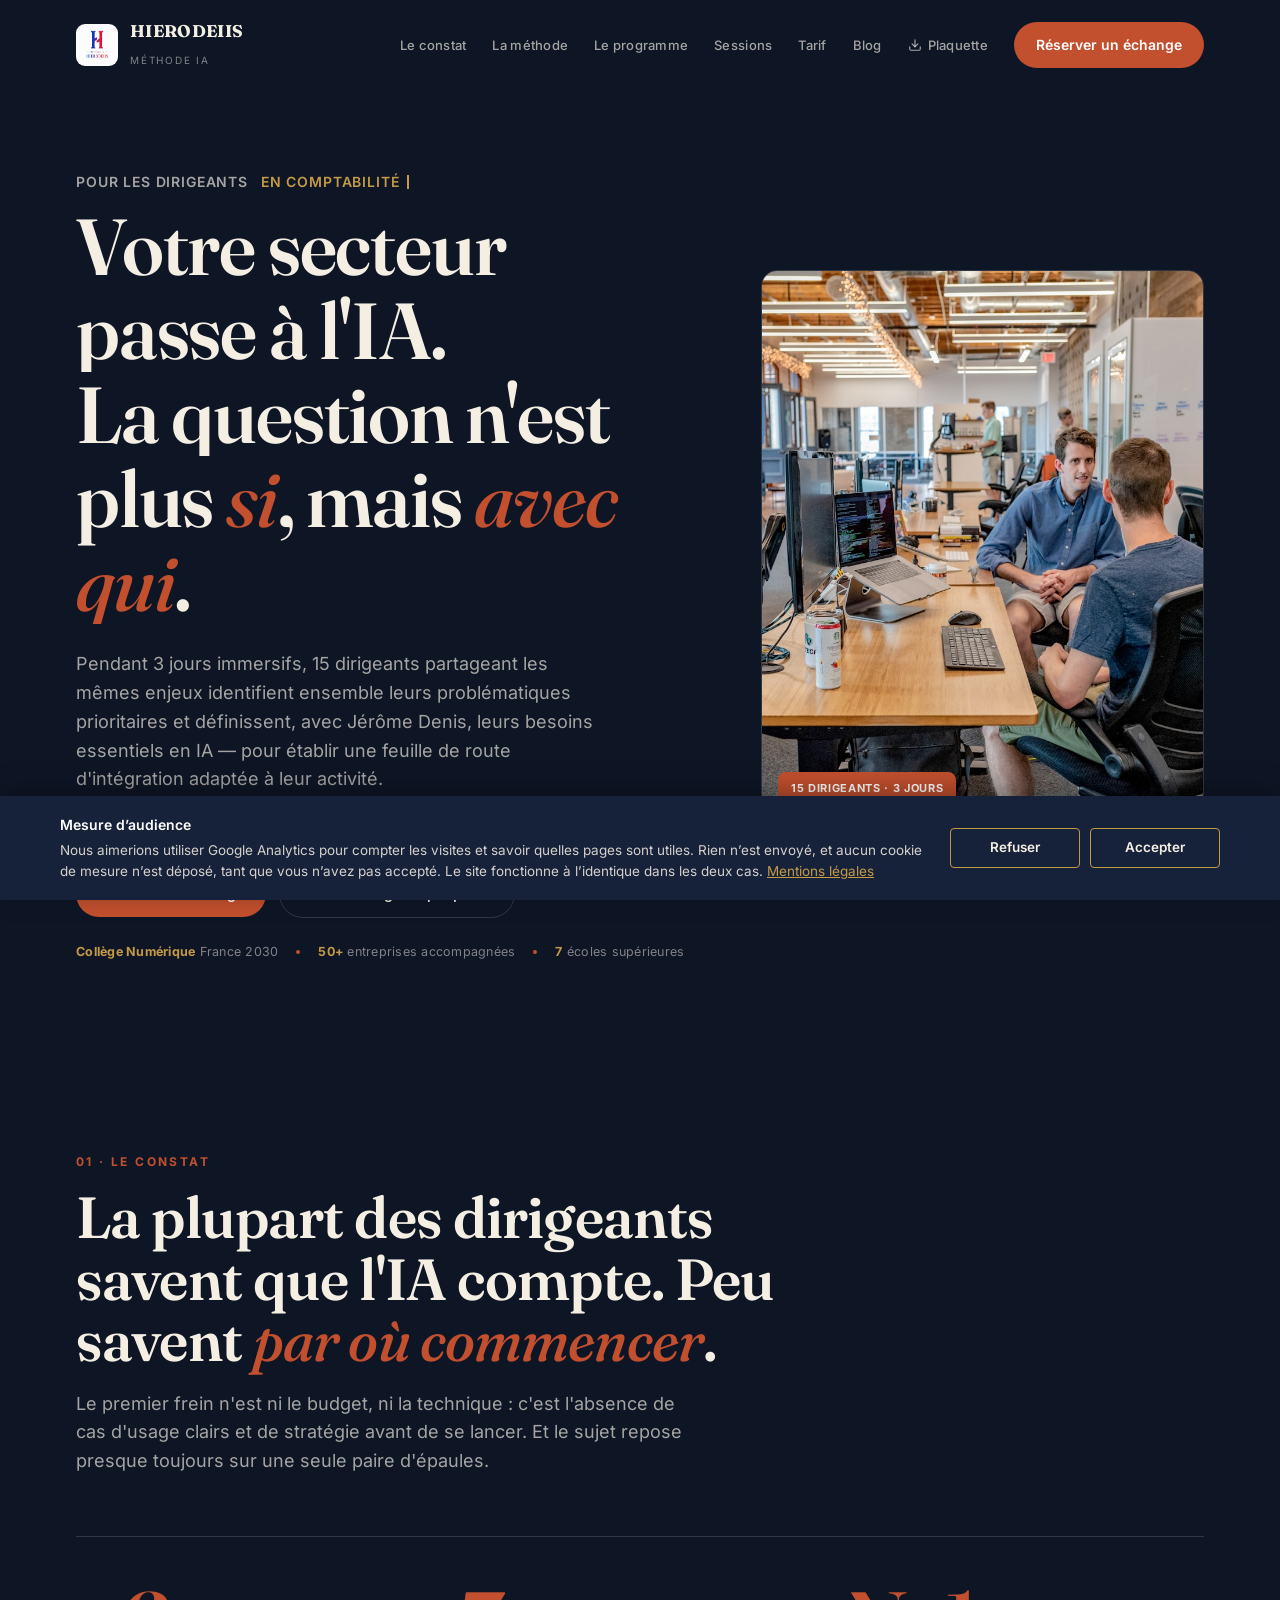
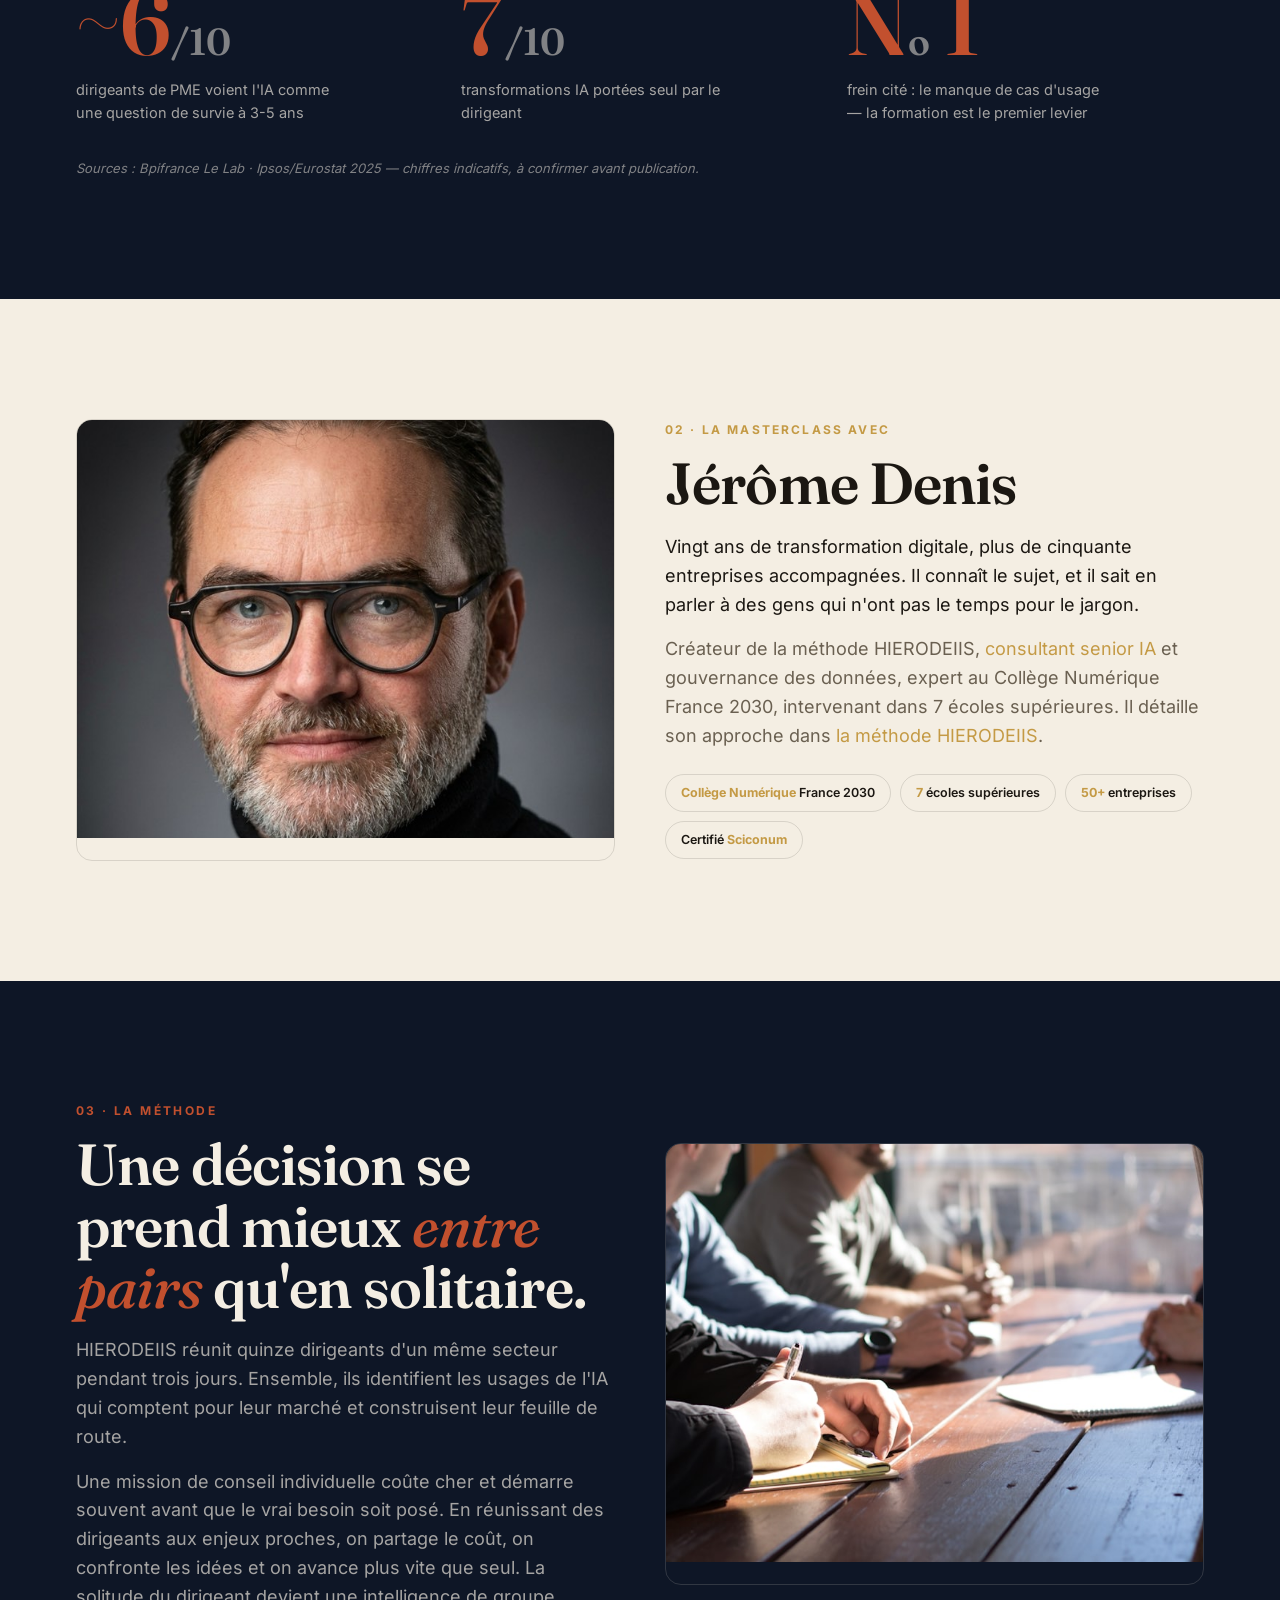
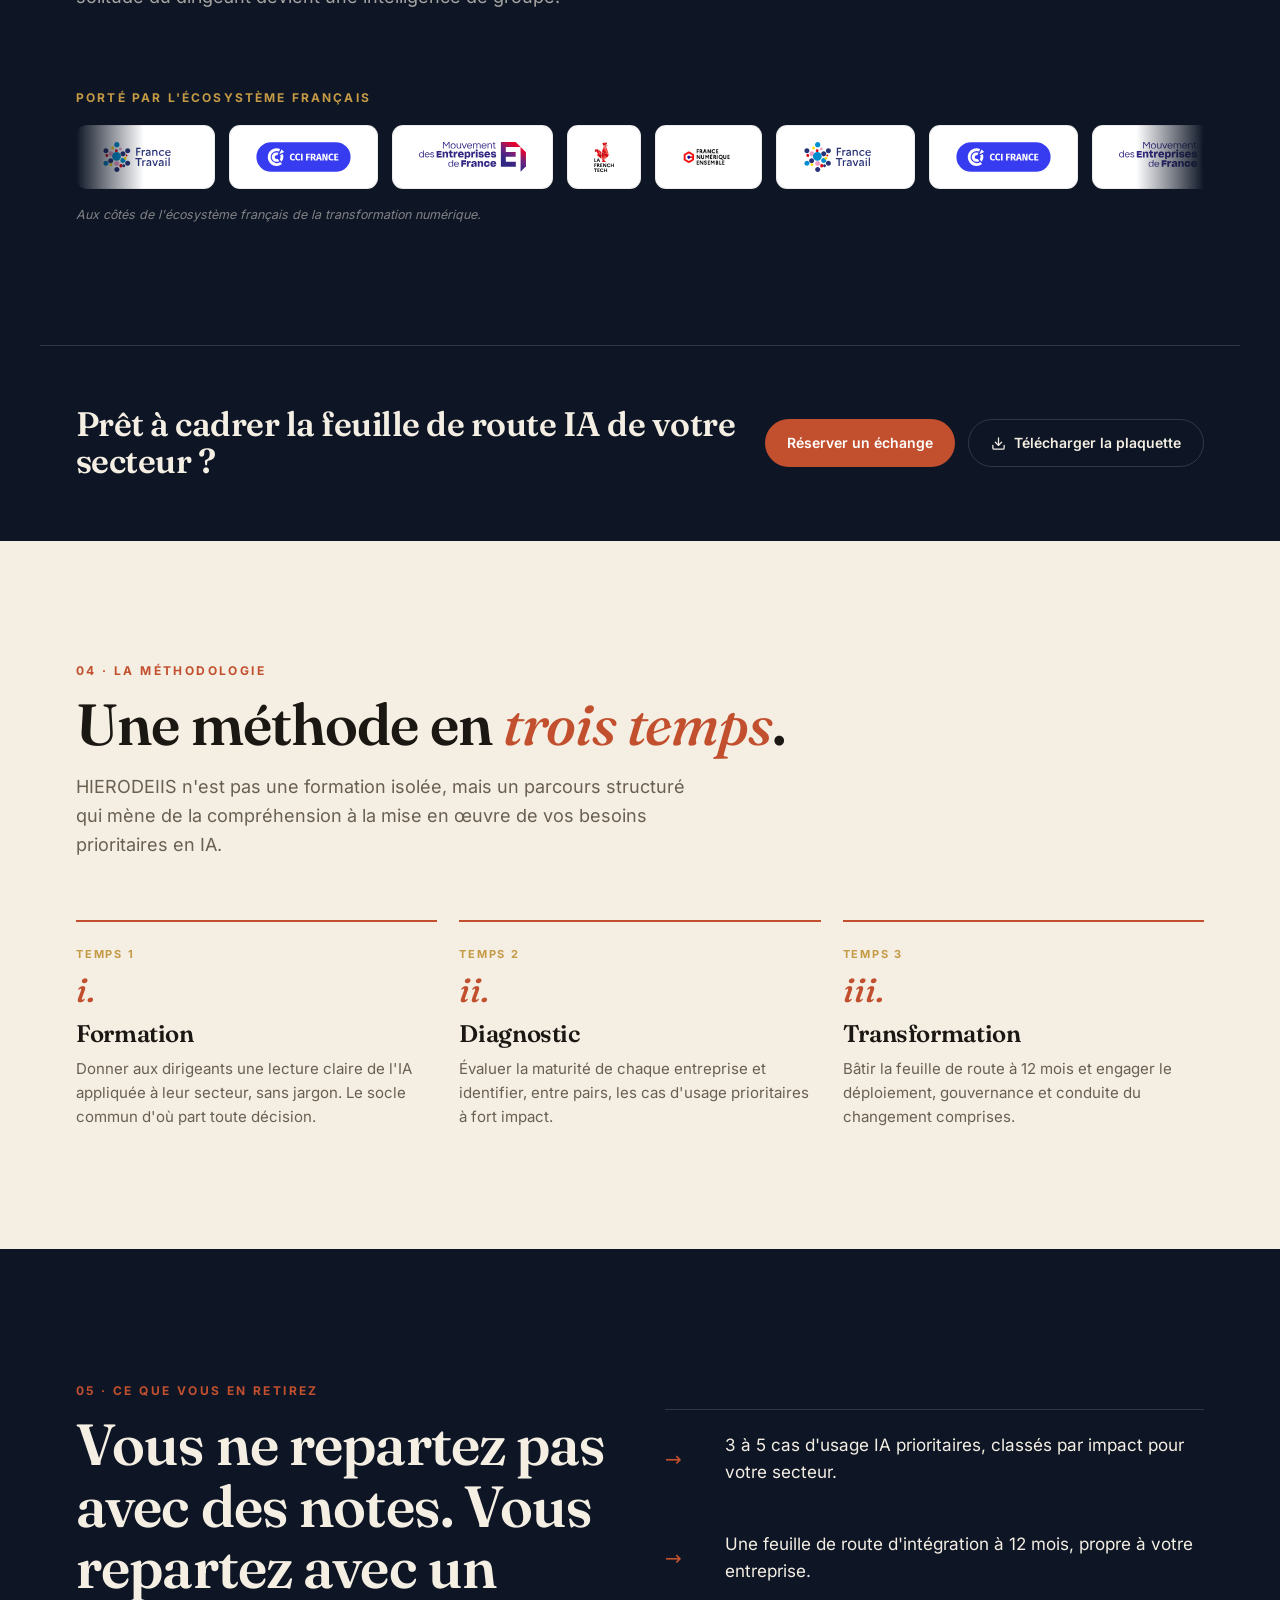
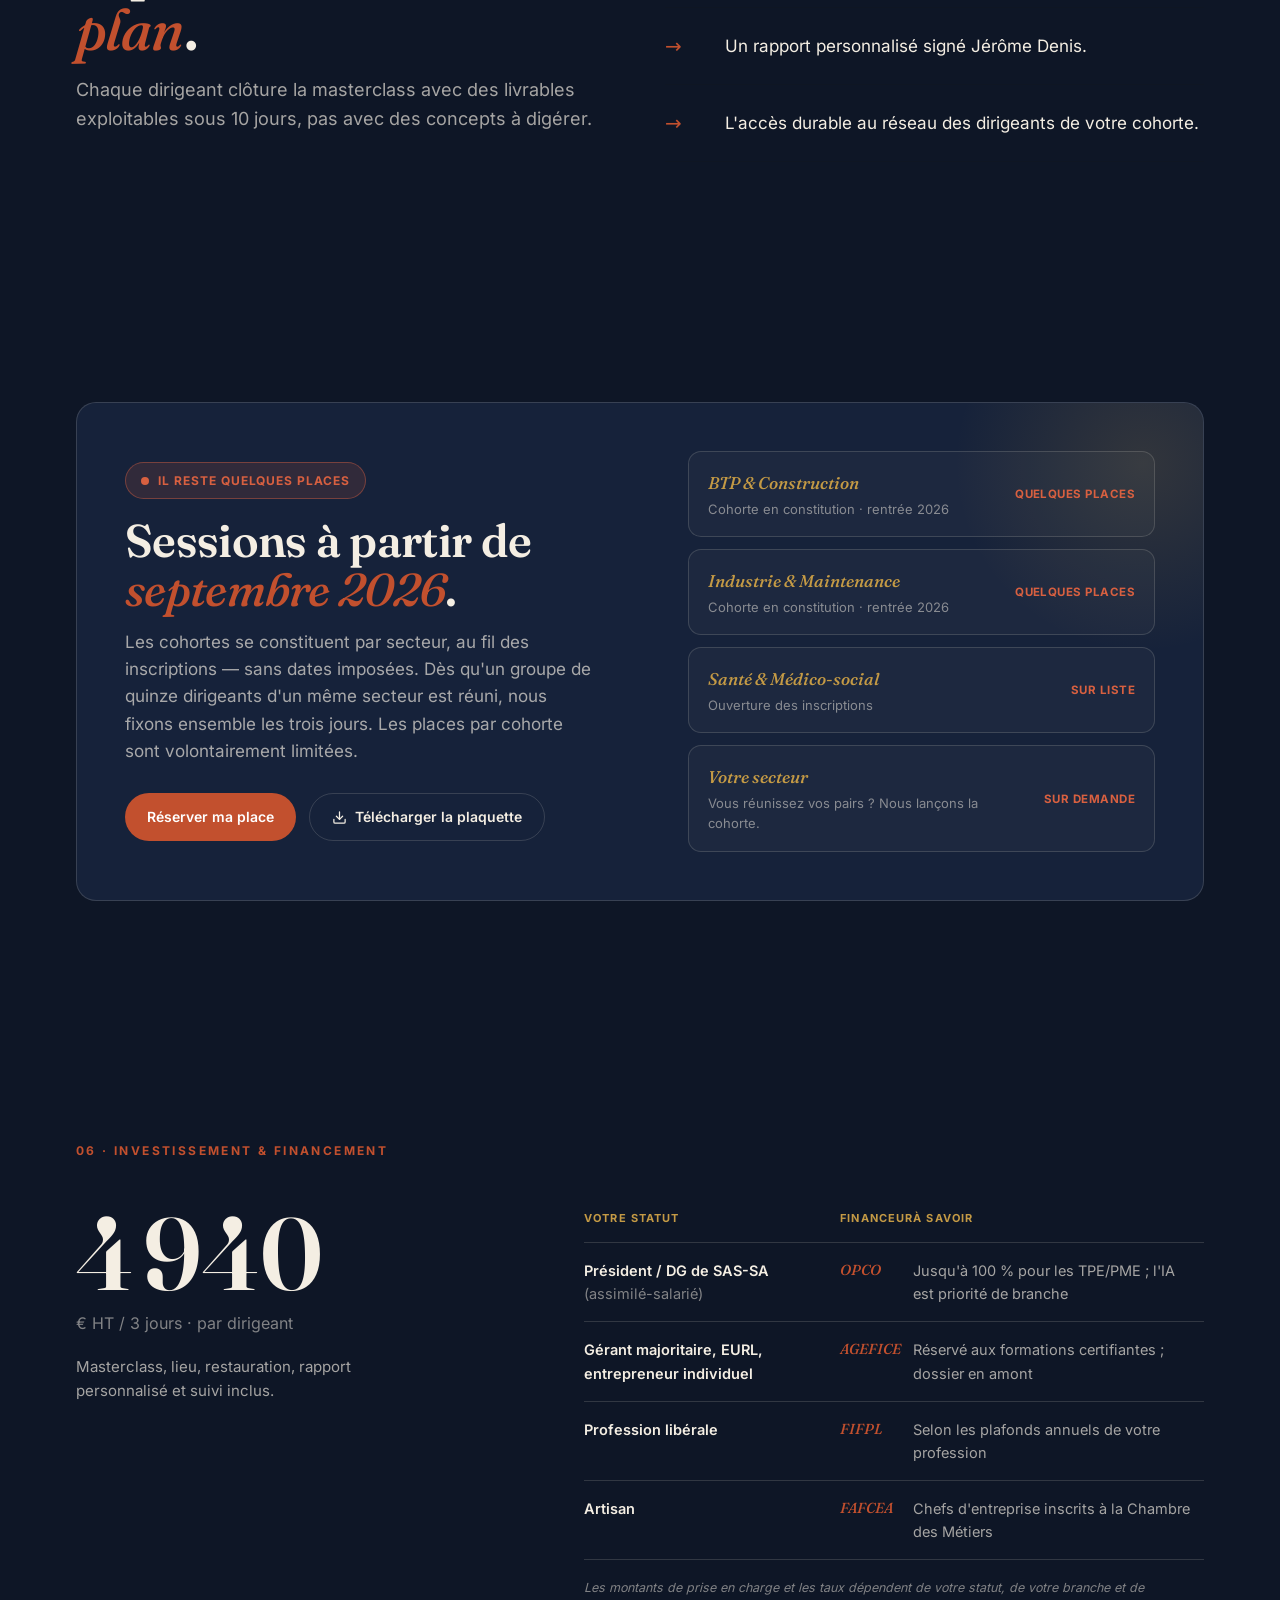
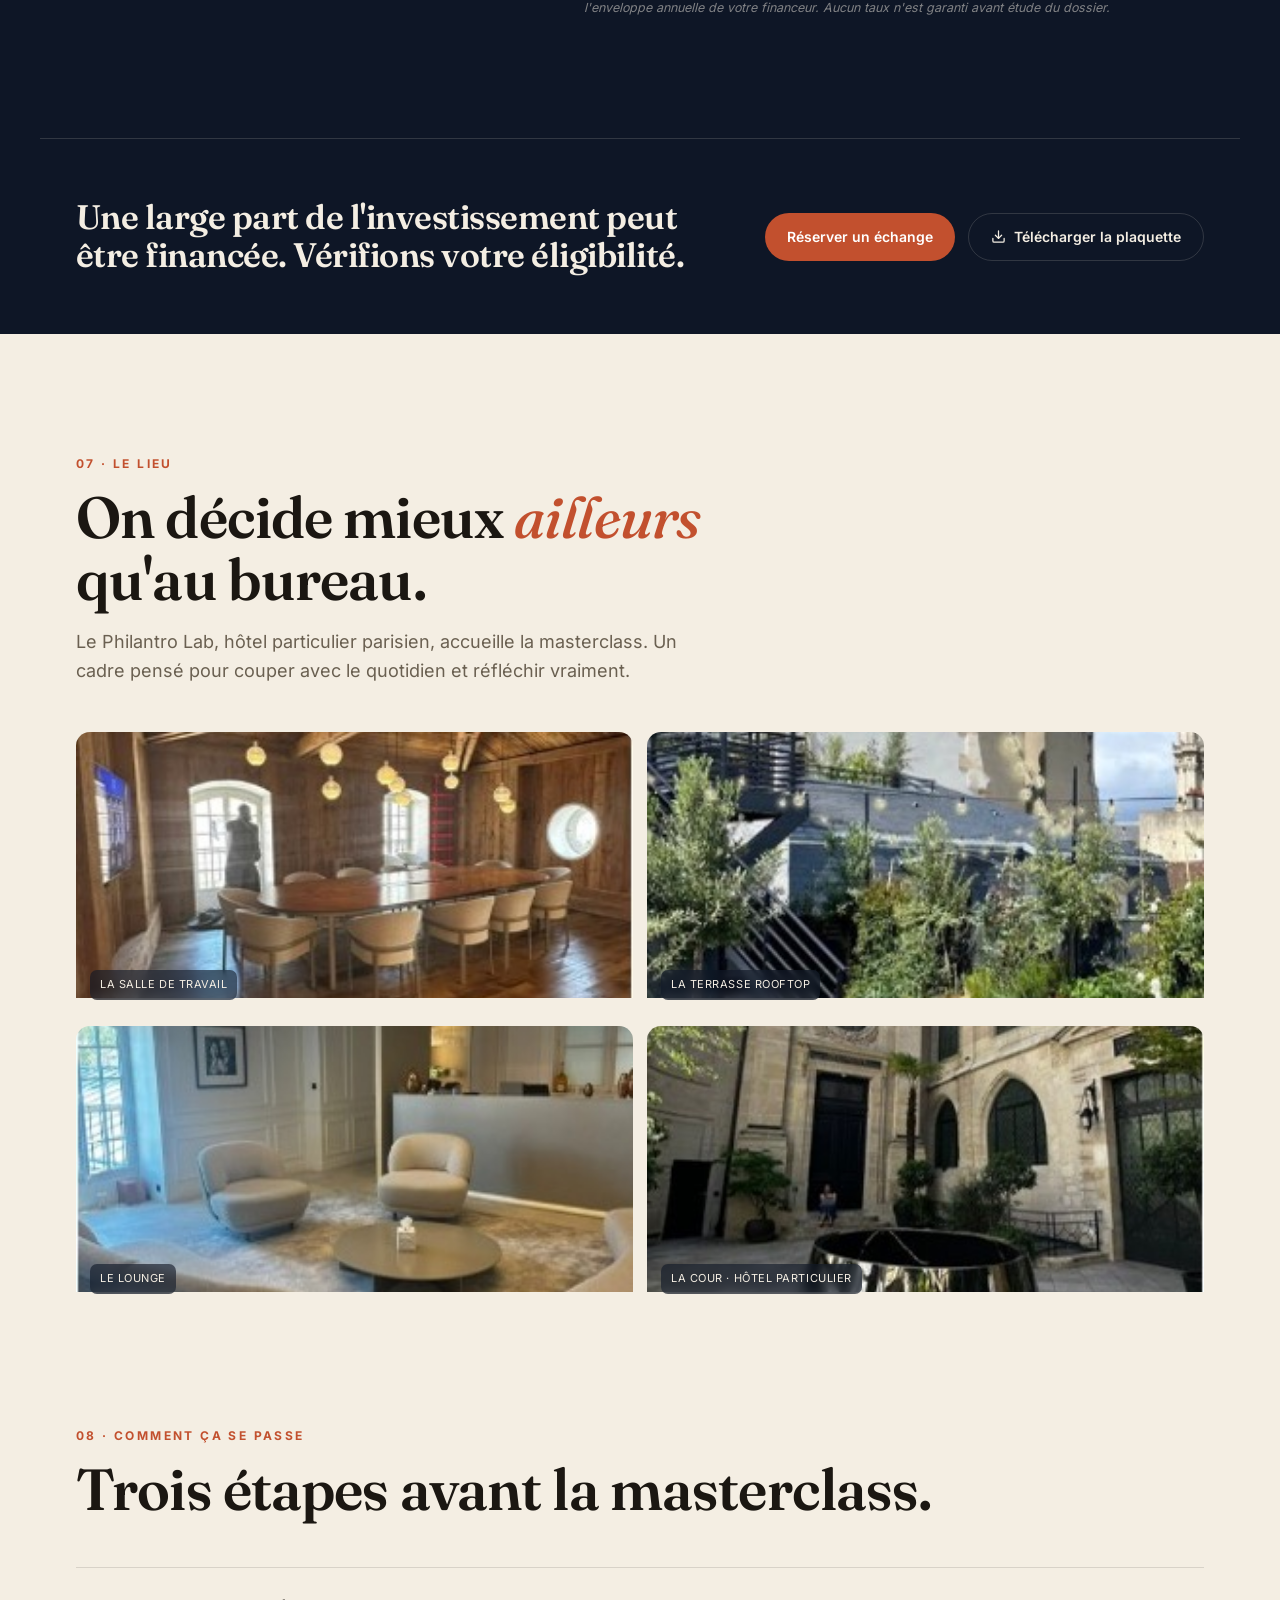
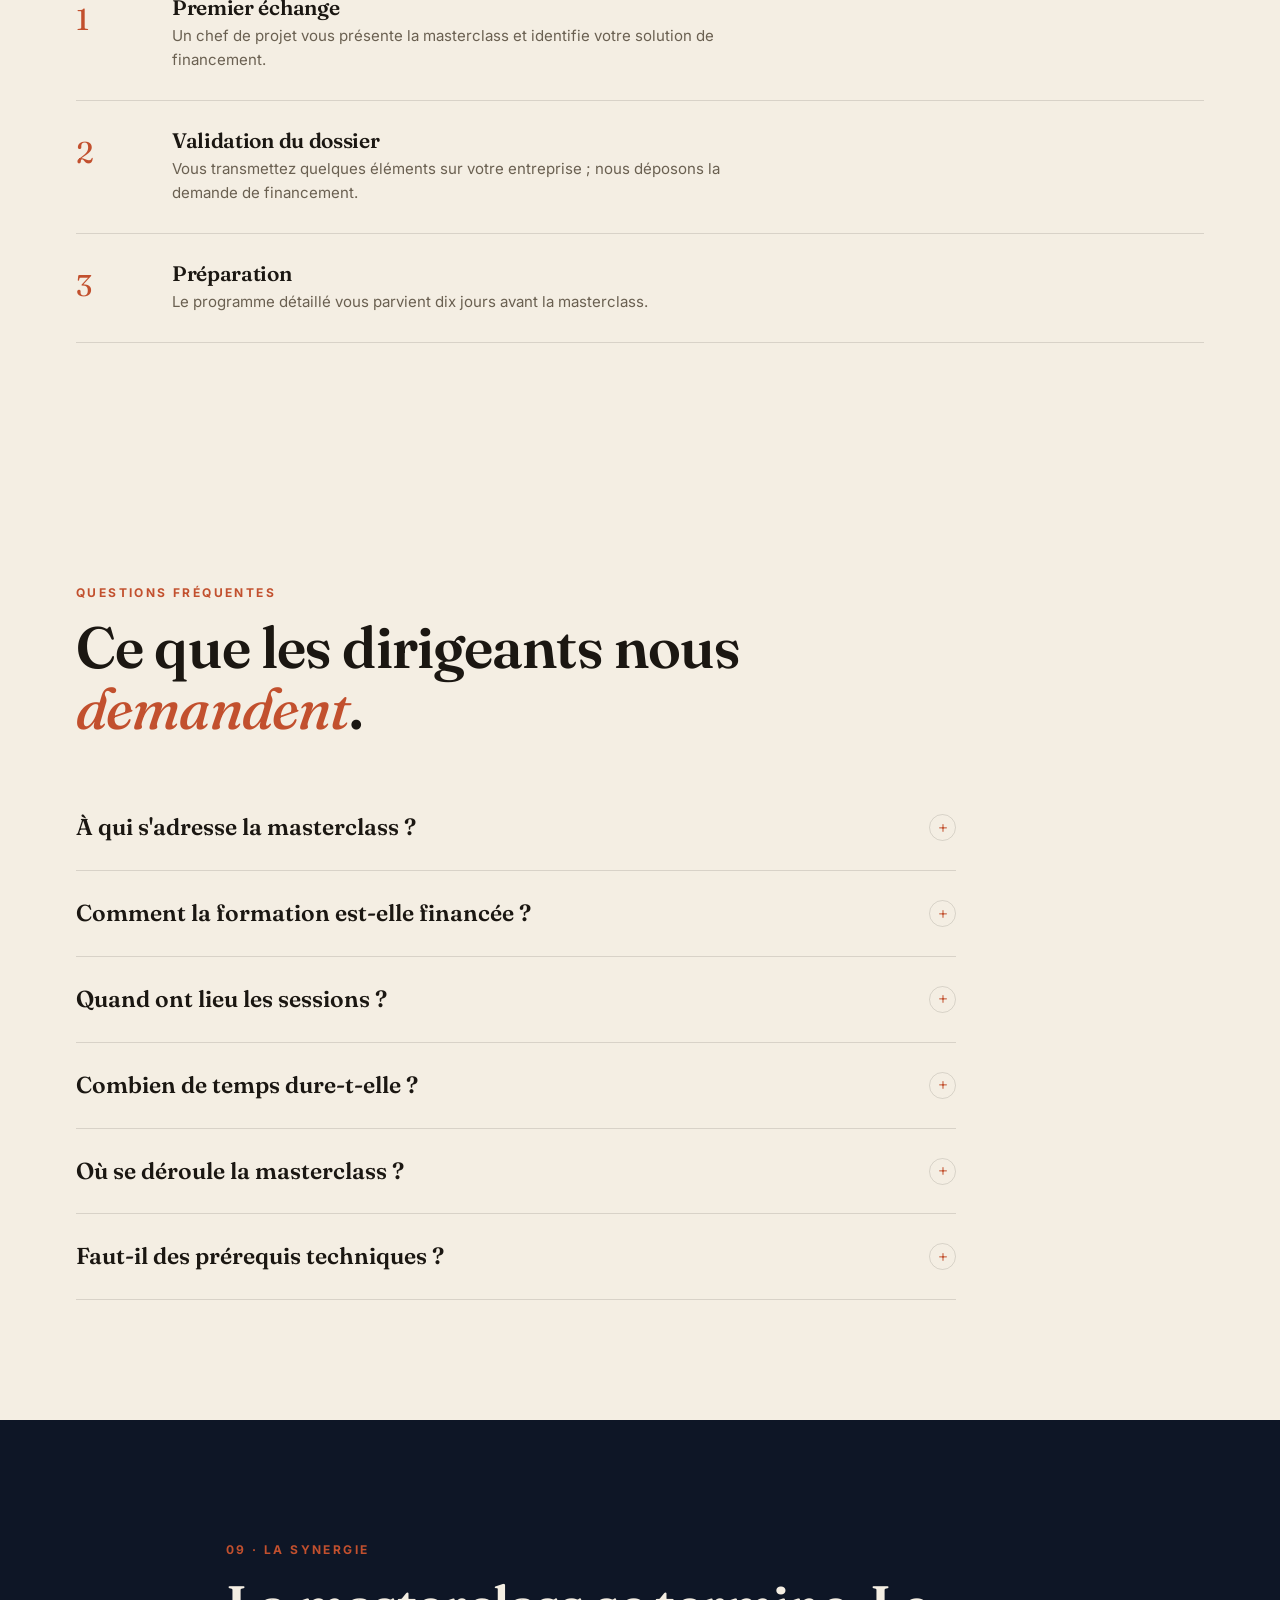
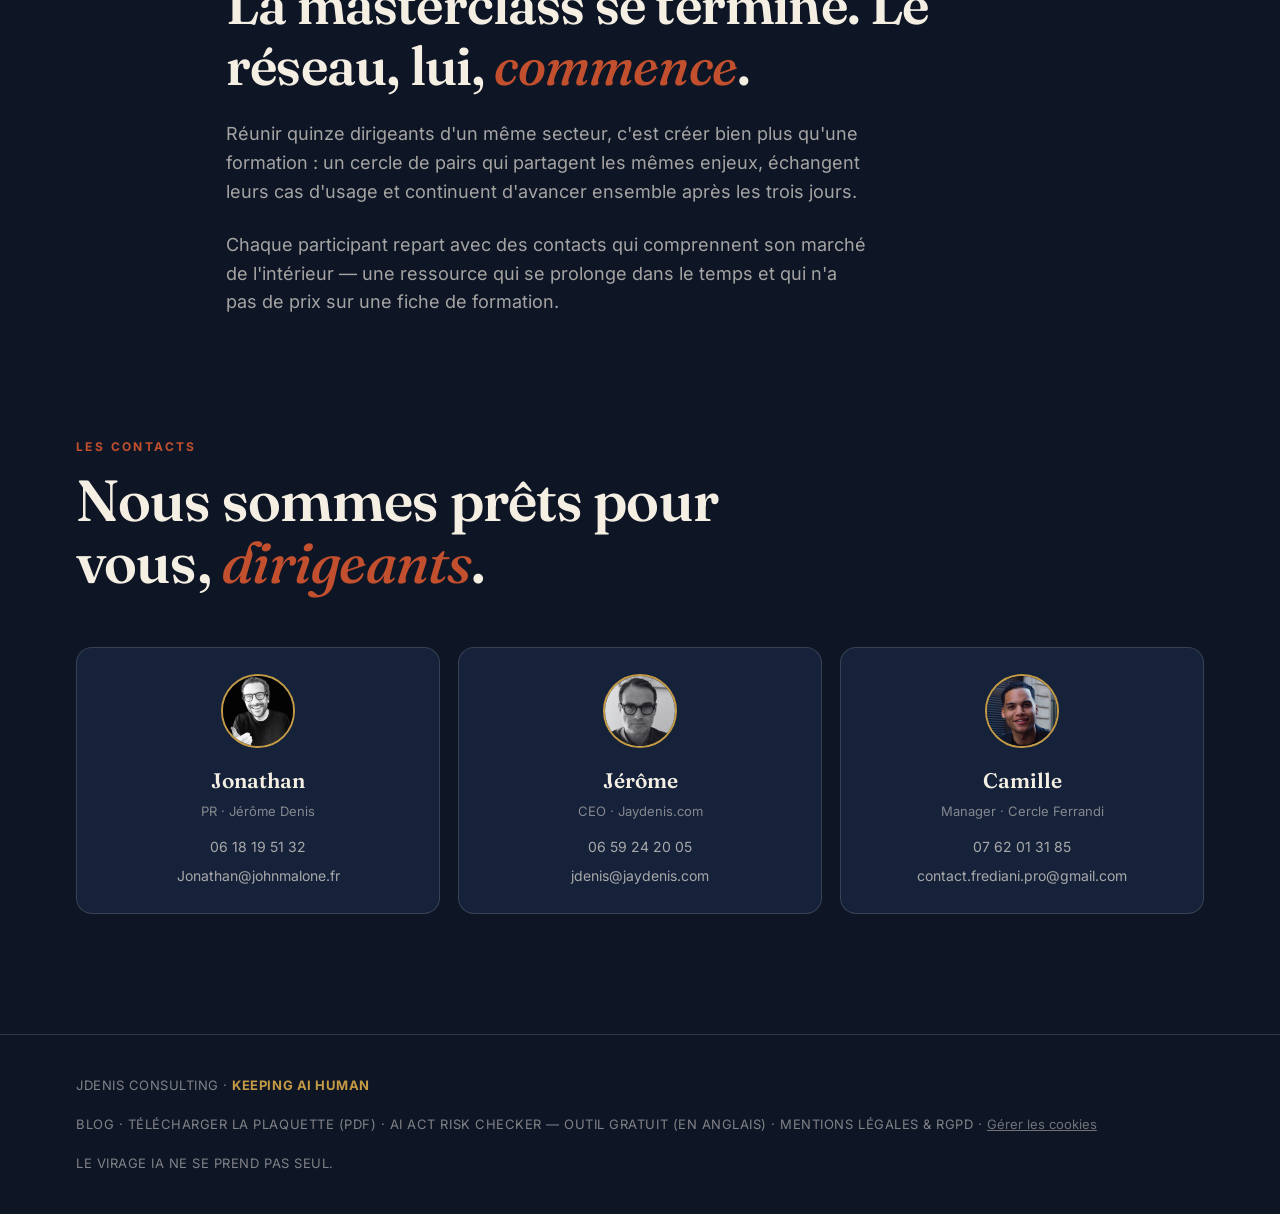
==== commit 8171efc7: "Mesure d'audience soumise au consentement, sur tout le site Le site n'avait aucune mesure : on ne sa" ====
--- a/index.html
+++ b/index.html
@@ -281,6 +281,10 @@
   .reveal.d1{transition-delay:.08s}.reveal.d2{transition-delay:.16s}.reveal.d3{transition-delay:.24s}
   @media(prefers-reduced-motion:reduce){.reveal{opacity:1!important;transform:none!important}.eco .track{animation:none}.caret{animation:none}.hero h1 .l>span{transform:none!important}}
 </style>
+<!-- Mesure d'audience (Google Analytics) : chargée uniquement après consentement explicite. Voir /consent.js -->
+<script src="/consent.js" defer></script>
+<!-- Mesure des clics d'intention (contact, téléphone, e-mail, offres). Envoi conditionné au consentement. Voir /cta.js -->
+<script src="/cta.js" defer></script>
 </head>
 <body class="preload">
 
